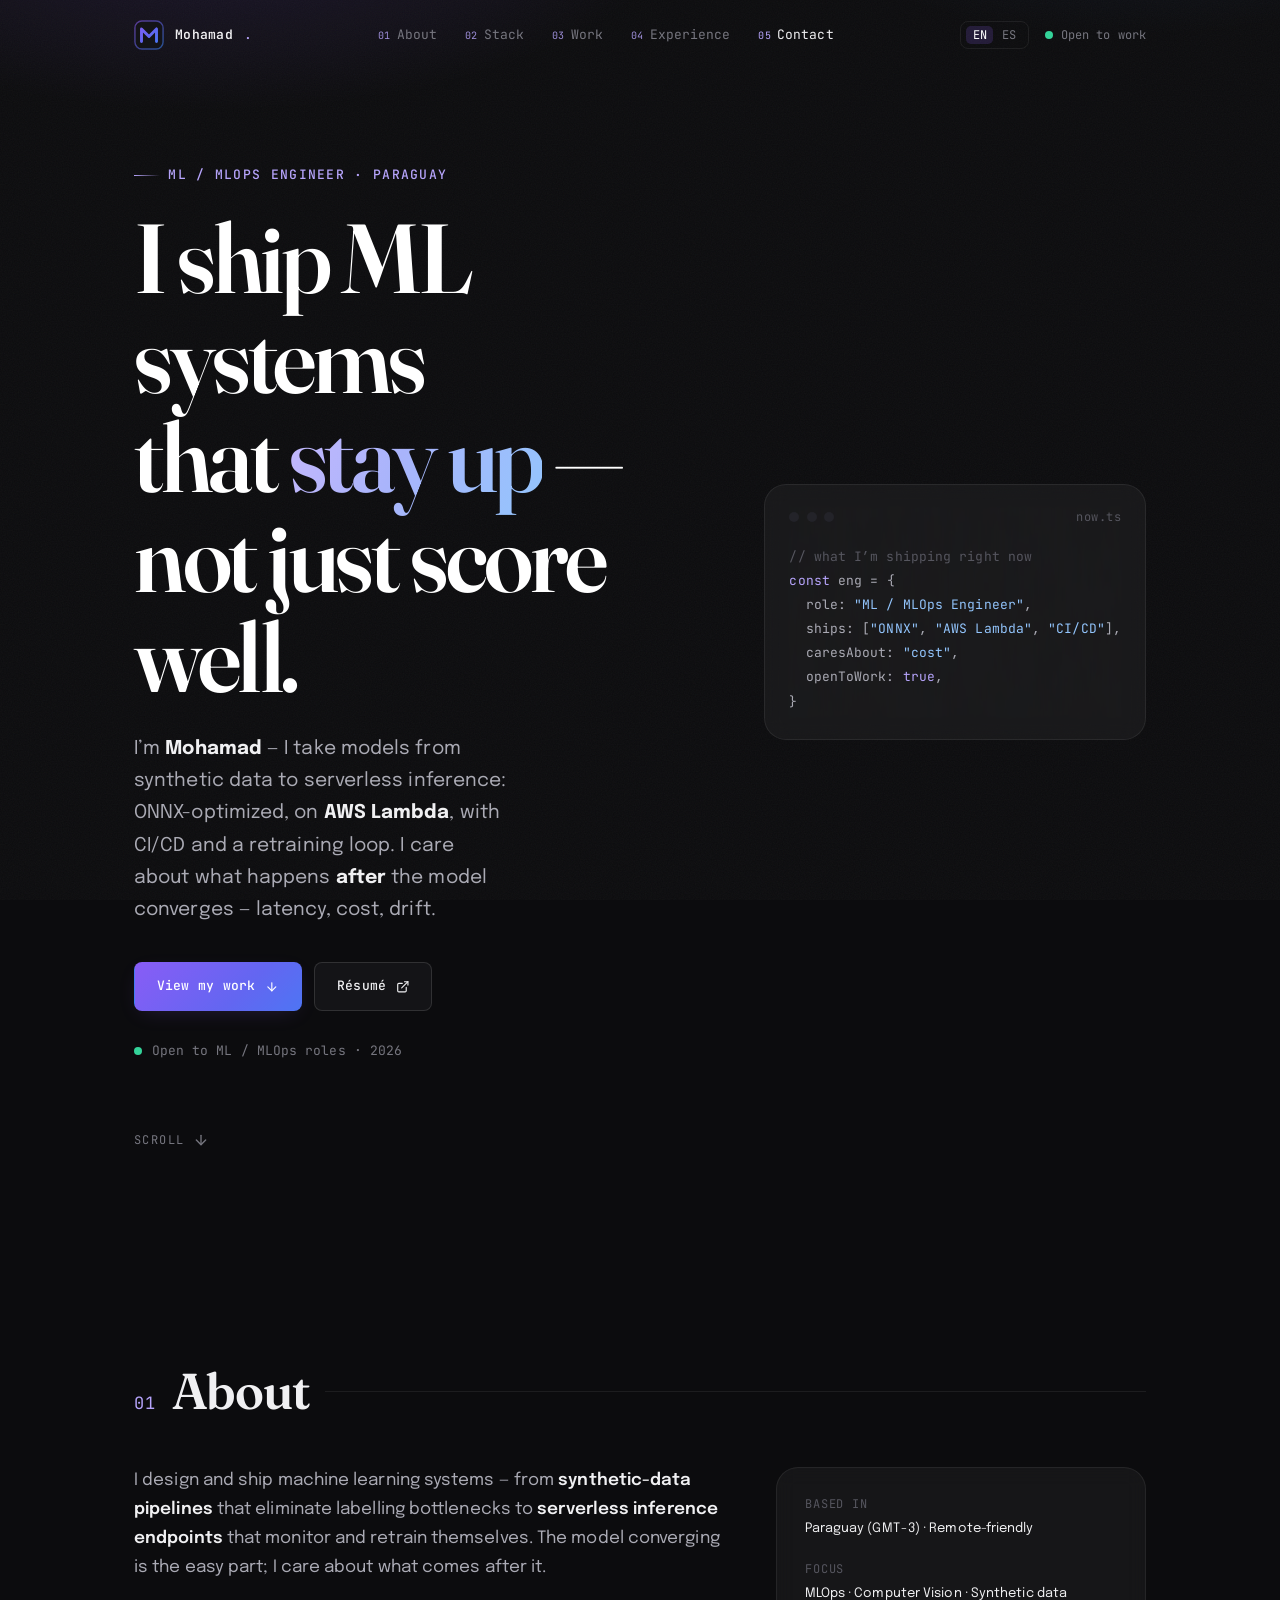
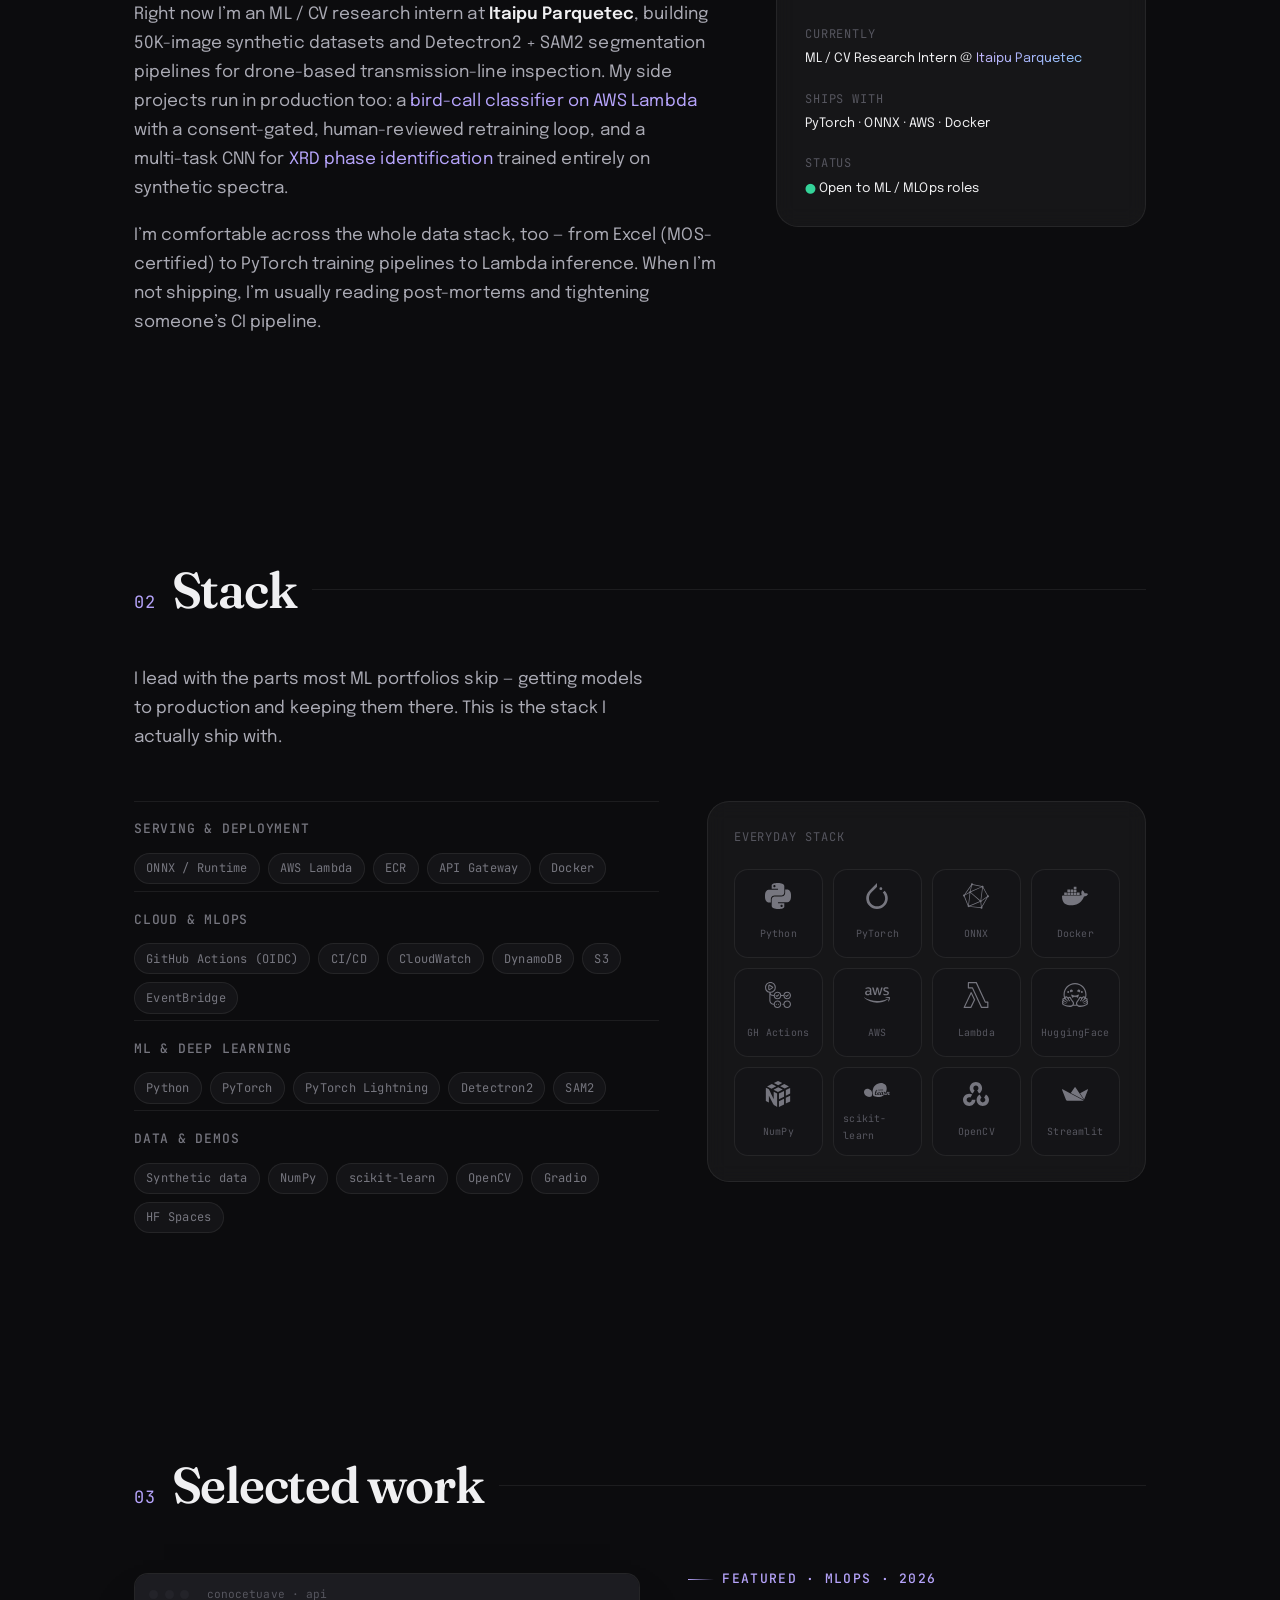
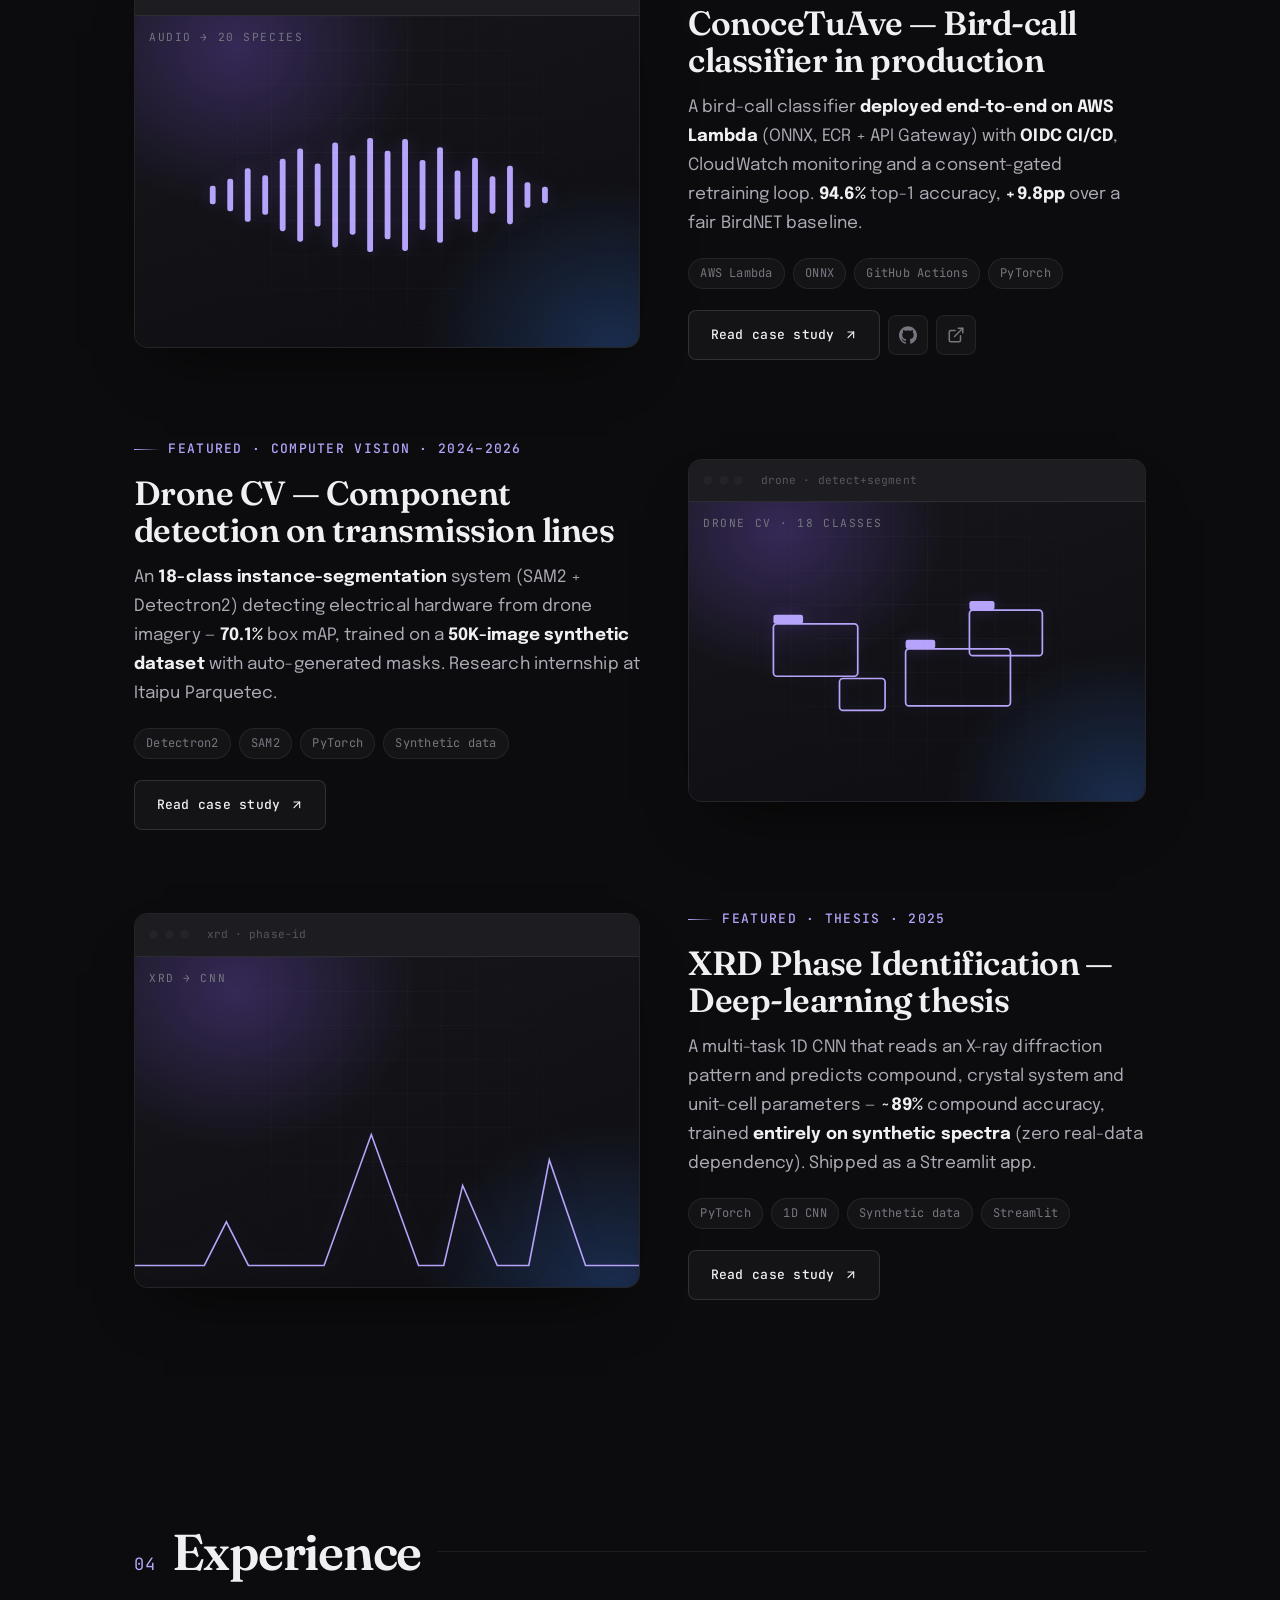
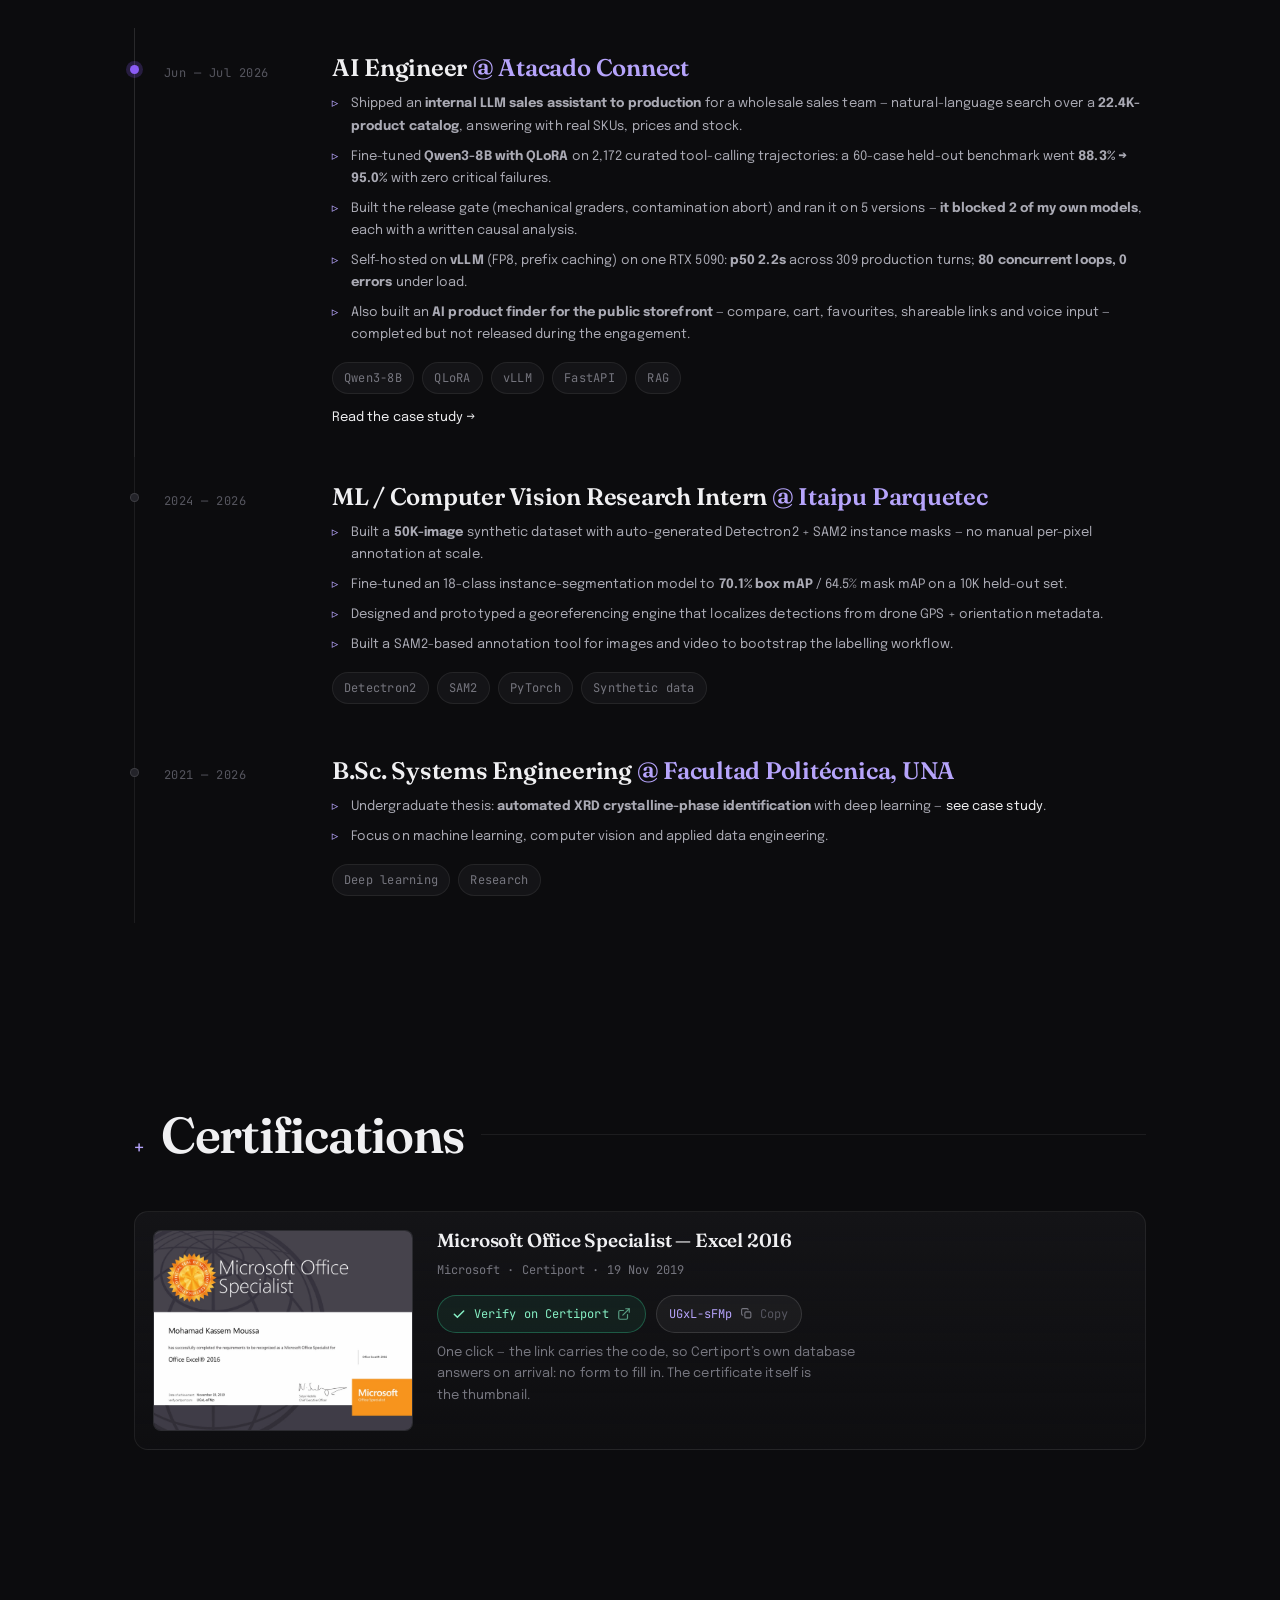
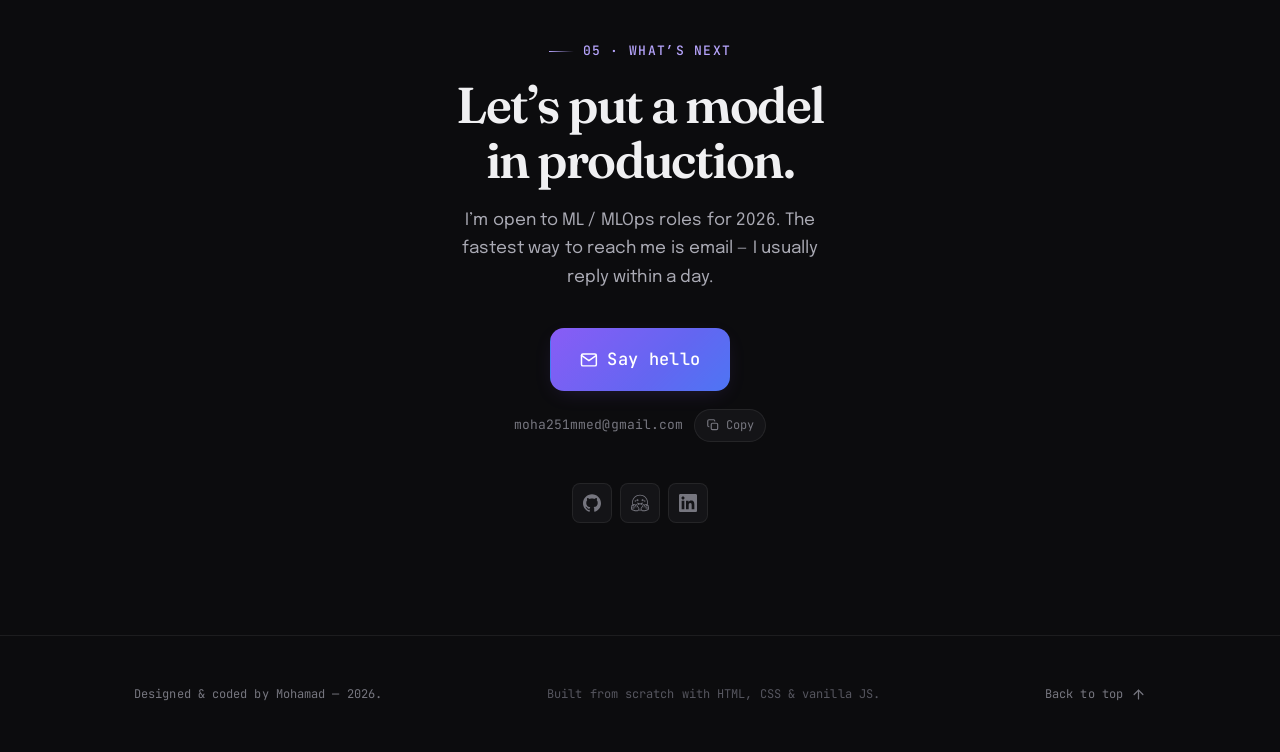
==== index.html @ 181db61b "Portfolio site + bilingual LaTeX CV, with Pages deploy - main.tex rewritten in Spanish and retargete" ====
<!DOCTYPE html>
<html lang="en" class="no-js">
<head>
  <meta charset="utf-8" />
  <meta name="viewport" content="width=device-width, initial-scale=1" />

  <title data-i18n="ix.title">Mohamad Kassem Moussa — ML / MLOps Engineer</title>
  <meta name="description" content="ML / MLOps engineer. I take models from synthetic data to serverless inference — ONNX, AWS Lambda, CI/CD and retraining loops in production." />
  <meta name="author" content="Mohamad Kassem Moussa" />
  <meta name="color-scheme" content="dark" />
  <meta name="theme-color" content="#0c0c0e" />

  <link rel="canonical" href="https://placaflaca00.github.io/CV/" />
  <link rel="icon" href="favicon.svg" type="image/svg+xml" />
  <link rel="apple-touch-icon" href="favicon.svg" />
  <link rel="manifest" href="site.webmanifest" />

  <!-- EDIT the URL; export assets/og-image.svg to a 1200x630 .png for universal previews. -->
  <meta property="og:type" content="website" />
  <meta property="og:title" content="Mohamad Kassem Moussa — ML / MLOps Engineer" />
  <meta property="og:description" content="I take models from synthetic data to serverless inference — ONNX, AWS Lambda, CI/CD and retraining loops in production." />
  <meta property="og:image" content="assets/og-image.svg" />
  <meta property="og:url" content="https://placaflaca00.github.io/CV/" />
  <meta name="twitter:card" content="summary_large_image" />
  <meta name="twitter:title" content="Mohamad Kassem Moussa — ML / MLOps Engineer" />
  <meta name="twitter:description" content="Models from synthetic data to serverless inference — in production." />
  <meta name="twitter:image" content="assets/og-image.svg" />

  <script>document.documentElement.className = document.documentElement.className.replace("no-js", "js");</script>

  <link rel="preconnect" href="https://fonts.googleapis.com" />
  <link rel="preconnect" href="https://fonts.gstatic.com" crossorigin />
  <link rel="stylesheet" href="https://fonts.googleapis.com/css2?family=Fraunces:opsz,wght@9..144,400;9..144,500;9..144,600;9..144,700&family=Epilogue:wght@400;500;600;700&family=JetBrains+Mono:wght@400;500&display=swap" />

  <link rel="stylesheet" href="assets/css/styles.css" />
</head>

<body>
  <a class="skip-link" href="#main" data-i18n="skip">Skip to content</a>

  <!-- Brand-logo sprite (auto-generated from /assets/icons). -->
  <svg xmlns="http://www.w3.org/2000/svg" class="svg-sprite" aria-hidden="true" focusable="false">
  <symbol id="ti-amazonwebservices" viewBox="0 0 24 24"><path d="M6.763 10.036c0 .296.032.535.088.71.064.176.144.368.256.576.04.063.056.127.056.183 0 .08-.048.16-.152.24l-.503.335a.383.383 0 0 1-.208.072c-.08 0-.16-.04-.239-.112a2.47 2.47 0 0 1-.287-.375 6.18 6.18 0 0 1-.248-.471c-.622.734-1.405 1.101-2.347 1.101-.67 0-1.205-.191-1.596-.574-.391-.384-.59-.894-.59-1.533 0-.678.239-1.23.726-1.644.487-.415 1.133-.623 1.955-.623.272 0 .551.024.846.064.296.04.6.104.918.176v-.583c0-.607-.127-1.03-.375-1.277-.255-.248-.686-.367-1.3-.367-.28 0-.568.031-.863.103-.295.072-.583.16-.862.272a2.287 2.287 0 0 1-.28.104.488.488 0 0 1-.127.023c-.112 0-.168-.08-.168-.247v-.391c0-.128.016-.224.056-.28a.597.597 0 0 1 .224-.167c.279-.144.614-.264 1.005-.36a4.84 4.84 0 0 1 1.246-.151c.95 0 1.644.216 2.091.647.439.43.662 1.085.662 1.963v2.586zm-3.24 1.214c.263 0 .534-.048.822-.144.287-.096.543-.271.758-.51.128-.152.224-.32.272-.512.047-.191.08-.423.08-.694v-.335a6.66 6.66 0 0 0-.735-.136 6.02 6.02 0 0 0-.75-.048c-.535 0-.926.104-1.19.32-.263.215-.39.518-.39.917 0 .375.095.655.295.846.191.2.47.296.838.296zm6.41.862c-.144 0-.24-.024-.304-.08-.064-.048-.12-.16-.168-.311L7.586 5.55a1.398 1.398 0 0 1-.072-.32c0-.128.064-.2.191-.2h.783c.151 0 .255.025.31.08.065.048.113.16.16.312l1.342 5.284 1.245-5.284c.04-.16.088-.264.151-.312a.549.549 0 0 1 .32-.08h.638c.152 0 .256.025.32.08.063.048.12.16.151.312l1.261 5.348 1.381-5.348c.048-.16.104-.264.16-.312a.52.52 0 0 1 .311-.08h.743c.127 0 .2.065.2.2 0 .04-.009.08-.017.128a1.137 1.137 0 0 1-.056.2l-1.923 6.17c-.048.16-.104.263-.168.311a.51.51 0 0 1-.303.08h-.687c-.151 0-.255-.024-.32-.08-.063-.056-.119-.16-.15-.32l-1.238-5.148-1.23 5.14c-.04.16-.087.264-.15.32-.065.056-.177.08-.32.08zm10.256.215c-.415 0-.83-.048-1.229-.143-.399-.096-.71-.2-.918-.32-.128-.071-.215-.151-.247-.223a.563.563 0 0 1-.048-.224v-.407c0-.167.064-.247.183-.247.048 0 .096.008.144.024.048.016.12.048.2.08.271.12.566.215.878.279.319.064.63.096.95.096.502 0 .894-.088 1.165-.264a.86.86 0 0 0 .415-.758.777.777 0 0 0-.215-.559c-.144-.151-.416-.287-.807-.415l-1.157-.36c-.583-.183-1.014-.454-1.277-.813a1.902 1.902 0 0 1-.4-1.158c0-.335.073-.63.216-.886.144-.255.335-.479.575-.654.24-.184.51-.32.83-.415.32-.096.655-.136 1.006-.136.175 0 .359.008.535.032.183.024.35.056.518.088.16.04.312.08.455.127.144.048.256.096.336.144a.69.69 0 0 1 .24.2.43.43 0 0 1 .071.263v.375c0 .168-.064.256-.184.256a.83.83 0 0 1-.303-.096 3.652 3.652 0 0 0-1.532-.311c-.455 0-.815.071-1.062.223-.248.152-.375.383-.375.71 0 .224.08.416.24.567.159.152.454.304.877.44l1.134.358c.574.184.99.44 1.237.767.247.327.367.702.367 1.117 0 .343-.072.655-.207.926-.144.272-.336.511-.583.703-.248.2-.543.343-.886.447-.36.111-.734.167-1.142.167zM21.698 16.207c-2.626 1.94-6.442 2.969-9.722 2.969-4.598 0-8.74-1.7-11.87-4.526-.247-.223-.024-.527.272-.351 3.384 1.963 7.559 3.153 11.877 3.153 2.914 0 6.114-.607 9.06-1.852.439-.2.814.287.383.607zM22.792 14.961c-.336-.43-2.22-.207-3.074-.103-.255.032-.295-.192-.063-.36 1.5-1.053 3.967-.75 4.254-.399.287.36-.08 2.826-1.485 4.007-.215.184-.423.088-.327-.151.32-.79 1.03-2.57.695-2.994z"/></symbol>
  <symbol id="ti-apacheairflow" viewBox="0 0 24 24"><path d="M17.195 16.822l4.002-4.102C23.55 10.308 23.934 5.154 24 .43a.396.396 0 0 0-.246-.373.392.392 0 0 0-.437.09l-6.495 6.658-4.102-4.003C10.309.45 5.154.066.43 0H.423a.397.397 0 0 0-.277.683l6.658 6.494-4.003 4.103C.45 13.692.065 18.846 0 23.57a.398.398 0 0 0 .683.282l6.494-6.657 3.934 3.837.17.165c2.41 2.353 7.565 2.737 12.288 2.803h.006a.397.397 0 0 0 .277-.683l-6.657-6.495zm-.409-9.476c.04.115.05.24.031.344-.17.96-1.593 2.538-4.304 3.87a.597.597 0 0 0-.08-.079c1.432-3.155 1.828-5.61 1.175-7.322l3.058 2.984.12.203zm-.131 9.44a.73.73 0 0 1-.347.031c-.96-.171-2.537-1.594-3.87-4.307a.656.656 0 0 0 .08-.078l-.001.001c3.155 1.432 5.61 1.83 7.324 1.174l-2.969 3.043M23.568.392a.05.05 0 0 1 .052-.011c.018.006.03.024.029.043-.065 4.655-.437 9.726-2.703 12.05-1.53 1.565-4.326 1.419-8.283-.377.006-.037.021-.07.02-.108 0-.044-.017-.082-.026-.123 2.83-1.39 4.315-3.037 4.506-4.115.057-.322-.009-.542-.102-.688l6.507-6.67V.392zM.393.43A.045.045 0 0 1 .382.38C.39.36.403.343.425.35c4.655.065 9.727.438 12.05 2.703l.002.002c1.56 1.527 1.415 4.323-.379 8.28-.033-.005-.062-.02-.097-.02h-.008c-.045.001-.084.019-.126.027-1.39-2.83-3.037-4.314-4.115-4.506-.323-.057-.542.01-.688.103L.393.43zm11.94 11.563a.331.331 0 0 1-.327.335H12a.332.332 0 0 1-.004-.661c.172.016.333.144.335.326h.002zm-5.12 4.661a.722.722 0 0 1-.03-.345c.17-.96 1.595-2.54 4.309-3.873.013.016.019.035.033.05.013.012.03.017.044.028-1.434 3.158-1.83 5.613-1.177 7.326l-3.041-2.967m-.006-9.659a.735.735 0 0 1 .345-.031c.961.17 2.54 1.594 3.871 4.306a.597.597 0 0 0-.079.08c-2.167-.983-4.007-1.484-5.498-1.484-.68 0-1.289.103-1.825.308L7.128 7.35M.43 23.607c-.018.018-.038.015-.052.01-.019-.007-.028-.021-.028-.043.065-4.654.437-9.725 2.703-12.049 1.527-1.565 4.325-1.419 8.286.378-.006.035-.02.067-.02.104 0 .043.018.083.026.124-2.831 1.391-4.317 3.04-4.51 4.117-.057.322.01.542.103.688L.43 23.607zm23.144.042c-4.655-.065-9.726-.437-12.05-2.703l-.005-.006c-1.56-1.526-1.412-4.322.383-8.279.033.005.064.02.098.02h.009c.043 0 .08-.018.122-.027 1.39 2.832 3.036 4.317 4.115 4.51.083.014.16.021.23.021a.776.776 0 0 0 .45-.133l6.68 6.516c.02.02.016.04.01.052a.042.042 0 0 1-.042.029z"/></symbol>
  <symbol id="ti-awslambda" viewBox="0 0 24 24"><path d="M4.9855 0c-.2941.0031-.5335.2466-.534.5482L4.446 5.456c0 .1451.06.2835.159.3891a.5322.5322 0 0 0 .3806.1562h3.4282l8.197 17.6805a.5365.5365 0 0 0 .4885.3181h5.811c.2969 0 .5426-.2448.5426-.5482V18.544c0-.3035-.2392-.5482-.5425-.5482h-2.0138L12.7394.3153C12.647.124 12.4564 0 12.2452 0h-7.254Zm.5397 1.0907h6.3678l8.16 17.6804a.5365.5365 0 0 0 .4885.3181h1.8178v3.8173H17.437L9.2402 5.226a.536.536 0 0 0-.4885-.318H5.5223Zm2.0137 8.2366c-.2098.0011-.3937.1193-.4857.3096L.6002 23.2133a.5506.5506 0 0 0 .0313.5282.5334.5334 0 0 0 .4544.25h6.169a.5468.5468 0 0 0 .497-.3096l3.38-7.166a.5405.5405 0 0 0-.0029-.4686L8.036 9.637a.5468.5468 0 0 0-.4942-.3096Zm.0057 1.8036 2.488 5.1522-3.1214 6.6206H1.9465Z"/></symbol>
  <symbol id="ti-codepen" viewBox="0 0 24 24"><path d="M18.144 13.067v-2.134L16.55 12zm1.276 1.194a.628.628 0 01-.006.083l-.005.028-.011.053-.01.031c-.005.016-.01.031-.017.047l-.014.03a.78.78 0 01-.021.043l-.019.03a.57.57 0 01-.08.1l-.026.025a.602.602 0 01-.036.03l-.029.022-.01.008-6.782 4.522a.637.637 0 01-.708 0L4.864 14.79l-.01-.008a.599.599 0 01-.065-.052l-.026-.025-.032-.034-.021-.028a.588.588 0 01-.067-.11l-.014-.031a.644.644 0 01-.017-.047l-.01-.03c-.004-.018-.008-.036-.01-.054l-.006-.028a.628.628 0 01-.006-.083V9.739c0-.028.002-.055.006-.083l.005-.027.011-.054.01-.03a.574.574 0 01.12-.217l.031-.034.026-.025a.62.62 0 01.065-.052l.01-.008 6.782-4.521a.638.638 0 01.708 0l6.782 4.521.01.008.03.022.035.03c.01.008.017.016.026.025a.545.545 0 01.08.1l.019.03a.633.633 0 01.021.043l.014.03c.007.016.012.032.017.047l.01.031c.004.018.008.036.01.054l.006.027a.619.619 0 01.006.083zM12 0C5.373 0 0 5.372 0 12 0 18.627 5.373 24 12 24c6.628 0 12-5.372 12-12 0-6.627-5.372-12-12-12m0 10.492L9.745 12 12 13.51 14.255 12zm.638 4.124v2.975l4.996-3.33-2.232-1.493zm-6.272-.356l4.996 3.33v-2.974l-2.764-1.849zm11.268-4.52l-4.996-3.33v2.974l2.764 1.85zm-6.272-.356V6.41L6.366 9.74l2.232 1.493zm-5.506 1.549v2.134L7.45 12Z"/></symbol>
  <symbol id="ti-css3" viewBox="0 0 24 24"><path d="M1.5 0h21l-1.91 21.563L11.977 24l-8.565-2.438L1.5 0zm17.09 4.413L5.41 4.41l.213 2.622 10.125.002-.255 2.716h-6.64l.24 2.573h6.182l-.366 3.523-2.91.804-2.956-.81-.188-2.11h-2.61l.29 3.855L12 19.288l5.373-1.53L18.59 4.414z"/></symbol>
  <symbol id="ti-docker" viewBox="0 0 24 24"><path d="M13.983 11.078h2.119a.186.186 0 00.186-.185V9.006a.186.186 0 00-.186-.186h-2.119a.185.185 0 00-.185.185v1.888c0 .102.083.185.185.185m-2.954-5.43h2.118a.186.186 0 00.186-.186V3.574a.186.186 0 00-.186-.185h-2.118a.185.185 0 00-.185.185v1.888c0 .102.082.185.185.185m0 2.716h2.118a.187.187 0 00.186-.186V6.29a.186.186 0 00-.186-.185h-2.118a.185.185 0 00-.185.185v1.887c0 .102.082.185.185.186m-2.93 0h2.12a.186.186 0 00.184-.186V6.29a.185.185 0 00-.185-.185H8.1a.185.185 0 00-.185.185v1.887c0 .102.083.185.185.186m-2.964 0h2.119a.186.186 0 00.185-.186V6.29a.185.185 0 00-.185-.185H5.136a.186.186 0 00-.186.185v1.887c0 .102.084.185.186.186m5.893 2.715h2.118a.186.186 0 00.186-.185V9.006a.186.186 0 00-.186-.186h-2.118a.185.185 0 00-.185.185v1.888c0 .102.082.185.185.185m-2.93 0h2.12a.185.185 0 00.184-.185V9.006a.185.185 0 00-.184-.186h-2.12a.185.185 0 00-.184.185v1.888c0 .102.083.185.185.185m-2.964 0h2.119a.185.185 0 00.185-.185V9.006a.185.185 0 00-.184-.186h-2.12a.186.186 0 00-.186.186v1.887c0 .102.084.185.186.185m-2.92 0h2.12a.185.185 0 00.184-.185V9.006a.185.185 0 00-.184-.186h-2.12a.185.185 0 00-.184.185v1.888c0 .102.082.185.185.185M23.763 9.89c-.065-.051-.672-.51-1.954-.51-.338.001-.676.03-1.01.087-.248-1.7-1.653-2.53-1.716-2.566l-.344-.199-.226.327c-.284.438-.49.922-.612 1.43-.23.97-.09 1.882.403 2.661-.595.332-1.55.413-1.744.42H.751a.751.751 0 00-.75.748 11.376 11.376 0 00.692 4.062c.545 1.428 1.355 2.48 2.41 3.124 1.18.723 3.1 1.137 5.275 1.137.983.003 1.963-.086 2.93-.266a12.248 12.248 0 003.823-1.389c.98-.567 1.86-1.288 2.61-2.136 1.252-1.418 1.998-2.997 2.553-4.4h.221c1.372 0 2.215-.549 2.68-1.009.309-.293.55-.65.707-1.046l.098-.288Z"/></symbol>
  <symbol id="ti-fastapi" viewBox="0 0 24 24"><path d="M12 .0387C5.3729.0384.0003 5.3931 0 11.9988c-.001 6.6066 5.372 11.9628 12 11.9625 6.628.0003 12.001-5.3559 12-11.9625-.0003-6.6057-5.3729-11.9604-12-11.96m-.829 5.4153h7.55l-7.5805 5.3284h5.1828L5.279 18.5436q2.9466-6.5444 5.892-13.0896"/></symbol>
  <symbol id="ti-figma" viewBox="0 0 24 24"><path d="M15.852 8.981h-4.588V0h4.588c2.476 0 4.49 2.014 4.49 4.49s-2.014 4.491-4.49 4.491zM12.735 7.51h3.117c1.665 0 3.019-1.355 3.019-3.019s-1.355-3.019-3.019-3.019h-3.117V7.51zm0 1.471H8.148c-2.476 0-4.49-2.014-4.49-4.49S5.672 0 8.148 0h4.588v8.981zm-4.587-7.51c-1.665 0-3.019 1.355-3.019 3.019s1.354 3.02 3.019 3.02h3.117V1.471H8.148zm4.587 15.019H8.148c-2.476 0-4.49-2.014-4.49-4.49s2.014-4.49 4.49-4.49h4.588v8.98zM8.148 8.981c-1.665 0-3.019 1.355-3.019 3.019s1.355 3.019 3.019 3.019h3.117V8.981H8.148zM8.172 24c-2.489 0-4.515-2.014-4.515-4.49s2.014-4.49 4.49-4.49h4.588v4.441c0 2.503-2.047 4.539-4.563 4.539zm-.024-7.51a3.023 3.023 0 0 0-3.019 3.019c0 1.665 1.365 3.019 3.044 3.019 1.705 0 3.093-1.376 3.093-3.068v-2.97H8.148zm7.704 0h-.098c-2.476 0-4.49-2.014-4.49-4.49s2.014-4.49 4.49-4.49h.098c2.476 0 4.49 2.014 4.49 4.49s-2.014 4.49-4.49 4.49zm-.097-7.509c-1.665 0-3.019 1.355-3.019 3.019s1.355 3.019 3.019 3.019h.098c1.665 0 3.019-1.355 3.019-3.019s-1.355-3.019-3.019-3.019h-.098z"/></symbol>
  <symbol id="ti-framer" viewBox="0 0 24 24"><path d="M4 0h16v8h-8zM4 8h8l8 8H4zM4 16h8v8z"/></symbol>
  <symbol id="ti-git" viewBox="0 0 24 24"><path d="M23.546 10.93L13.067.452c-.604-.603-1.582-.603-2.188 0L8.708 2.627l2.76 2.76c.645-.215 1.379-.07 1.889.441.516.515.658 1.258.438 1.9l2.658 2.66c.645-.223 1.387-.078 1.9.435.721.72.721 1.884 0 2.604-.719.719-1.881.719-2.6 0-.539-.541-.674-1.337-.404-1.996L12.86 8.955v6.525c.176.086.342.203.488.348.713.721.713 1.883 0 2.6-.719.721-1.889.721-2.609 0-.719-.719-.719-1.879 0-2.598.182-.18.387-.316.605-.406V8.835c-.217-.091-.424-.222-.6-.401-.545-.545-.676-1.342-.396-2.009L7.636 3.7.45 10.881c-.6.605-.6 1.584 0 2.189l10.48 10.477c.604.604 1.582.604 2.186 0l10.43-10.43c.605-.603.605-1.582 0-2.187"/></symbol>
  <symbol id="ti-github" viewBox="0 0 24 24"><path d="M12 .297c-6.63 0-12 5.373-12 12 0 5.303 3.438 9.8 8.205 11.385.6.113.82-.258.82-.577 0-.285-.01-1.04-.015-2.04-3.338.724-4.042-1.61-4.042-1.61C4.422 18.07 3.633 17.7 3.633 17.7c-1.087-.744.084-.729.084-.729 1.205.084 1.838 1.236 1.838 1.236 1.07 1.835 2.809 1.305 3.495.998.108-.776.417-1.305.76-1.605-2.665-.3-5.466-1.332-5.466-5.93 0-1.31.465-2.38 1.235-3.22-.135-.303-.54-1.523.105-3.176 0 0 1.005-.322 3.3 1.23.96-.267 1.98-.399 3-.405 1.02.006 2.04.138 3 .405 2.28-1.552 3.285-1.23 3.285-1.23.645 1.653.24 2.873.12 3.176.765.84 1.23 1.91 1.23 3.22 0 4.61-2.805 5.625-5.475 5.92.42.36.81 1.096.81 2.22 0 1.606-.015 2.896-.015 3.286 0 .315.21.69.825.57C20.565 22.092 24 17.592 24 12.297c0-6.627-5.373-12-12-12"/></symbol>
  <symbol id="ti-githubactions" viewBox="0 0 24 24"><path d="M10.984 13.836a.5.5 0 0 1-.353-.146l-.745-.743a.5.5 0 1 1 .706-.708l.392.391 1.181-1.18a.5.5 0 0 1 .708.707l-1.535 1.533a.504.504 0 0 1-.354.146zm9.353-.147l1.534-1.532a.5.5 0 0 0-.707-.707l-1.181 1.18-.392-.391a.5.5 0 1 0-.706.708l.746.743a.497.497 0 0 0 .706-.001zM4.527 7.452l2.557-1.585A1 1 0 0 0 7.09 4.17L4.533 2.56A1 1 0 0 0 3 3.406v3.196a1.001 1.001 0 0 0 1.527.85zm2.03-2.436L4 6.602V3.406l2.557 1.61zM24 12.5c0 1.93-1.57 3.5-3.5 3.5a3.503 3.503 0 0 1-3.46-3h-2.08a3.503 3.503 0 0 1-3.46 3 3.502 3.502 0 0 1-3.46-3h-.558c-.972 0-1.85-.399-2.482-1.042V17c0 1.654 1.346 3 3 3h.04c.244-1.693 1.7-3 3.46-3 1.93 0 3.5 1.57 3.5 3.5S13.43 24 11.5 24a3.502 3.502 0 0 1-3.46-3H8c-2.206 0-4-1.794-4-4V9.899A5.008 5.008 0 0 1 0 5c0-2.757 2.243-5 5-5s5 2.243 5 5a5.005 5.005 0 0 1-4.952 4.998A2.482 2.482 0 0 0 7.482 12h.558c.244-1.693 1.7-3 3.46-3a3.502 3.502 0 0 1 3.46 3h2.08a3.503 3.503 0 0 1 3.46-3c1.93 0 3.5 1.57 3.5 3.5zm-15 8c0 1.378 1.122 2.5 2.5 2.5s2.5-1.122 2.5-2.5-1.122-2.5-2.5-2.5S9 19.122 9 20.5zM5 9c2.206 0 4-1.794 4-4S7.206 1 5 1 1 2.794 1 5s1.794 4 4 4zm9 3.5c0-1.378-1.122-2.5-2.5-2.5S9 11.122 9 12.5s1.122 2.5 2.5 2.5 2.5-1.122 2.5-2.5zm9 0c0-1.378-1.122-2.5-2.5-2.5S18 11.122 18 12.5s1.122 2.5 2.5 2.5 2.5-1.122 2.5-2.5zm-13 8a.5.5 0 1 0 1 0 .5.5 0 0 0-1 0zm2 0a.5.5 0 1 0 1 0 .5.5 0 0 0-1 0zm12 0c0 1.93-1.57 3.5-3.5 3.5a3.503 3.503 0 0 1-3.46-3.002c-.007.001-.013.005-.021.005l-.506.017h-.017a.5.5 0 0 1-.016-.999l.506-.017c.018-.002.035.006.052.007A3.503 3.503 0 0 1 20.5 17c1.93 0 3.5 1.57 3.5 3.5zm-1 0c0-1.378-1.122-2.5-2.5-2.5S18 19.122 18 20.5s1.122 2.5 2.5 2.5 2.5-1.122 2.5-2.5z"/></symbol>
  <symbol id="ti-graphql" viewBox="0 0 24 24"><path d="M12.002 0a2.138 2.138 0 1 0 0 4.277 2.138 2.138 0 1 0 0-4.277zm8.54 4.931a2.138 2.138 0 1 0 0 4.277 2.138 2.138 0 1 0 0-4.277zm0 9.862a2.138 2.138 0 1 0 0 4.277 2.138 2.138 0 1 0 0-4.277zm-8.54 4.931a2.138 2.138 0 1 0 0 4.276 2.138 2.138 0 1 0 0-4.276zm-8.542-4.93a2.138 2.138 0 1 0 0 4.276 2.138 2.138 0 1 0 0-4.277zm0-9.863a2.138 2.138 0 1 0 0 4.277 2.138 2.138 0 1 0 0-4.277zm8.542-3.378L2.953 6.777v10.448l9.049 5.224 9.047-5.224V6.777zm0 1.601 7.66 13.27H4.34zm-1.387.371L3.97 15.037V7.363zm2.774 0 6.646 3.838v7.674zM5.355 17.44h13.293l-6.646 3.836z"/></symbol>
  <symbol id="ti-html5" viewBox="0 0 24 24"><path d="M1.5 0h21l-1.91 21.563L11.977 24l-8.564-2.438L1.5 0zm7.031 9.75l-.232-2.718 10.059.003.23-2.622L5.412 4.41l.698 8.01h9.126l-.326 3.426-2.91.804-2.955-.81-.188-2.11H6.248l.33 4.171L12 19.351l5.379-1.443.744-8.157H8.531z"/></symbol>
  <symbol id="ti-huggingface" viewBox="0 0 24 24"><path d="M1.4446 11.5059c0 1.1021.1673 2.1585.4847 3.1563-.0378-.0028-.0691-.0058-.1058-.0058-.4209 0-.8015.16-1.0704.4512-.3454.3737-.4984.8335-.4316 1.293a1.576 1.576 0 0 0 .2148.5978c-.2319.1864-.4018.4456-.4844.7578-.0646.2448-.131.7543.2149 1.2794a1.4552 1.4552 0 0 0-.0625.1055c-.208.3923-.2207.8372-.0371 1.25.2783.6258.9696 1.1175 2.3126 1.6467.8356.3292 1.5988.5411 1.6056.543 1.1046.2847 2.104.4277 2.969.4277 1.4173 0 2.4754-.3849 3.1525-1.1446 1.538.2651 2.791.1403 3.592.006.6773.7555 1.7332 1.1387 3.1467 1.1387.8649 0 1.8643-.143 2.969-.4278.0068-.0019.77-.2138 1.6056-.543 1.343-.5292 2.0343-1.0208 2.3126-1.6466.1836-.4129.171-.8577-.037-1.25a1.4685 1.4685 0 0 0-.0626-.1056c.346-.525.2795-1.0346.2149-1.2793-.0826-.3122-.2525-.5714-.4844-.7579.11-.1816.1831-.3788.2148-.5977.0669-.4595-.0862-.9193-.4316-1.293-.2688-.2913-.6495-.4513-1.0704-.4513-.0209 0-.0376.0008-.0588.0018.3162-.9966.4846-2.0518.4846-3.1523 0-5.807-4.7362-10.5144-10.5789-10.5144-5.8426 0-10.5788 4.7073-10.5788 10.5144Zm10.5788-9.4831c5.2727 0 9.5476 4.246 9.5476 9.483a9.4201 9.4201 0 0 1-.2696 2.2365c-.0039-.0047-.0079-.011-.0117-.0156-.274-.3255-.6679-.5059-1.1075-.5059-.352 0-.714.1155-1.0763.3438-.2403.1517-.5058.422-.7793.7598-.2534-.3492-.608-.5832-1.0137-.6465a1.5174 1.5174 0 0 0-.2344-.0176c-.9263 0-1.4828.7993-1.6935 1.5177-.1046.2426-.6065 1.3482-1.3614 2.0978-1.1681 1.1601-1.4458 2.3534-.8396 3.6382-.843.1029-1.5836.0927-2.365-.006.5906-1.212.3626-2.4388-.8426-3.6322-.755-.7496-1.2568-1.8552-1.3614-2.0978-.2107-.7184-.7673-1.5177-1.6935-1.5177-.078 0-.1568.0054-.2344.0176-.4057.0633-.7604.2973-1.0137.6465-.2735-.3379-.539-.6081-.7794-.7598-.3622-.2283-.7243-.3438-1.0762-.3438-.4266 0-.8094.171-1.0821.4786a9.4208 9.4208 0 0 1-.2598-2.1936c0-5.237 4.2749-9.483 9.5475-9.483zM8.6443 7.0036c-.4838.0043-.9503.2667-1.1934.7227-.3536.6633-.1006 1.4873.5645 1.84.351.1862.4883-.5261.836-.6485.3107-.1095.841.399 1.0078.086.3536-.6634.1025-1.4874-.5625-1.84a1.3659 1.3659 0 0 0-.6524-.1602Zm6.8403 0c-.2199-.002-.4426.05-.6504.1602-.665.3526-.9181 1.1766-.5645 1.84.1669.313.6971-.1955 1.0079-.086.3476.1224.4867.8347.838.6485.6649-.3527.916-1.1767.5624-1.84-.243-.456-.7096-.7184-1.1934-.7227Zm-9.7565 1.418a.8768.8768 0 0 0-.877.877c0 .4846.3925.877.877.877a.8768.8768 0 0 0 .877-.877.8768.8768 0 0 0-.877-.877zm12.6434 0c-.4845 0-.879.3925-.879.877 0 .4846.3945.877.879.877a.8768.8768 0 0 0 .877-.877.8768.8768 0 0 0-.877-.877zM8.7927 11.459c-.179-.003-.2793.1107-.2793.416 0 .8097.3874 2.125 1.4279 2.924.207-.7123 1.3453-1.2832 1.5079-1.2012.2315.1167.2191.4417.6074.7266.3884-.285.374-.6098.6056-.7266.1627-.082 1.3009.4889 1.5079 1.2012 1.0404-.799 1.4278-2.1144 1.4278-2.924 0-1.2212-1.583.6402-3.5413.6485-1.4686-.0061-2.7266-1.0558-3.2639-1.0645zM4.312 14.4768c.5792.365 1.6964 2.2751 2.1056 3.0177.1371.2488.371.3536.582.3536.4188 0 .7465-.4138.0391-.9395-1.0636-.791-.6914-2.0846-.1836-2.1642a.4302.4302 0 0 1 .0664-.004c.4616 0 .666.7892.666.7892s.5959 1.4898 1.6213 2.508c.942.9356 1.062 1.703.4961 2.6661-.0164-.004-.0159.0236-.1484.2149-.1853.2673-.4322.4688-.7188.6152-.5062.2269-1.1397.2696-1.7833.2696-1.037 0-2.1017-.1824-2.6975-.336-.0293-.0075-3.6505-.9567-3.1916-1.8224.0771-.1454.2033-.2031.3633-.2031.6463 0 1.823.9551 2.3283.9551.113 0 .196-.0865.2285-.2031.2249-.8045-3.2787-1.0522-2.9846-2.1642.0519-.1967.193-.2757.3907-.2754.854 0 2.7704 1.4923 3.172 1.4923.0307 0 .0525-.0085.0645-.0274.2012-.3227.1096-.5865-1.3087-1.4395-1.4182-.8533-2.4315-1.329-1.8653-1.9416.0651-.0707.1574-.1015.2695-.1015.8611.0002 2.8948 1.84 2.8948 1.84s.5487.5683.8809.5683c.0762 0 .1416-.0315.1855-.1054.2355-.3946-2.1858-2.2183-2.3224-2.971-.0926-.51.0641-.7676.3555-.7676-.0006.008.1701-.0285.4942.1759zm16.2257.5918c-.1366.7526-2.5579 2.5764-2.3224 2.9709.044.074.1092.1055.1855.1055.3321 0 .881-.5684.881-.5684s2.0336-1.8397 2.8947-1.84c.1121 0 .2044.0308.2695.1016.5662.6125-.447 1.0882-1.8653 1.9415-1.4183.853-1.51 1.1168-1.3087 1.4396.012.0188.0337.0273.0644.0273.4016 0 2.3181-1.4923 3.1721-1.4923.1977-.0002.3388.0787.3907.2754.294 1.112-3.2095 1.3597-2.9846 2.1642.0325.1166.1156.2032.2285.2032.5054 0 1.682-.9552 2.3283-.9552.16 0 .2862.0577.3633.2032.459.8656-3.1623 1.8149-3.1916 1.8224-.5958.1535-1.6605.336-2.6975.336-.6351 0-1.261-.0409-1.7638-.2599-.2949-.1472-.5488-.3516-.7383-.625-.0411-.0682-.1026-.1476-.1426-.205-.5726-.9679-.455-1.7371.4903-2.676 1.0254-1.0182 1.6212-2.508 1.6212-2.508s.2044-.7891.666-.7891a.4318.4318 0 0 1 .0665.0039c.5078.0796.88 1.3732-.1836 2.1642-.7074.5257-.3797.9395.039.9395.211 0 .445-.1047.5821-.3535.4092-.7426 1.5264-2.6527 2.1056-3.0178.5588-.3524.99-.1816.8497.5918z"/></symbol>
  <symbol id="ti-instagram" viewBox="0 0 24 24"><path d="M7.0301.084c-1.2768.0602-2.1487.264-2.911.5634-.7888.3075-1.4575.72-2.1228 1.3877-.6652.6677-1.075 1.3368-1.3802 2.127-.2954.7638-.4956 1.6365-.552 2.914-.0564 1.2775-.0689 1.6882-.0626 4.947.0062 3.2586.0206 3.6671.0825 4.9473.061 1.2765.264 2.1482.5635 2.9107.308.7889.72 1.4573 1.388 2.1228.6679.6655 1.3365 1.0743 2.1285 1.38.7632.295 1.6361.4961 2.9134.552 1.2773.056 1.6884.069 4.9462.0627 3.2578-.0062 3.668-.0207 4.9478-.0814 1.28-.0607 2.147-.2652 2.9098-.5633.7889-.3086 1.4578-.72 2.1228-1.3881.665-.6682 1.0745-1.3378 1.3795-2.1284.2957-.7632.4966-1.636.552-2.9124.056-1.2809.0692-1.6898.063-4.948-.0063-3.2583-.021-3.6668-.0817-4.9465-.0607-1.2797-.264-2.1487-.5633-2.9117-.3084-.7889-.72-1.4568-1.3876-2.1228C21.2982 1.33 20.628.9208 19.8378.6165 19.074.321 18.2017.1197 16.9244.0645 15.6471.0093 15.236-.005 11.977.0014 8.718.0076 8.31.0215 7.0301.0839m.1402 21.6932c-1.17-.0509-1.8053-.2453-2.2287-.408-.5606-.216-.96-.4771-1.3819-.895-.422-.4178-.6811-.8186-.9-1.378-.1644-.4234-.3624-1.058-.4171-2.228-.0595-1.2645-.072-1.6442-.079-4.848-.007-3.2037.0053-3.583.0607-4.848.05-1.169.2456-1.805.408-2.2282.216-.5613.4762-.96.895-1.3816.4188-.4217.8184-.6814 1.3783-.9003.423-.1651 1.0575-.3614 2.227-.4171 1.2655-.06 1.6447-.072 4.848-.079 3.2033-.007 3.5835.005 4.8495.0608 1.169.0508 1.8053.2445 2.228.408.5608.216.96.4754 1.3816.895.4217.4194.6816.8176.9005 1.3787.1653.4217.3617 1.056.4169 2.2263.0602 1.2655.0739 1.645.0796 4.848.0058 3.203-.0055 3.5834-.061 4.848-.051 1.17-.245 1.8055-.408 2.2294-.216.5604-.4763.96-.8954 1.3814-.419.4215-.8181.6811-1.3783.9-.4224.1649-1.0577.3617-2.2262.4174-1.2656.0595-1.6448.072-4.8493.079-3.2045.007-3.5825-.006-4.848-.0608M16.953 5.5864A1.44 1.44 0 1 0 18.39 4.144a1.44 1.44 0 0 0-1.437 1.4424M5.8385 12.012c.0067 3.4032 2.7706 6.1557 6.173 6.1493 3.4026-.0065 6.157-2.7701 6.1506-6.1733-.0065-3.4032-2.771-6.1565-6.174-6.1498-3.403.0067-6.156 2.771-6.1496 6.1738M8 12.0077a4 4 0 1 1 4.008 3.9921A3.9996 3.9996 0 0 1 8 12.0077"/></symbol>
  <symbol id="ti-javascript" viewBox="0 0 24 24"><path d="M0 0h24v24H0V0zm22.034 18.276c-.175-1.095-.888-2.015-3.003-2.873-.736-.345-1.554-.585-1.797-1.14-.091-.33-.105-.51-.046-.705.15-.646.915-.84 1.515-.66.39.12.75.42.976.9 1.034-.676 1.034-.676 1.755-1.125-.27-.42-.404-.601-.586-.78-.63-.705-1.469-1.065-2.834-1.034l-.705.089c-.676.165-1.32.525-1.71 1.005-1.14 1.291-.811 3.541.569 4.471 1.365 1.02 3.361 1.244 3.616 2.205.24 1.17-.87 1.545-1.966 1.41-.811-.18-1.26-.586-1.755-1.336l-1.83 1.051c.21.48.45.689.81 1.109 1.74 1.756 6.09 1.666 6.871-1.004.029-.09.24-.705.074-1.65l.046.067zm-8.983-7.245h-2.248c0 1.938-.009 3.864-.009 5.805 0 1.232.063 2.363-.138 2.711-.33.689-1.18.601-1.566.48-.396-.196-.597-.466-.83-.855-.063-.105-.11-.196-.127-.196l-1.825 1.125c.305.63.75 1.172 1.324 1.517.855.51 2.004.675 3.207.405.783-.226 1.458-.691 1.811-1.411.51-.93.402-2.07.397-3.346.012-2.054 0-4.109 0-6.179l.004-.056z"/></symbol>
  <symbol id="ti-jest" viewBox="0 0 24 24"><path d="M22.251 11.82a3.117 3.117 0 0 0-2.328-3.01L22.911 0H8.104L11.1 8.838a3.116 3.116 0 0 0-2.244 2.988c0 1.043.52 1.967 1.313 2.536a8.279 8.279 0 0 1-1.084 1.244 8.14 8.14 0 0 1-2.55 1.647c-.834-.563-1.195-1.556-.869-2.446a3.11 3.11 0 0 0-.91-6.08 3.117 3.117 0 0 0-3.113 3.113c0 .848.347 1.626.903 2.182-.048.097-.097.195-.146.299-.465.959-.993 2.043-1.195 3.259-.403 2.432.257 4.384 1.849 5.489A5.093 5.093 0 0 0 5.999 24c1.827 0 3.682-.917 5.475-1.807 1.279-.632 2.599-1.292 3.898-1.612.48-.118.98-.187 1.508-.264 1.07-.153 2.175-.312 3.168-.89a4.482 4.482 0 0 0 2.182-3.091c.174-.994 0-1.994-.444-2.87.298-.48.465-1.042.465-1.647zm-1.355 0c0 .965-.785 1.75-1.75 1.75a1.753 1.753 0 0 1-1.085-3.126l.007-.007c.056-.042.118-.084.18-.125 0 0 .008 0 .008-.007.028-.014.055-.035.083-.05.007 0 .014-.006.021-.006.028-.014.063-.028.097-.042.035-.014.07-.027.098-.041.007 0 .013-.007.02-.007.028-.007.056-.021.084-.028.007 0 .02-.007.028-.007.034-.007.062-.014.097-.02h.007l.104-.022c.007 0 .02 0 .028-.007.028 0 .055-.007.083-.007h.035c.035 0 .07-.007.111-.007h.09c.028 0 .05 0 .077.007h.014c.055.007.111.014.167.028a1.766 1.766 0 0 1 1.396 1.723zM10.043 1.39h10.93l-2.509 7.4c-.104.02-.208.055-.312.09l-2.64-5.385-2.648 5.35c-.104-.034-.216-.055-.327-.076l-2.494-7.38zm4.968 9.825a3.083 3.083 0 0 0-.938-1.668l1.438-2.904 1.452 2.967c-.43.43-.743.98-.868 1.605H15.01zm-3.481-1.098c.034-.007.062-.014.097-.02h.02c.029-.008.056-.008.084-.015h.028c.028 0 .049-.007.076-.007h.271c.028 0 .049.007.07.007.014 0 .02 0 .035.007.027.007.048.007.076.014.007 0 .014 0 .028.007l.097.02h.007c.028.008.056.015.083.029.007 0 .014.007.028.007.021.007.049.014.07.027.007 0 .014.007.02.007.028.014.056.021.084.035h.007a.374.374 0 0 1 .09.049h.007c.028.014.056.034.084.048.007 0 .007.007.013.007.028.014.05.035.077.049l.007.007c.083.062.16.132.236.201l.007.007a1.747 1.747 0 0 1 .48 1.209 1.752 1.752 0 0 1-3.502 0 1.742 1.742 0 0 1 1.32-1.695zm-6.838-.049c.966 0 1.751.786 1.751 1.751s-.785 1.751-1.75 1.751-1.752-.785-1.752-1.75.786-1.752 1.751-1.752zm16.163 6.025a3.07 3.07 0 0 1-1.508 2.133c-.758.438-1.689.577-2.669.716a17.29 17.29 0 0 0-1.64.291c-1.445.355-2.834 1.05-4.182 1.717-1.724.854-3.35 1.66-4.857 1.66a3.645 3.645 0 0 1-2.154-.688c-1.529-1.056-1.453-3.036-1.272-4.12.167-1.015.632-1.966 1.077-2.877.028-.055.049-.104.077-.16.152.056.312.098.479.126-.264 1.473.486 2.994 1.946 3.745l.264.139.284-.104c1.216-.431 2.342-1.133 3.336-2.071a9.334 9.334 0 0 0 1.445-1.716c.16.027.32.034.48.034a3.117 3.117 0 0 0 3.008-2.327h1.167a3.109 3.109 0 0 0 3.01 2.327c.576 0 1.11-.16 1.57-.43.18.52.236 1.063.139 1.605z"/></symbol>
  <symbol id="ti-jupyter" viewBox="0 0 24 24"><path d="M7.157 22.201A1.784 1.799 0 0 1 5.374 24a1.784 1.799 0 0 1-1.784-1.799 1.784 1.799 0 0 1 1.784-1.799 1.784 1.799 0 0 1 1.783 1.799zM20.582 1.427a1.415 1.427 0 0 1-1.415 1.428 1.415 1.427 0 0 1-1.416-1.428A1.415 1.427 0 0 1 19.167 0a1.415 1.427 0 0 1 1.415 1.427zM4.992 3.336A1.047 1.056 0 0 1 3.946 4.39a1.047 1.056 0 0 1-1.047-1.055A1.047 1.056 0 0 1 3.946 2.28a1.047 1.056 0 0 1 1.046 1.056zm7.336 1.517c3.769 0 7.06 1.38 8.768 3.424a9.363 9.363 0 0 0-3.393-4.547 9.238 9.238 0 0 0-5.377-1.728A9.238 9.238 0 0 0 6.95 3.73a9.363 9.363 0 0 0-3.394 4.547c1.713-2.04 5.004-3.424 8.772-3.424zm.001 13.295c-3.768 0-7.06-1.381-8.768-3.425a9.363 9.363 0 0 0 3.394 4.547A9.238 9.238 0 0 0 12.33 21a9.238 9.238 0 0 0 5.377-1.729 9.363 9.363 0 0 0 3.393-4.547c-1.712 2.044-5.003 3.425-8.772 3.425Z"/></symbol>
  <symbol id="ti-linkedin" viewBox="0 0 24 24"><path d="M20.447 20.452h-3.554v-5.569c0-1.328-.027-3.037-1.852-3.037-1.853 0-2.136 1.445-2.136 2.939v5.667H9.351V9h3.414v1.561h.046c.477-.9 1.637-1.85 3.37-1.85 3.601 0 4.267 2.37 4.267 5.455v6.286zM5.337 7.433c-1.144 0-2.063-.926-2.063-2.065 0-1.138.92-2.063 2.063-2.063 1.14 0 2.064.925 2.064 2.063 0 1.139-.925 2.065-2.064 2.065zm1.782 13.019H3.555V9h3.564v11.452zM22.225 0H1.771C.792 0 0 .774 0 1.729v20.542C0 23.227.792 24 1.771 24h20.451C23.2 24 24 23.227 24 22.271V1.729C24 .774 23.2 0 22.222 0h.003z"/></symbol>
  <symbol id="ti-mlflow" viewBox="0 0 24 24"><path d="M11.883.002a12.044 12.044 0 0 0-9.326 19.463l3.668-2.694A7.573 7.573 0 0 1 12.043 4.45v2.867l6.908-5.14A12.012 12.012 0 0 0 11.883.002zm9.562 4.533L17.777 7.23a7.573 7.573 0 0 1-5.818 12.322v-2.867l-6.908 5.14a12.046 12.046 0 0 0 16.394-17.29z"/></symbol>
  <symbol id="ti-nextdotjs" viewBox="0 0 24 24"><path d="M18.665 21.978C16.758 23.255 14.465 24 12 24 5.377 24 0 18.623 0 12S5.377 0 12 0s12 5.377 12 12c0 3.583-1.574 6.801-4.067 9.001L9.219 7.2H7.2v9.596h1.615V9.251l9.85 12.727Zm-3.332-8.533 1.6 2.061V7.2h-1.6v6.245Z"/></symbol>
  <symbol id="ti-nodedotjs" viewBox="0 0 24 24"><path d="M11.998,24c-0.321,0-0.641-0.084-0.922-0.247l-2.936-1.737c-0.438-0.245-0.224-0.332-0.08-0.383 c0.585-0.203,0.703-0.25,1.328-0.604c0.065-0.037,0.151-0.023,0.218,0.017l2.256,1.339c0.082,0.045,0.197,0.045,0.272,0l8.795-5.076 c0.082-0.047,0.134-0.141,0.134-0.238V6.921c0-0.099-0.053-0.192-0.137-0.242l-8.791-5.072c-0.081-0.047-0.189-0.047-0.271,0 L3.075,6.68C2.99,6.729,2.936,6.825,2.936,6.921v10.15c0,0.097,0.054,0.189,0.139,0.235l2.409,1.392 c1.307,0.654,2.108-0.116,2.108-0.89V7.787c0-0.142,0.114-0.253,0.256-0.253h1.115c0.139,0,0.255,0.112,0.255,0.253v10.021 c0,1.745-0.95,2.745-2.604,2.745c-0.508,0-0.909,0-2.026-0.551L2.28,18.675c-0.57-0.329-0.922-0.945-0.922-1.604V6.921 c0-0.659,0.353-1.275,0.922-1.603l8.795-5.082c0.557-0.315,1.296-0.315,1.848,0l8.794,5.082c0.57,0.329,0.924,0.944,0.924,1.603 v10.15c0,0.659-0.354,1.273-0.924,1.604l-8.794,5.078C12.643,23.916,12.324,24,11.998,24z M19.099,13.993 c0-1.9-1.284-2.406-3.987-2.763c-2.731-0.361-3.009-0.548-3.009-1.187c0-0.528,0.235-1.233,2.258-1.233 c1.807,0,2.473,0.389,2.747,1.607c0.024,0.115,0.129,0.199,0.247,0.199h1.141c0.071,0,0.138-0.031,0.186-0.081 c0.048-0.054,0.074-0.123,0.067-0.196c-0.177-2.098-1.571-3.076-4.388-3.076c-2.508,0-4.004,1.058-4.004,2.833 c0,1.925,1.488,2.457,3.895,2.695c2.88,0.282,3.103,0.703,3.103,1.269c0,0.983-0.789,1.402-2.642,1.402 c-2.327,0-2.839-0.584-3.011-1.742c-0.02-0.124-0.126-0.215-0.253-0.215h-1.137c-0.141,0-0.254,0.112-0.254,0.253 c0,1.482,0.806,3.248,4.655,3.248C17.501,17.007,19.099,15.91,19.099,13.993z"/></symbol>
  <symbol id="ti-numpy" viewBox="0 0 24 24"><path d="M10.315 4.876L6.3048 2.8517l-4.401 2.1965 4.1186 2.0683zm1.8381.9277l4.2045 2.1223-4.3622 2.1906-4.125-2.0718zm5.6153-2.9213l4.3193 2.1658-3.863 1.9402-4.2131-2.1252zm-1.859-.9329L12.021 0 8.1742 1.9193l4.0068 2.0208zm-3.0401 16.7443V24l4.7107-2.3507-.0053-5.3085zm4.7037-4.2057l-.0052-5.2528-4.6985 2.3356v5.2546zm5.6553-.9845v5.327l-4.0178 2.0052-.0029-5.3028zm0-1.8626V6.4214l-4.0253 2.001.0034 5.2633zM11.2062 11.571L8.0333 9.9756v6.895s-3.8804-8.2564-4.2399-8.998c-.0463-.0957-.2371-.2007-.2858-.2262C2.8118 7.2812.773 6.2485.773 6.2485V18.43l2.8204 1.5076v-6.3674s3.8392 7.3775 3.878 7.458c.0389.0807.4245.8582.8362 1.1314.5485.363 2.8992 1.7766 2.8992 1.7766z"/></symbol>
  <symbol id="ti-nvidia" viewBox="0 0 24 24"><path d="M8.948 8.798v-1.43a6.7 6.7 0 0 1 .424-.018c3.922-.124 6.493 3.374 6.493 3.374s-2.774 3.851-5.75 3.851c-.398 0-.787-.062-1.158-.185v-4.346c1.528.185 1.837.857 2.747 2.385l2.04-1.714s-1.492-1.952-4-1.952a6.016 6.016 0 0 0-.796.035m0-4.735v2.138l.424-.027c5.45-.185 9.01 4.47 9.01 4.47s-4.08 4.964-8.33 4.964c-.37 0-.733-.035-1.095-.097v1.325c.3.035.61.062.91.062 3.957 0 6.82-2.023 9.593-4.408.459.371 2.34 1.263 2.73 1.652-2.633 2.208-8.772 3.984-12.253 3.984-.335 0-.653-.018-.971-.053v1.864H24V4.063zm0 10.326v1.131c-3.657-.654-4.673-4.46-4.673-4.46s1.758-1.944 4.673-2.262v1.237H8.94c-1.528-.186-2.73 1.245-2.73 1.245s.68 2.412 2.739 3.11M2.456 10.9s2.164-3.197 6.5-3.533V6.201C4.153 6.59 0 10.653 0 10.653s2.35 6.802 8.948 7.42v-1.237c-4.84-.6-6.492-5.936-6.492-5.936z"/></symbol>
  <symbol id="ti-onnx" viewBox="0 0 24 24"><path d="M23.0325 11.2963c-.0503 0-.1006 0-.1508.0126l-4.021-7.4387c.0754-.1383.1131-.289.1131-.4524 0-.5403-.4398-.9675-.9675-.9675-.2765 0-.5278.113-.7037.3015L9.286 1.156C9.2357.6785 8.821.3016 8.3184.3016c-.5277 0-.9675.4398-.9675.9675 0 .1634.0377.3141.113.4524l-6.245 8.9591c-.0753-.0251-.1633-.0377-.2513-.0377-.5403 0-.9675.4398-.9675.9676 0 .5403.4398.9675.9675.9675h.0377l3.3676 8.3309c-.0503.1257-.088.2639-.088.402 0 .5404.4398.9676.9676.9676.2764 0 .5277-.113.7036-.3015l10.1152.9926c.1005.4273.49.7288.9424.7288.5403 0 .9676-.4398.9676-.9675 0-.2388-.088-.465-.2262-.6283l5.1141-8.8712c.0503.0126.1005.0126.1634.0126.5403 0 .9675-.4398.9675-.9676 0-.5403-.4272-.98-.9675-.98zM17.2272 4.021c.1131.1508.2765.264.4524.3267l-1.533 11.5728c-.1005.0252-.1885.0503-.2764.1005L7.4513 8.708c.0251-.0754.0377-.1634.0377-.2514 0-.0628-.0126-.1256-.0126-.1884zm4.8754 8.5068l-5.177 3.556a1.105 1.105 0 0 0-.1256-.0753L18.3455 4.335h.0126l3.9456 7.288c-.1508.1759-.2388.3895-.2388.6408 0 .1005.0126.1885.0377.2638zM6.3832 7.5016c-.4649.0754-.8293.4775-.8293.955v.0628l-3.4555 2.0481 5.378-7.7026zm.3519 1.91c.1256-.0252.2513-.088.3518-.1634l8.356 7.2628c-.0377.113-.0628.2262-.0628.3518v.0503l-9.311 3.845c-.1382-.201-.3518-.3518-.6031-.402zm8.8963 8.1172c.1257.1382.3016.2513.5026.289l.465 4.046c-.201.1006-.3519.264-.4524.4524l-9.8136-.955zm1.1435.2136c.3267-.1633.5403-.49.5403-.867 0-.088-.0126-.1634-.0377-.2513l4.7372-3.2545-4.8 8.331zm.2513-14.3497l-9.889 4.31-.1131-.0755 1.2565-5.3906h.0377c.3393 0 .6409-.1759.8168-.4397l7.891 1.5706zM1.935 11.6105c0-.0629-.0126-.1257-.0126-.1885l3.9079-2.2995c.0754.0754.1633.1508.2638.201L4.8252 20.243l-3.2043-7.9036c.1885-.176.3142-.4398.3142-.7288Z"/></symbol>
  <symbol id="ti-opencv" viewBox="0 0 24 24"><path d="M11.8992.8525C8.735.8525 6.17 3.4175 6.17 6.5817c0 2.102 1.1321 3.9398 2.8198 4.9366l1.6412-2.7849c.0411-.0699.0176-.1593-.0495-.2048-.6233-.4227-1.0328-1.137-1.0328-1.947 0-1.298 1.0524-2.3504 2.3505-2.3504 1.2981 0 2.3505 1.0524 2.3505 2.3505 0 .8098-.4095 1.5242-1.0328 1.947-.0671.0454-.0907.1348-.0495.2047l1.6414 2.785c1.6878-.9969 2.8199-2.8346 2.8199-4.9367 0-3.1642-2.5653-5.7292-5.7295-5.7292zm-6.17 10.8366C2.565 11.6891 0 14.2541 0 17.4183c0 3.1642 2.565 5.7292 5.7292 5.7292 3.1798 0 5.8074-2.6995 5.7275-5.8762H8.2313c-.0847 0-.1513.0717-.1519.1564-.0082 1.266-1.0644 2.3411-2.3502 2.3411-1.2981 0-2.3505-1.0524-2.3505-2.3505 0-1.2982 1.0524-2.3505 2.3505-2.3505.34 0 .663.0724.9547.2022.0713.0318.1566.0077.1962-.0595l1.6464-2.7935c-.8273-.4636-1.7815-.7279-2.7973-.7279zm15.4424.7614l-1.6366 2.7878c-.041.07-.0172.1594.05.2048.624.4217 1.0348 1.1354 1.0363 1.9452.0022 1.298-1.0483 2.352-2.3465 2.3542-1.298.0023-2.3523-1.0482-2.3545-2.3462-.0015-.8098.4068-1.5248 1.0294-1.9486.067-.0457.0905-.1353.0492-.2051l-1.6464-2.7818c-1.6859.9998-2.8146 2.8394-2.811 4.9415.0056 3.1641 2.575 5.7248 5.7393 5.7192 3.1641-.0054 5.7246-2.575 5.7192-5.7392-.0037-2.1022-1.139-3.938-2.8284-4.9318z"/></symbol>
  <symbol id="ti-pandas" viewBox="0 0 24 24"><path d="M16.922 0h2.623v18.104h-2.623zm-4.126 12.94h2.623v2.57h-2.623zm0-7.037h2.623v5.446h-2.623zm0 11.197h2.623v5.446h-2.623zM4.456 5.896h2.622V24H4.455zm4.213 2.559h2.623v2.57H8.67zm0 4.151h2.623v5.447H8.67zm0-11.187h2.623v5.446H8.67Z"/></symbol>
  <symbol id="ti-postgresql" viewBox="0 0 24 24"><path d="M23.5594 14.7228a.5269.5269 0 0 0-.0563-.1191c-.139-.2632-.4768-.3418-1.0074-.2321-1.6533.3411-2.2935.1312-2.5256-.0191 1.342-2.0482 2.445-4.522 3.0411-6.8297.2714-1.0507.7982-3.5237.1222-4.7316a1.5641 1.5641 0 0 0-.1509-.235C21.6931.9086 19.8007.0248 17.5099.0005c-1.4947-.0158-2.7705.3461-3.1161.4794a9.449 9.449 0 0 0-.5159-.0816 8.044 8.044 0 0 0-1.3114-.1278c-1.1822-.0184-2.2038.2642-3.0498.8406-.8573-.3211-4.7888-1.645-7.2219.0788C.9359 2.1526.3086 3.8733.4302 6.3043c.0409.818.5069 3.334 1.2423 5.7436.4598 1.5065.9387 2.7019 1.4334 3.582.553.9942 1.1259 1.5933 1.7143 1.7895.4474.1491 1.1327.1441 1.8581-.7279.8012-.9635 1.5903-1.8258 1.9446-2.2069.4351.2355.9064.3625 1.39.3772a.0569.0569 0 0 0 .0004.0041 11.0312 11.0312 0 0 0-.2472.3054c-.3389.4302-.4094.5197-1.5002.7443-.3102.064-1.1344.2339-1.1464.8115-.0025.1224.0329.2309.0919.3268.2269.4231.9216.6097 1.015.6331 1.3345.3335 2.5044.092 3.3714-.6787-.017 2.231.0775 4.4174.3454 5.0874.2212.5529.7618 1.9045 2.4692 1.9043.2505 0 .5263-.0291.8296-.0941 1.7819-.3821 2.5557-1.1696 2.855-2.9059.1503-.8707.4016-2.8753.5388-4.1012.0169-.0703.0357-.1207.057-.1362.0007-.0005.0697-.0471.4272.0307a.3673.3673 0 0 0 .0443.0068l.2539.0223.0149.001c.8468.0384 1.9114-.1426 2.5312-.4308.6438-.2988 1.8057-1.0323 1.5951-1.6698zM2.371 11.8765c-.7435-2.4358-1.1779-4.8851-1.2123-5.5719-.1086-2.1714.4171-3.6829 1.5623-4.4927 1.8367-1.2986 4.8398-.5408 6.108-.13-.0032.0032-.0066.0061-.0098.0094-2.0238 2.044-1.9758 5.536-1.9708 5.7495-.0002.0823.0066.1989.0162.3593.0348.5873.0996 1.6804-.0735 2.9184-.1609 1.1504.1937 2.2764.9728 3.0892.0806.0841.1648.1631.2518.2374-.3468.3714-1.1004 1.1926-1.9025 2.1576-.5677.6825-.9597.5517-1.0886.5087-.3919-.1307-.813-.5871-1.2381-1.3223-.4796-.839-.9635-2.0317-1.4155-3.5126zm6.0072 5.0871c-.1711-.0428-.3271-.1132-.4322-.1772.0889-.0394.2374-.0902.4833-.1409 1.2833-.2641 1.4815-.4506 1.9143-1.0002.0992-.126.2116-.2687.3673-.4426a.3549.3549 0 0 0 .0737-.1298c.1708-.1513.2724-.1099.4369-.0417.156.0646.3078.26.3695.4752.0291.1016.0619.2945-.0452.4444-.9043 1.2658-2.2216 1.2494-3.1676 1.0128zm2.094-3.988-.0525.141c-.133.3566-.2567.6881-.3334 1.003-.6674-.0021-1.3168-.2872-1.8105-.8024-.6279-.6551-.9131-1.5664-.7825-2.5004.1828-1.3079.1153-2.4468.079-3.0586-.005-.0857-.0095-.1607-.0122-.2199.2957-.2621 1.6659-.9962 2.6429-.7724.4459.1022.7176.4057.8305.928.5846 2.7038.0774 3.8307-.3302 4.7363-.084.1866-.1633.3629-.2311.5454zm7.3637 4.5725c-.0169.1768-.0358.376-.0618.5959l-.146.4383a.3547.3547 0 0 0-.0182.1077c-.0059.4747-.054.6489-.115.8693-.0634.2292-.1353.4891-.1794 1.0575-.11 1.4143-.8782 2.2267-2.4172 2.5565-1.5155.3251-1.7843-.4968-2.0212-1.2217a6.5824 6.5824 0 0 0-.0769-.2266c-.2154-.5858-.1911-1.4119-.1574-2.5551.0165-.5612-.0249-1.9013-.3302-2.6462.0044-.2932.0106-.5909.019-.8918a.3529.3529 0 0 0-.0153-.1126 1.4927 1.4927 0 0 0-.0439-.208c-.1226-.4283-.4213-.7866-.7797-.9351-.1424-.059-.4038-.1672-.7178-.0869.067-.276.1831-.5875.309-.9249l.0529-.142c.0595-.16.134-.3257.213-.5012.4265-.9476 1.0106-2.2453.3766-5.1772-.2374-1.0981-1.0304-1.6343-2.2324-1.5098-.7207.0746-1.3799.3654-1.7088.5321a5.6716 5.6716 0 0 0-.1958.1041c.0918-1.1064.4386-3.1741 1.7357-4.4823a4.0306 4.0306 0 0 1 .3033-.276.3532.3532 0 0 0 .1447-.0644c.7524-.5706 1.6945-.8506 2.802-.8325.4091.0067.8017.0339 1.1742.081 1.939.3544 3.2439 1.4468 4.0359 2.3827.8143.9623 1.2552 1.9315 1.4312 2.4543-1.3232-.1346-2.2234.1268-2.6797.779-.9926 1.4189.543 4.1729 1.2811 5.4964.1353.2426.2522.4522.2889.5413.2403.5825.5515.9713.7787 1.2552.0696.087.1372.1714.1885.245-.4008.1155-1.1208.3825-1.0552 1.717-.0123.1563-.0423.4469-.0834.8148-.0461.2077-.0702.4603-.0994.7662zm.8905-1.6211c-.0405-.8316.2691-.9185.5967-1.0105a2.8566 2.8566 0 0 0 .135-.0406 1.202 1.202 0 0 0 .1342.103c.5703.3765 1.5823.4213 3.0068.1344-.2016.1769-.5189.3994-.9533.6011-.4098.1903-1.0957.333-1.7473.3636-.7197.0336-1.0859-.0807-1.1721-.151zm.5695-9.2712c-.0059.3508-.0542.6692-.1054 1.0017-.055.3576-.112.7274-.1264 1.1762-.0142.4368.0404.8909.0932 1.3301.1066.887.216 1.8003-.2075 2.7014a3.5272 3.5272 0 0 1-.1876-.3856c-.0527-.1276-.1669-.3326-.3251-.6162-.6156-1.1041-2.0574-3.6896-1.3193-4.7446.3795-.5427 1.3408-.5661 2.1781-.463zm.2284 7.0137a12.3762 12.3762 0 0 0-.0853-.1074l-.0355-.0444c.7262-1.1995.5842-2.3862.4578-3.4385-.0519-.4318-.1009-.8396-.0885-1.2226.0129-.4061.0666-.7543.1185-1.0911.0639-.415.1288-.8443.1109-1.3505.0134-.0531.0188-.1158.0118-.1902-.0457-.4855-.5999-1.938-1.7294-3.253-.6076-.7073-1.4896-1.4972-2.6889-2.0395.5251-.1066 1.2328-.2035 2.0244-.1859 2.0515.0456 3.6746.8135 4.8242 2.2824a.908.908 0 0 1 .0667.1002c.7231 1.3556-.2762 6.2751-2.9867 10.5405zm-8.8166-6.1162c-.025.1794-.3089.4225-.6211.4225a.5821.5821 0 0 1-.0809-.0056c-.1873-.026-.3765-.144-.5059-.3156-.0458-.0605-.1203-.178-.1055-.2844.0055-.0401.0261-.0985.0925-.1488.1182-.0894.3518-.1226.6096-.0867.3163.0441.6426.1938.6113.4186zm7.9305-.4114c.0111.0792-.049.201-.1531.3102-.0683.0717-.212.1961-.4079.2232a.5456.5456 0 0 1-.075.0052c-.2935 0-.5414-.2344-.5607-.3717-.024-.1765.2641-.3106.5611-.352.297-.0414.6111.0088.6356.1851z"/></symbol>
  <symbol id="ti-python" viewBox="0 0 24 24"><path d="M14.25.18l.9.2.73.26.59.3.45.32.34.34.25.34.16.33.1.3.04.26.02.2-.01.13V8.5l-.05.63-.13.55-.21.46-.26.38-.3.31-.33.25-.35.19-.35.14-.33.1-.3.07-.26.04-.21.02H8.77l-.69.05-.59.14-.5.22-.41.27-.33.32-.27.35-.2.36-.15.37-.1.35-.07.32-.04.27-.02.21v3.06H3.17l-.21-.03-.28-.07-.32-.12-.35-.18-.36-.26-.36-.36-.35-.46-.32-.59-.28-.73-.21-.88-.14-1.05-.05-1.23.06-1.22.16-1.04.24-.87.32-.71.36-.57.4-.44.42-.33.42-.24.4-.16.36-.1.32-.05.24-.01h.16l.06.01h8.16v-.83H6.18l-.01-2.75-.02-.37.05-.34.11-.31.17-.28.25-.26.31-.23.38-.2.44-.18.51-.15.58-.12.64-.1.71-.06.77-.04.84-.02 1.27.05zm-6.3 1.98l-.23.33-.08.41.08.41.23.34.33.22.41.09.41-.09.33-.22.23-.34.08-.41-.08-.41-.23-.33-.33-.22-.41-.09-.41.09zm13.09 3.95l.28.06.32.12.35.18.36.27.36.35.35.47.32.59.28.73.21.88.14 1.04.05 1.23-.06 1.23-.16 1.04-.24.86-.32.71-.36.57-.4.45-.42.33-.42.24-.4.16-.36.09-.32.05-.24.02-.16-.01h-8.22v.82h5.84l.01 2.76.02.36-.05.34-.11.31-.17.29-.25.25-.31.24-.38.2-.44.17-.51.15-.58.13-.64.09-.71.07-.77.04-.84.01-1.27-.04-1.07-.14-.9-.2-.73-.25-.59-.3-.45-.33-.34-.34-.25-.34-.16-.33-.1-.3-.04-.25-.02-.2.01-.13v-5.34l.05-.64.13-.54.21-.46.26-.38.3-.32.33-.24.35-.2.35-.14.33-.1.3-.06.26-.04.21-.02.13-.01h5.84l.69-.05.59-.14.5-.21.41-.28.33-.32.27-.35.2-.36.15-.36.1-.35.07-.32.04-.28.02-.21V6.07h2.09l.14.01zm-6.47 14.25l-.23.33-.08.41.08.41.23.33.33.23.41.08.41-.08.33-.23.23-.33.08-.41-.08-.41-.23-.33-.33-.23-.41-.08-.41.08z"/></symbol>
  <symbol id="ti-pytorch" viewBox="0 0 24 24"><path d="M12.005 0L4.952 7.053a9.865 9.865 0 000 14.022 9.866 9.866 0 0014.022 0c3.984-3.9 3.986-10.205.085-14.023l-1.744 1.743c2.904 2.905 2.904 7.634 0 10.538s-7.634 2.904-10.538 0-2.904-7.634 0-10.538l4.647-4.646.582-.665zm3.568 3.899a1.327 1.327 0 00-1.327 1.327 1.327 1.327 0 001.327 1.328A1.327 1.327 0 0016.9 5.226 1.327 1.327 0 0015.573 3.9z"/></symbol>
  <symbol id="ti-ray" viewBox="0 0 24 24"><path d="M16.153 12.826c-.63-.183-1.03.15-1.378.846-.58 1.13-1.643 1.644-2.888 1.594-1.245-.05-2.257-.63-2.788-1.776-.233-.498-.498-.664-1.046-.68-.93-.017-1.643.016-2.174 1.062-.631 1.261-2.258 1.693-3.619 1.261a3.234 3.234 0 0 1-2.257-3.22 3.198 3.198 0 0 1 2.29-3.02 3.276 3.276 0 0 1 3.702 1.327c.216.315.216.863.597.93.648.1 1.328.033 1.992.033.299 0 .316-.266.399-.465.58-1.295 1.61-1.959 2.987-1.975 1.361-.017 2.39.647 2.955 1.892.215.465.48.598.946.548.166-.017.332.016.498 0 .464-.083 1.062.282 1.344-.448.282-.73-.382-.913-.68-1.245-.847-.946-1.81-1.793-2.673-2.706-.415-.465-.763-.614-1.41-.415-1.876.614-3.619-.431-4.15-2.357-.448-1.676.714-3.535 2.44-3.917a3.293 3.293 0 0 1 3.95 2.457c.017.05.017.083.033.133.117.564.117 1.145-.132 1.626-.283.531-.133.83.249 1.195a152.61 152.61 0 0 1 3.286 3.27c.299.299.498.349.913.2 1.51-.565 2.97-.1 3.884 1.161a3.266 3.266 0 0 1-.067 3.801c-.896 1.195-2.357 1.643-3.834 1.079-.381-.15-.58-.1-.846.182a163.619 163.619 0 0 1-3.403 3.386c-.299.3-.415.532-.232.98a3.198 3.198 0 0 1-1.278 3.917A3.298 3.298 0 0 1 9.646 23c-1.062-1.062-1.228-2.688-.415-4.033a3.196 3.196 0 0 1 3.835-1.294c.498.182.78.083 1.145-.283 1.012-1.045 2.058-2.058 3.087-3.103.266-.266.68-.449.432-1.03-.233-.547-.631-.414-1.03-.431zM11.97 4.942c.913.016 1.643-.714 1.66-1.627v-.05a1.646 1.646 0 0 0-1.76-1.56 1.63 1.63 0 0 0-1.543 1.527 1.638 1.638 0 0 0 1.577 1.71zm.033 5.41a1.658 1.658 0 0 0-1.676 1.61v.084a1.73 1.73 0 0 0 1.643 1.66c.847.016 1.643-.78 1.677-1.627a1.648 1.648 0 0 0-1.577-1.71c-.017-.016-.05-.016-.067-.016zm7.088 1.694c.016.896.747 1.61 1.626 1.643a1.723 1.723 0 0 0 1.66-1.726 1.666 1.666 0 0 0-1.66-1.61 1.623 1.623 0 0 0-1.643 1.577c.017.05.017.083.017.116zM3.24 10.353a1.692 1.692 0 0 0-1.66 1.626c-.017.847.863 1.727 1.693 1.71a1.687 1.687 0 0 0 1.626-1.743 1.615 1.615 0 0 0-1.643-1.593Zm8.68 12c.98.033 1.71-.647 1.727-1.593a1.646 1.646 0 0 0-1.51-1.793 1.646 1.646 0 0 0-1.793 1.51v.233a1.609 1.609 0 0 0 1.543 1.66c0-.017.017-.017.033-.017z"/></symbol>
  <symbol id="ti-react" viewBox="0 0 24 24"><path d="M14.23 12.004a2.236 2.236 0 0 1-2.235 2.236 2.236 2.236 0 0 1-2.236-2.236 2.236 2.236 0 0 1 2.235-2.236 2.236 2.236 0 0 1 2.236 2.236zm2.648-10.69c-1.346 0-3.107.96-4.888 2.622-1.78-1.653-3.542-2.602-4.887-2.602-.41 0-.783.093-1.106.278-1.375.793-1.683 3.264-.973 6.365C1.98 8.917 0 10.42 0 12.004c0 1.59 1.99 3.097 5.043 4.03-.704 3.113-.39 5.588.988 6.38.32.187.69.275 1.102.275 1.345 0 3.107-.96 4.888-2.624 1.78 1.654 3.542 2.603 4.887 2.603.41 0 .783-.09 1.106-.275 1.374-.792 1.683-3.263.973-6.365C22.02 15.096 24 13.59 24 12.004c0-1.59-1.99-3.097-5.043-4.032.704-3.11.39-5.587-.988-6.38-.318-.184-.688-.277-1.092-.278zm-.005 1.09v.006c.225 0 .406.044.558.127.666.382.955 1.835.73 3.704-.054.46-.142.945-.25 1.44-.96-.236-2.006-.417-3.107-.534-.66-.905-1.345-1.727-2.035-2.447 1.592-1.48 3.087-2.292 4.105-2.295zm-9.77.02c1.012 0 2.514.808 4.11 2.28-.686.72-1.37 1.537-2.02 2.442-1.107.117-2.154.298-3.113.538-.112-.49-.195-.964-.254-1.42-.23-1.868.054-3.32.714-3.707.19-.09.4-.127.563-.132zm4.882 3.05c.455.468.91.992 1.36 1.564-.44-.02-.89-.034-1.345-.034-.46 0-.915.01-1.36.034.44-.572.895-1.096 1.345-1.565zM12 8.1c.74 0 1.477.034 2.202.093.406.582.802 1.203 1.183 1.86.372.64.71 1.29 1.018 1.946-.308.655-.646 1.31-1.013 1.95-.38.66-.773 1.288-1.18 1.87-.728.063-1.466.098-2.21.098-.74 0-1.477-.035-2.202-.093-.406-.582-.802-1.204-1.183-1.86-.372-.64-.71-1.29-1.018-1.946.303-.657.646-1.313 1.013-1.954.38-.66.773-1.286 1.18-1.868.728-.064 1.466-.098 2.21-.098zm-3.635.254c-.24.377-.48.763-.704 1.16-.225.39-.435.782-.635 1.174-.265-.656-.49-1.31-.676-1.947.64-.15 1.315-.283 2.015-.386zm7.26 0c.695.103 1.365.23 2.006.387-.18.632-.405 1.282-.66 1.933-.2-.39-.41-.783-.64-1.174-.225-.392-.465-.774-.705-1.146zm3.063.675c.484.15.944.317 1.375.498 1.732.74 2.852 1.708 2.852 2.476-.005.768-1.125 1.74-2.857 2.475-.42.18-.88.342-1.355.493-.28-.958-.646-1.956-1.1-2.98.45-1.017.81-2.01 1.085-2.964zm-13.395.004c.278.96.645 1.957 1.1 2.98-.45 1.017-.812 2.01-1.086 2.964-.484-.15-.944-.318-1.37-.5-1.732-.737-2.852-1.706-2.852-2.474 0-.768 1.12-1.742 2.852-2.476.42-.18.88-.342 1.356-.494zm11.678 4.28c.265.657.49 1.312.676 1.948-.64.157-1.316.29-2.016.39.24-.375.48-.762.705-1.158.225-.39.435-.788.636-1.18zm-9.945.02c.2.392.41.783.64 1.175.23.39.465.772.705 1.143-.695-.102-1.365-.23-2.006-.386.18-.63.406-1.282.66-1.933zM17.92 16.32c.112.493.2.968.254 1.423.23 1.868-.054 3.32-.714 3.708-.147.09-.338.128-.563.128-1.012 0-2.514-.807-4.11-2.28.686-.72 1.37-1.536 2.02-2.44 1.107-.118 2.154-.3 3.113-.54zm-11.83.01c.96.234 2.006.415 3.107.532.66.905 1.345 1.727 2.035 2.446-1.595 1.483-3.092 2.295-4.11 2.295-.22-.005-.406-.05-.553-.132-.666-.38-.955-1.834-.73-3.703.054-.46.142-.944.25-1.438zm4.56.64c.44.02.89.034 1.345.034.46 0 .915-.01 1.36-.034-.44.572-.895 1.095-1.345 1.565-.455-.47-.91-.993-1.36-1.565z"/></symbol>
  <symbol id="ti-redux" viewBox="0 0 24 24"><path d="M16.634 16.504c.87-.075 1.543-.84 1.5-1.754-.047-.914-.796-1.648-1.709-1.648h-.061a1.71 1.71 0 00-1.648 1.769c.03.479.226.869.494 1.153-1.048 2.038-2.621 3.536-5.005 4.795-1.603.838-3.296 1.154-4.944.93-1.378-.195-2.456-.81-3.116-1.799-.988-1.499-1.078-3.116-.255-4.734.6-1.17 1.499-2.023 2.099-2.443a9.96 9.96 0 01-.42-1.543C-.868 14.408-.416 18.752.932 20.805c1.004 1.498 3.057 2.456 5.304 2.456.6 0 1.23-.044 1.843-.194 3.897-.749 6.848-3.086 8.541-6.532zm5.348-3.746c-2.32-2.728-5.738-4.226-9.634-4.226h-.51c-.253-.554-.837-.899-1.498-.899h-.045c-.943 0-1.678.81-1.647 1.753.03.898.794 1.648 1.708 1.648h.074a1.69 1.69 0 001.499-1.049h.555c2.309 0 4.495.674 6.488 1.992 1.527 1.005 2.622 2.323 3.237 3.897.538 1.288.509 2.547-.045 3.597-.855 1.647-2.294 2.517-4.196 2.517-1.199 0-2.367-.375-2.967-.644-.36.298-.96.793-1.394 1.093 1.318.598 2.652.943 3.94.943 2.922 0 5.094-1.647 5.919-3.236.898-1.798.824-4.824-1.47-7.416zM6.49 17.042c.03.899.793 1.648 1.708 1.648h.06a1.688 1.688 0 001.648-1.768c0-.9-.779-1.647-1.693-1.647h-.06c-.06 0-.15 0-.226.029-1.243-2.098-1.768-4.347-1.572-6.772.12-1.828.72-3.417 1.797-4.735.9-1.124 2.593-1.68 3.747-1.708 3.236-.061 4.585 3.971 4.689 5.574l1.498.45C17.741 3.197 14.686.62 11.764.62 9.02.62 6.49 2.613 5.47 5.535 4.077 9.43 4.991 13.177 6.7 16.174c-.15.195-.24.539-.21.868z"/></symbol>
  <symbol id="ti-sass" viewBox="0 0 24 24"><path d="M12 0c6.627 0 12 5.373 12 12s-5.373 12-12 12S0 18.627 0 12 5.373 0 12 0zM9.615 15.998c.175.645.156 1.248-.024 1.792l-.065.18c-.024.061-.052.12-.078.176-.14.29-.326.56-.555.81-.698.759-1.672 1.047-2.09.805-.45-.262-.226-1.335.584-2.19.871-.918 2.12-1.509 2.12-1.509v-.003l.108-.061zm9.911-10.861c-.542-2.133-4.077-2.834-7.422-1.645-1.989.707-4.144 1.818-5.693 3.267C4.568 8.48 4.275 9.98 4.396 10.607c.427 2.211 3.457 3.657 4.703 4.73v.006c-.367.18-3.056 1.529-3.686 2.925-.675 1.47.105 2.521.615 2.655 1.575.436 3.195-.36 4.065-1.649.84-1.261.766-2.881.404-3.676.496-.135 1.08-.195 1.83-.104 2.101.24 2.521 1.56 2.43 2.1-.09.539-.523.854-.674.944-.15.091-.195.12-.181.181.015.09.091.09.21.075.165-.03 1.096-.45 1.141-1.471.045-1.29-1.186-2.729-3.375-2.7-.9.016-1.471.091-1.875.256-.03-.045-.061-.075-.105-.105-1.35-1.455-3.855-2.475-3.75-4.41.03-.705.285-2.564 4.8-4.814 3.705-1.846 6.661-1.335 7.171-.21.733 1.604-1.576 4.59-5.431 5.024-1.47.165-2.235-.404-2.431-.615-.209-.225-.239-.24-.314-.194-.12.06-.045.255 0 .375.12.3.585.825 1.396 1.095.704.225 2.43.359 4.5-.45 2.324-.899 4.139-3.405 3.614-5.505l.073.067z"/></symbol>
  <symbol id="ti-scikitlearn" viewBox="0 0 24 24"><path d="M15.601 5.53c-1.91.035-3.981.91-5.63 2.56-2.93 2.93-2.083 8.53-1.088 9.525.805.804 6.595 1.843 9.526-1.088a9.74 9.74 0 0 0 .584-.643c.043-.292.205-.66.489-1.106a1.848 1.848 0 0 1-.537.176c-.144.265-.37.55-.676.855-.354.335-.607.554-.76.656a.795.795 0 0 1-.437.152c-.35 0-.514-.308-.494-.924-.22.316-.425.549-.612.7a.914.914 0 0 1-.578.224c-.194 0-.36-.09-.496-.273a1.03 1.03 0 0 1-.193-.507 4.016 4.016 0 0 1-.726.583c-.224.132-.47.197-.74.197-.3 0-.543-.096-.727-.288a.978.978 0 0 1-.257-.524v.004c-.3.276-.564.48-.79.611a1.295 1.295 0 0 1-.649.197.693.693 0 0 1-.571-.275c-.145-.183-.218-.43-.218-.739 0-.464.101-1.02.302-1.67.201-.65.445-1.25.733-1.797l.842-.312a.21.21 0 0 1 .06-.013c.063 0 .116.047.157.14.04.095.061.221.061.38 0 .451-.104.888-.312 1.31-.207.422-.532.873-.974 1.352-.018.23-.027.388-.027.474 0 .193.036.345.106.458.071.113.165.169.282.169a.71.71 0 0 0 .382-.13c.132-.084.333-.26.602-.523.028-.418.187-.798.482-1.142.324-.38.685-.569 1.08-.569.206 0 .37.054.494.16a.524.524 0 0 1 .186.417c0 .458-.486.829-1.459 1.114.088.43.32.646.693.646a.807.807 0 0 0 .417-.117c.129-.076.321-.243.575-.497.032-.252.118-.495.259-.728.182-.3.416-.544.701-.73.285-.185.537-.278.756-.278.276 0 .47.127.58.381l.677-.374h.186l-.292.971c-.15.488-.226.823-.226 1.004 0 .19.067.285.202.285.086 0 .181-.045.285-.137.104-.092.25-.232.437-.42v.001c.143-.155.274-.32.392-.494-.19-.084-.285-.21-.285-.375 0-.17.058-.352.174-.545.116-.194.275-.29.479-.29.172 0 .258.088.258.265 0 .139-.05.338-.149.596.367-.04.687-.32.961-.842l.228-.01c1.059-2.438.828-5.075-.83-6.732-1.019-1.02-2.408-1.5-3.895-1.471zm4.725 8.203a8.938 8.938 0 0 1-1.333 2.151 1.09 1.09 0 0 0-.012.147c0 .168.047.309.14.423.092.113.206.17.34.17.296 0 .714-.264 1.254-.787-.001.04-.003.08-.003.121 0 .146.012.368.036.666l.733-.172c0-.2.003-.357.01-.474.01-.157.033-.33.066-.517.02-.11.07-.216.152-.315l.186-.216a5.276 5.276 0 0 1 .378-.397c.062-.055.116-.099.162-.13a.26.26 0 0 1 .123-.046c.055 0 .083.035.083.106 0 .07-.052.236-.156.497-.194.486-.292.848-.292 1.084 0 .175.046.314.136.418a.45.45 0 0 0 .358.155c.365 0 .803-.269 1.313-.808v-.381c-.361.426-.623.64-.784.64-.109 0-.163-.067-.163-.2 0-.1.065-.316.195-.65.19-.486.285-.836.285-1.048a.464.464 0 0 0-.112-.319.36.36 0 0 0-.282-.127c-.165 0-.354.077-.567.233-.213.156-.5.436-.863.84.053-.262.165-.622.335-1.08l-.809.156a6.54 6.54 0 0 0-.399 1.074c-.04.156-.07.316-.092.48a7.447 7.447 0 0 1-.49.45.38.38 0 0 1-.229.08.208.208 0 0 1-.174-.082.352.352 0 0 1-.064-.222c0-.1.019-.214.056-.343.038-.13.12-.373.249-.731l.308-.849zm-17.21-2.927c-.863-.016-1.67.263-2.261.854-1.352 1.352-1.07 3.827.631 5.527 1.7 1.701 4.95 1.21 5.527.632.467-.466 1.07-3.827-.631-5.527-.957-.957-2.158-1.465-3.267-1.486zm12.285.358h.166v.21H15.4zm.427 0h.166v.865l.46-.455h.195l-.364.362.428.684h-.198l-.357-.575-.164.166v.41h-.166zm1.016 0h.166v.21h-.166zm.481.122h.166v.288h.172v.135h-.172v.717c0 .037.006.062.02.075.012.013.037.02.074.02a.23.23 0 0 0 .078-.01v.141a.802.802 0 0 1-.136.014.23.23 0 0 1-.15-.043.15.15 0 0 1-.052-.123v-.79h-.141v-.136h.141zm-3.562.258c.081 0 .15.012.207.038.057.024.1.061.13.11s.045.106.045.173h-.176c-.006-.111-.075-.167-.208-.167a.285.285 0 0 0-.164.041.134.134 0 0 0-.06.117c0 .035.015.065.045.088.03.024.08.044.15.06l.16.039a.47.47 0 0 1 .224.105c.047.046.07.108.07.186a.3.3 0 0 1-.052.175.327.327 0 0 1-.152.116.585.585 0 0 1-.226.041c-.136 0-.24-.03-.309-.088-.069-.059-.105-.149-.109-.269h.176c.004.037.01.065.017.084a.166.166 0 0 0 .034.054c.044.043.112.065.204.065a.31.31 0 0 0 .177-.045.139.139 0 0 0 .067-.119.116.116 0 0 0-.038-.09.287.287 0 0 0-.124-.055l-.156-.038a1.248 1.248 0 0 1-.159-.05.359.359 0 0 1-.098-.061.22.22 0 0 1-.058-.083.32.32 0 0 1-.016-.108c0-.096.036-.174.109-.232a.45.45 0 0 1 .29-.087zm1.035 0a.46.46 0 0 1 .202.043.351.351 0 0 1 .187.212.577.577 0 0 1 .023.126h-.168a.256.256 0 0 0-.078-.168.242.242 0 0 0-.17-.06.248.248 0 0 0-.155.05.306.306 0 0 0-.1.144.662.662 0 0 0-.034.224.58.58 0 0 0 .035.214.299.299 0 0 0 .101.135.261.261 0 0 0 .157.048c.142 0 .227-.084.256-.252h.167a.519.519 0 0 1-.065.22.35.35 0 0 1-.146.138.464.464 0 0 1-.216.048.448.448 0 0 1-.246-.066.441.441 0 0 1-.161-.192.703.703 0 0 1-.057-.293c0-.085.01-.163.032-.233a.522.522 0 0 1 .095-.182.403.403 0 0 1 .15-.117.453.453 0 0 1 .191-.04zm.603.03h.166v1.046H15.4zm1.443 0h.166v1.046h-.166zm-5.05.618c-.08 0-.2.204-.356.611-.155.407-.308.977-.459 1.71.281-.312.509-.662.683-1.05.175-.387.262-.72.262-.999a.455.455 0 0 0-.036-.197c-.025-.05-.056-.075-.093-.075zm4.662 1.797c-.221 0-.431.188-.629.563-.197.376-.296.722-.296 1.038 0 .12.029.216.088.29a.273.273 0 0 0 .223.111c.221 0 .43-.188.625-.565.196-.377.294-.725.294-1.043a.457.457 0 0 0-.083-.29.269.269 0 0 0-.222-.104zm-2.848.007c-.146 0-.285.11-.417.333-.133.222-.2.51-.2.866.566-.159.849-.452.849-.881 0-.212-.077-.318-.232-.318Z"/></symbol>
  <symbol id="ti-storybook" viewBox="0 0 24 24"><path d="M16.71.243l-.12 2.71a.18.18 0 00.29.15l1.06-.8.9.7a.18.18 0 00.28-.14l-.1-2.76 1.33-.1a1.2 1.2 0 011.279 1.2v21.596a1.2 1.2 0 01-1.26 1.2l-16.096-.72a1.2 1.2 0 01-1.15-1.16l-.75-19.797a1.2 1.2 0 011.13-1.27L16.7.222zM13.64 9.3c0 .47 3.16.24 3.59-.08 0-3.2-1.72-4.89-4.859-4.89-3.15 0-4.899 1.72-4.899 4.29 0 4.45 5.999 4.53 5.999 6.959 0 .7-.32 1.1-1.05 1.1-.96 0-1.35-.49-1.3-2.16 0-.36-3.649-.48-3.769 0-.27 4.03 2.23 5.2 5.099 5.2 2.79 0 4.969-1.49 4.969-4.18 0-4.77-6.099-4.64-6.099-6.999 0-.97.72-1.1 1.13-1.1.45 0 1.25.07 1.19 1.87z"/></symbol>
  <symbol id="ti-streamlit" viewBox="0 0 24 24"><path d="M16.673 11.32l6.862-3.618c.233-.136.554.12.442.387L20.463 17.1zm-8.556-.229l3.473-5.187c.203-.328.578-.316.793-.028l7.886 11.75zm-3.375 7.25c-.28 0-.835-.284-.993-.716l-3.72-9.46c-.118-.331.139-.614.48-.464l19.474 10.306c-.149.147-.453.337-.72.334z"/></symbol>
  <symbol id="ti-tailwindcss" viewBox="0 0 24 24"><path d="M12.001,4.8c-3.2,0-5.2,1.6-6,4.8c1.2-1.6,2.6-2.2,4.2-1.8c0.913,0.228,1.565,0.89,2.288,1.624 C13.666,10.618,15.027,12,18.001,12c3.2,0,5.2-1.6,6-4.8c-1.2,1.6-2.6,2.2-4.2,1.8c-0.913-0.228-1.565-0.89-2.288-1.624 C16.337,6.182,14.976,4.8,12.001,4.8z M6.001,12c-3.2,0-5.2,1.6-6,4.8c1.2-1.6,2.6-2.2,4.2-1.8c0.913,0.228,1.565,0.89,2.288,1.624 c1.177,1.194,2.538,2.576,5.512,2.576c3.2,0,5.2-1.6,6-4.8c-1.2,1.6-2.6,2.2-4.2,1.8c-0.913-0.228-1.565-0.89-2.288-1.624 C10.337,13.382,8.976,12,6.001,12z"/></symbol>
  <symbol id="ti-typescript" viewBox="0 0 24 24"><path d="M1.125 0C.502 0 0 .502 0 1.125v21.75C0 23.498.502 24 1.125 24h21.75c.623 0 1.125-.502 1.125-1.125V1.125C24 .502 23.498 0 22.875 0zm17.363 9.75c.612 0 1.154.037 1.627.111a6.38 6.38 0 0 1 1.306.34v2.458a3.95 3.95 0 0 0-.643-.361 5.093 5.093 0 0 0-.717-.26 5.453 5.453 0 0 0-1.426-.2c-.3 0-.573.028-.819.086a2.1 2.1 0 0 0-.623.242c-.17.104-.3.229-.393.374a.888.888 0 0 0-.14.49c0 .196.053.373.156.529.104.156.252.304.443.444s.423.276.696.41c.273.135.582.274.926.416.47.197.892.407 1.266.628.374.222.695.473.963.753.268.279.472.598.614.957.142.359.214.776.214 1.253 0 .657-.125 1.21-.373 1.656a3.033 3.033 0 0 1-1.012 1.085 4.38 4.38 0 0 1-1.487.596c-.566.12-1.163.18-1.79.18a9.916 9.916 0 0 1-1.84-.164 5.544 5.544 0 0 1-1.512-.493v-2.63a5.033 5.033 0 0 0 3.237 1.2c.333 0 .624-.03.872-.09.249-.06.456-.144.623-.25.166-.108.29-.234.373-.38a1.023 1.023 0 0 0-.074-1.089 2.12 2.12 0 0 0-.537-.5 5.597 5.597 0 0 0-.807-.444 27.72 27.72 0 0 0-1.007-.436c-.918-.383-1.602-.852-2.053-1.405-.45-.553-.676-1.222-.676-2.005 0-.614.123-1.141.369-1.582.246-.441.58-.804 1.004-1.089a4.494 4.494 0 0 1 1.47-.629 7.536 7.536 0 0 1 1.77-.201zm-15.113.188h9.563v2.166H9.506v9.646H6.789v-9.646H3.375z"/></symbol>
  <symbol id="ti-vercel" viewBox="0 0 24 24"><path d="M24 22.525H0l12-21.05 12 21.05z"/></symbol>
  <symbol id="ti-vite" viewBox="0 0 24 24"><path d="m8.286 10.578.512-8.657a.306.306 0 0 1 .247-.282L17.377.006a.306.306 0 0 1 .353.385l-1.558 5.403a.306.306 0 0 0 .352.385l2.388-.46a.306.306 0 0 1 .332.438l-6.79 13.55-.123.19a.294.294 0 0 1-.252.14c-.177 0-.35-.152-.305-.369l1.095-5.301a.306.306 0 0 0-.388-.355l-1.433.435a.306.306 0 0 1-.389-.354l.69-3.375a.306.306 0 0 0-.37-.36l-2.32.536a.306.306 0 0 1-.374-.316zm14.976-7.926L17.284 3.74l-.544 1.887 2.077-.4a.8.8 0 0 1 .84.369.8.8 0 0 1 .034.783L12.9 19.93l-.013.025-.015.023-.122.19a.801.801 0 0 1-.672.37.826.826 0 0 1-.634-.302.8.8 0 0 1-.16-.67l1.029-4.981-1.12.34a.81.81 0 0 1-.86-.262.802.802 0 0 1-.165-.67l.63-3.08-2.027.468a.808.808 0 0 1-.768-.233.81.81 0 0 1-.217-.6l.389-6.57-7.44-1.33a.612.612 0 0 0-.64.906L11.58 23.691a.612.612 0 0 0 1.066-.004l11.26-20.135a.612.612 0 0 0-.644-.9z"/></symbol>
  <symbol id="ti-webpack" viewBox="0 0 24 24"><path d="M22.1987 18.498l-9.7699 5.5022v-4.2855l6.0872-3.3338 3.6826 2.117zm.6683-.6026V6.3884l-3.5752 2.0544v7.396zm-21.0657.6026l9.7699 5.5022v-4.2855L5.484 16.3809l-3.6826 2.117zm-.6683-.6026V6.3884l3.5751 2.0544v7.396zm.4183-12.2515l10.0199-5.644v4.1434L5.152 7.6586l-.0489.028zm20.8975 0l-10.02-5.644v4.1434l6.4192 3.5154.0489.028 3.5518-2.0427zm-10.8775 13.096l-6.0056-3.2873V8.9384l6.0054 3.4525v6.349zm.8575 0l6.0053-3.2873V8.9384l-6.0053 3.4525zM5.9724 8.1845l6.0287-3.3015L18.03 8.1845l-6.0288 3.4665z"/></symbol>
  <symbol id="ti-x" viewBox="0 0 24 24"><path d="M18.901 1.153h3.68l-8.04 9.19L24 22.846h-7.406l-5.8-7.584-6.638 7.584H.474l8.6-9.83L0 1.154h7.594l5.243 6.932ZM17.61 20.644h2.039L6.486 3.24H4.298Z"/></symbol>
</svg>

  <!-- UI glyph sprite (hand-drawn, stroked icons) -->
  <svg class="svg-sprite" aria-hidden="true" focusable="false" xmlns="http://www.w3.org/2000/svg">
    <symbol id="ui-arrow-down" viewBox="0 0 24 24"><path d="M12 5v14"/><path d="m19 12-7 7-7-7"/></symbol>
    <symbol id="ui-arrow-up" viewBox="0 0 24 24"><path d="M12 19V5"/><path d="m5 12 7-7 7 7"/></symbol>
    <symbol id="ui-arrow-up-right" viewBox="0 0 24 24"><path d="M7 17 17 7"/><path d="M7 7h10v10"/></symbol>
    <symbol id="ui-external" viewBox="0 0 24 24"><path d="M15 3h6v6"/><path d="M10 14 21 3"/><path d="M18 13v6a2 2 0 0 1-2 2H5a2 2 0 0 1-2-2V8a2 2 0 0 1 2-2h6"/></symbol>
    <symbol id="ui-mail" viewBox="0 0 24 24"><rect x="2" y="4" width="20" height="16" rx="2"/><path d="m22 6-10 7L2 6"/></symbol>
    <symbol id="ui-menu" viewBox="0 0 24 24"><path d="M3 9h18"/><path d="M3 15h18"/></symbol>
    <symbol id="ui-close" viewBox="0 0 24 24"><path d="M6 6 18 18"/><path d="M18 6 6 18"/></symbol>
    <symbol id="ui-copy" viewBox="0 0 24 24"><rect x="9" y="9" width="11" height="11" rx="2"/><path d="M5 15a2 2 0 0 1-2-2V5a2 2 0 0 1 2-2h8a2 2 0 0 1 2 2"/></symbol>
    <symbol id="ui-award" viewBox="0 0 24 24"><circle cx="12" cy="8" r="6"/><path d="M15.477 12.89 17 22l-5-3-5 3 1.523-9.11"/></symbol>
    <symbol id="ui-check" viewBox="0 0 24 24"><path d="m4 12.5 5.2 5.2L20 7"/></symbol>
    <symbol id="ui-shield-check" viewBox="0 0 24 24"><path d="M12 22s8-4 8-10V5l-8-3-8 3v7c0 6 8 10 8 10Z"/><path d="m9 12 2 2 4-4"/></symbol>
  </svg>

  <div class="fx" aria-hidden="true">
    <div class="fx__glow"></div>
    <div class="fx__grain"></div>
  </div>

  <!-- ===================== Header / Nav ===================== -->
  <header class="site-header">
    <div class="container">
      <nav class="nav" aria-label="Primary">
        <a class="nav__brand" href="#hero" aria-label="Mohamad Kassem Moussa — home">
          <svg class="nav__mark" viewBox="0 0 32 32" aria-hidden="true">
            <defs>
              <linearGradient id="navg" x1="2" y1="2" x2="30" y2="30" gradientUnits="userSpaceOnUse">
                <stop offset="0" stop-color="#8b5cf6"/><stop offset=".5" stop-color="#6366f1"/><stop offset="1" stop-color="#3b82f6"/>
              </linearGradient>
            </defs>
            <rect x="1" y="1" width="30" height="30" rx="7.5" fill="#141417" stroke="url(#navg)" stroke-width="1.5" stroke-opacity=".55"/>
            <path d="M8 23V9.5l8 8 8-8V23" fill="none" stroke="url(#navg)" stroke-width="3.1" stroke-linecap="round" stroke-linejoin="round"/>
          </svg>
          <b>Mohamad</b><span class="dot">.</span>
        </a>

        <ul class="nav__links" id="nav-links">
          <li><a class="nav__link" href="#about" data-i18n="nav.about"><i>01</i> About</a></li>
          <li><a class="nav__link" href="#skills" data-i18n="nav.stack"><i>02</i> Stack</a></li>
          <li><a class="nav__link" href="#work" data-i18n="nav.work"><i>03</i> Work</a></li>
          <li><a class="nav__link" href="#experience" data-i18n="nav.exp"><i>04</i> Experience</a></li>
          <li><a class="nav__link" href="#contact" data-i18n="nav.contact"><i>05</i> Contact</a></li>
        </ul>

        <div class="nav__right">
          <button class="lang-toggle" type="button" aria-label="Cambiar a español">
            <span class="lt-en">EN</span><span class="lt-es">ES</span>
          </button>
          <span class="status" data-i18n="status.open"><span class="status__dot" aria-hidden="true"></span> Open to work</span>
          <button class="nav__toggle" type="button" aria-label="Open menu" data-i18n-aria="aria.menu" aria-expanded="false" aria-controls="nav-links">
            <svg class="ico ico--menu" aria-hidden="true"><use href="#ui-menu"/></svg>
            <svg class="ico ico--close" aria-hidden="true" hidden><use href="#ui-close"/></svg>
          </button>
        </div>
      </nav>
    </div>
  </header>

  <main id="main">

    <!-- ===================== Hero ===================== -->
    <section id="hero" class="hero">
      <div class="container">
        <div class="hero__grid">
          <div class="hero__intro">
            <!-- EDIT: your location -->
            <p class="eyebrow reveal" data-i18n="ix.hero.eyebrow">ML / MLOps Engineer · Paraguay</p>

            <h1 class="hero__title reveal" style="--i:1" data-i18n="ix.hero.title">
              <span class="line">I ship ML systems</span>
              <span class="line">that <span class="grad-text">stay up</span> —</span>
              <span class="line">not just score well.</span>
            </h1>

            <p class="hero__lead reveal" style="--i:2" data-i18n="ix.hero.lead">
              I&rsquo;m <b>Mohamad</b> — I take models from synthetic data to serverless inference:
              ONNX-optimized, on <b>AWS Lambda</b>, with CI/CD and a retraining loop. I care about
              what happens <b>after</b> the model converges — latency, cost, drift.
            </p>

            <div class="hero__cta reveal" style="--i:3">
              <a class="btn btn--primary" href="#work" data-i18n="ix.hero.cta1">
                View my work <svg class="ico" aria-hidden="true"><use href="#ui-arrow-down"/></svg>
              </a>
              <!-- CV / résumé — the href swaps to the Spanish PDF via data-i18n-href (assets/js/i18n.js). -->
              <a class="btn btn--ghost" href="assets/cv/Mohamad-Kassem-Moussa-CV-EN.pdf" target="_blank" rel="noopener"
                 data-i18n-href="cv.pdf" aria-label="Open résumé (PDF)" data-i18n="ix.hero.cta2" data-i18n-aria="aria.resume">
                Résumé <svg class="ico" aria-hidden="true"><use href="#ui-external"/></svg>
              </a>
            </div>

            <p class="hero__avail reveal" style="--i:4" data-i18n="ix.hero.avail">
              <span class="status__dot" aria-hidden="true"></span> Open to ML / MLOps roles · 2026
            </p>
          </div>

          <!-- "now" card -->
          <aside class="hero__card glass reveal" style="--i:3" aria-label="Current status">
            <div class="term__bar">
              <span></span><span></span><span></span><b>now.ts</b>
            </div>
            <pre class="term__body"><span class="c-com" data-i18n="ix.term.comment">// what I&rsquo;m shipping right now</span>
<span class="c-key">const</span> eng = {
  role: <span class="c-str">&quot;ML / MLOps Engineer&quot;</span>,
  ships: [<span class="c-str">&quot;ONNX&quot;</span>, <span class="c-str">&quot;AWS Lambda&quot;</span>, <span class="c-str">&quot;CI/CD&quot;</span>],
  caresAbout: <span class="c-str">&quot;<span data-rotate='[&quot;latency&quot;,&quot;cost&quot;,&quot;drift&quot;,&quot;uptime&quot;,&quot;retraining&quot;]'>latency</span>&quot;</span>,
  openToWork: <span class="c-key">true</span>,
}</pre>
          </aside>
        </div>

        <a class="hero__scroll reveal" href="#about" style="--i:5" data-i18n="ix.hero.scroll">
          Scroll <svg class="ico" aria-hidden="true"><use href="#ui-arrow-down"/></svg>
        </a>
      </div>
    </section>

    <!-- ===================== About ===================== -->
    <section id="about" class="section">
      <div class="container">
        <div class="section__head reveal">
          <span class="section__num">01</span>
          <h2 data-i18n="ix.about.h2">About</h2>
          <span class="section__rule"></span>
        </div>

        <div class="about__grid">
          <div class="about__body reveal">
            <p data-i18n="ix.about.p1">
              I design and ship machine learning systems — from <strong>synthetic-data pipelines</strong>
              that eliminate labelling bottlenecks to <strong>serverless inference endpoints</strong>
              that monitor and retrain themselves. The model converging is the easy part; I care about
              what comes after it.
            </p>
            <p data-i18n="ix.about.p2">
              Right now I&rsquo;m an ML / CV research intern at <strong>Itaipu Parquetec</strong>, building
              50K-image synthetic datasets and Detectron2 + SAM2 segmentation pipelines for drone-based
              transmission-line inspection. My side projects run in production too: a
              <a class="ulink" href="conocetuave.html">bird-call classifier on AWS Lambda</a> with a
              consent-gated, human-reviewed retraining loop, and a multi-task CNN for
              <a class="ulink" href="xrd-thesis.html">XRD phase identification</a> trained entirely on
              synthetic spectra.
            </p>
            <p data-i18n="ix.about.p3">
              I&rsquo;m comfortable across the whole data stack, too — from Excel (MOS-certified) to
              PyTorch training pipelines to Lambda inference. When I&rsquo;m not shipping, I&rsquo;m usually
              reading post-mortems and tightening someone&rsquo;s CI pipeline.
            </p>
          </div>

          <aside class="facts glass reveal" style="--i:1" aria-label="Quick facts">
            <dl data-i18n="ix.facts">
              <div>
                <dt>Based in</dt>
                <dd>Paraguay (GMT&minus;3) · Remote-friendly</dd>
              </div>
              <div>
                <dt>Focus</dt>
                <dd>MLOps · Computer Vision · Synthetic data</dd>
              </div>
              <div>
                <dt>Currently</dt>
                <dd>ML / CV Research Intern @ <span class="grad-text">Itaipu Parquetec</span></dd>
              </div>
              <div>
                <dt>Ships with</dt>
                <dd>PyTorch · ONNX · AWS · Docker</dd>
              </div>
              <div>
                <dt>Status</dt>
                <dd><span class="ok">●</span> Open to ML / MLOps roles</dd>
              </div>
            </dl>
          </aside>
        </div>
      </div>
    </section>

    <!-- ===================== Stack / Skills ===================== -->
    <section id="skills" class="section">
      <div class="container">
        <div class="section__head reveal">
          <span class="section__num">02</span>
          <h2>Stack</h2>
          <span class="section__rule"></span>
        </div>

        <p class="skills__intro reveal" data-i18n="ix.skills.intro">
          I lead with the parts most ML portfolios skip — getting models to production and keeping
          them there. This is the stack I actually ship with.
        </p>

        <div class="skills__grid">
          <div class="reveal">
            <div class="skill-group">
              <h3 data-i18n="ix.sk1">Serving &amp; deployment</h3>
              <ul class="tags">
                <li class="tag">ONNX / Runtime</li><li class="tag">AWS Lambda</li><li class="tag">ECR</li>
                <li class="tag">API Gateway</li><li class="tag">Docker</li>
              </ul>
            </div>
            <div class="skill-group">
              <h3 data-i18n="ix.sk2">Cloud &amp; MLOps</h3>
              <ul class="tags">
                <li class="tag">GitHub Actions (OIDC)</li><li class="tag">CI/CD</li><li class="tag">CloudWatch</li>
                <li class="tag">DynamoDB</li><li class="tag">S3</li><li class="tag">EventBridge</li>
              </ul>
            </div>
            <div class="skill-group">
              <h3 data-i18n="ix.sk3">ML &amp; deep learning</h3>
              <ul class="tags">
                <li class="tag">Python</li><li class="tag">PyTorch</li><li class="tag">PyTorch Lightning</li>
                <li class="tag">Detectron2</li><li class="tag">SAM2</li>
              </ul>
            </div>
            <div class="skill-group">
              <h3 data-i18n="ix.sk4">Data &amp; demos</h3>
              <ul class="tags">
                <li class="tag" data-i18n="tag.synth">Synthetic data</li><li class="tag">NumPy</li><li class="tag">scikit-learn</li>
                <li class="tag">OpenCV</li><li class="tag">Gradio</li><li class="tag">HF Spaces</li>
              </ul>
            </div>
          </div>

          <div class="stack glass reveal" style="--i:1">
            <p class="stack__title" data-i18n="ix.stack.title">Everyday stack</p>
            <div class="stack__grid">
              <span class="chip"><svg class="brand-ico" aria-hidden="true"><use href="#ti-python"/></svg><span>Python</span></span>
              <span class="chip"><svg class="brand-ico" aria-hidden="true"><use href="#ti-pytorch"/></svg><span>PyTorch</span></span>
              <span class="chip"><svg class="brand-ico" aria-hidden="true"><use href="#ti-onnx"/></svg><span>ONNX</span></span>
              <span class="chip"><svg class="brand-ico" aria-hidden="true"><use href="#ti-docker"/></svg><span>Docker</span></span>
              <span class="chip"><svg class="brand-ico" aria-hidden="true"><use href="#ti-githubactions"/></svg><span>GH Actions</span></span>
              <span class="chip"><svg class="brand-ico" aria-hidden="true"><use href="#ti-amazonwebservices"/></svg><span>AWS</span></span>
              <span class="chip"><svg class="brand-ico" aria-hidden="true"><use href="#ti-awslambda"/></svg><span>Lambda</span></span>
              <span class="chip"><svg class="brand-ico" aria-hidden="true"><use href="#ti-huggingface"/></svg><span>HuggingFace</span></span>
              <span class="chip"><svg class="brand-ico" aria-hidden="true"><use href="#ti-numpy"/></svg><span>NumPy</span></span>
              <span class="chip"><svg class="brand-ico" aria-hidden="true"><use href="#ti-scikitlearn"/></svg><span>scikit-learn</span></span>
              <span class="chip"><svg class="brand-ico" aria-hidden="true"><use href="#ti-opencv"/></svg><span>OpenCV</span></span>
              <span class="chip"><svg class="brand-ico" aria-hidden="true"><use href="#ti-streamlit"/></svg><span>Streamlit</span></span>
            </div>
          </div>
        </div>
      </div>
    </section>

    <!-- ===================== Work ===================== -->
    <section id="work" class="section">
      <div class="container">
        <div class="section__head reveal">
          <span class="section__num">03</span>
          <h2 data-i18n="ix.work.h2">Selected work</h2>
          <span class="section__rule"></span>
        </div>

        <div class="work__featured">

          <article class="project reveal">
            <div class="project__media">
              <a class="mockup mockup--link" href="conocetuave.html" aria-label="Open the ConoceTuAve case study">
                <div class="mockup__bar"><span></span><span></span><span></span><b>conocetuave · api</b></div>
                <div class="mockup__screen mockup__screen--xrd">
                  <span class="mockup__tag" data-i18n="ix.p1.tag">Audio → 20 species</span>
                  <svg class="mockup__wave" viewBox="0 0 320 120" aria-hidden="true">
                    <rect x="8" y="52" width="5" height="16" rx="2"/><rect x="23" y="46" width="5" height="28" rx="2"/><rect x="38" y="37" width="5" height="46" rx="2"/><rect x="53" y="43" width="5" height="34" rx="2"/><rect x="68" y="29" width="5" height="62" rx="2"/><rect x="83" y="20" width="5" height="80" rx="2"/><rect x="98" y="33" width="5" height="54" rx="2"/><rect x="113" y="15" width="5" height="90" rx="2"/><rect x="128" y="26" width="5" height="68" rx="2"/><rect x="143" y="11" width="5" height="98" rx="2"/><rect x="158" y="22" width="5" height="76" rx="2"/><rect x="173" y="12" width="5" height="96" rx="2"/><rect x="188" y="30" width="5" height="60" rx="2"/><rect x="203" y="19" width="5" height="82" rx="2"/><rect x="218" y="39" width="5" height="42" rx="2"/><rect x="233" y="28" width="5" height="64" rx="2"/><rect x="248" y="44" width="5" height="32" rx="2"/><rect x="263" y="35" width="5" height="50" rx="2"/><rect x="278" y="49" width="5" height="22" rx="2"/><rect x="293" y="53" width="5" height="14" rx="2"/>
                  </svg>
                </div>
              </a>
            </div>
            <div class="project__body">
              <p class="eyebrow" data-i18n="ix.p1.eyebrow">Featured · MLOps · 2026</p>
              <h3 class="project__title"><a href="conocetuave.html" data-i18n="ix.p1.title">ConoceTuAve — Bird-call classifier in production</a></h3>
              <p class="project__desc" data-i18n="ix.p1.desc">
                A bird-call classifier <b>deployed end-to-end on AWS Lambda</b> (ONNX, ECR + API Gateway)
                with <b>OIDC CI/CD</b>, CloudWatch monitoring and a consent-gated retraining loop.
                <b>94.6%</b> top-1 accuracy, <b>+9.8pp</b> over a fair BirdNET baseline.
              </p>
              <ul class="tags">
                <li class="tag">AWS Lambda</li><li class="tag">ONNX</li><li class="tag">GitHub Actions</li><li class="tag">PyTorch</li>
              </ul>
              <div class="project__links">
                <a class="btn btn--ghost" href="conocetuave.html" data-i18n="work.read">Read case study <svg class="ico" aria-hidden="true"><use href="#ui-arrow-up-right"/></svg></a>
                <a class="icon-btn" href="https://github.com/Placaflaca00/bird_classifierPY" target="_blank" rel="noopener" aria-label="ConoceTuAve — source on GitHub"><svg class="brand-ico" aria-hidden="true"><use href="#ti-github"/></svg></a>
                <a class="icon-btn" href="https://huggingface.co/spaces/placaflaca/bird-classifier-py" target="_blank" rel="noopener" aria-label="ConoceTuAve — live app"><svg class="ico" aria-hidden="true"><use href="#ui-external"/></svg></a>
              </div>
            </div>
          </article>

          <article class="project project--reverse reveal">
            <div class="project__media">
              <a class="mockup mockup--link" href="transmission-cv.html" aria-label="Open the drone CV case study">
                <div class="mockup__bar"><span></span><span></span><span></span><b>drone · detect+segment</b></div>
                <div class="mockup__screen mockup__screen--xrd">
                  <span class="mockup__tag" data-i18n="ix.p2.tag">Drone CV · 18 classes</span>
                  <svg class="mockup__det" viewBox="0 0 320 120" aria-hidden="true">
                    <rect class="bx" x="34" y="30" width="74" height="46" rx="3"/><rect class="tab" x="34" y="22" width="26" height="8" rx="2"/>
                    <rect class="bx" x="150" y="52" width="92" height="50" rx="3"/><rect class="tab" x="150" y="44" width="26" height="8" rx="2"/>
                    <rect class="bx" x="206" y="18" width="64" height="40" rx="3"/><rect class="tab" x="206" y="10" width="22" height="8" rx="2"/>
                    <rect class="bx" x="92" y="78" width="40" height="28" rx="3"/>
                  </svg>
                </div>
              </a>
            </div>
            <div class="project__body">
              <p class="eyebrow" data-i18n="ix.p2.eyebrow">Featured · Computer Vision · 2024–2026</p>
              <h3 class="project__title"><a href="transmission-cv.html" data-i18n="ix.p2.title">Drone CV — Component detection on transmission lines</a></h3>
              <p class="project__desc" data-i18n="ix.p2.desc">
                An <b>18-class instance-segmentation</b> system (SAM2 + Detectron2) detecting electrical
                hardware from drone imagery — <b>70.1%</b> box mAP, trained on a <b>50K-image synthetic
                dataset</b> with auto-generated masks. Research internship at Itaipu Parquetec.
              </p>
              <ul class="tags">
                <li class="tag">Detectron2</li><li class="tag">SAM2</li><li class="tag">PyTorch</li><li class="tag" data-i18n="tag.synth">Synthetic data</li>
              </ul>
              <div class="project__links">
                <a class="btn btn--ghost" href="transmission-cv.html" data-i18n="work.read">Read case study <svg class="ico" aria-hidden="true"><use href="#ui-arrow-up-right"/></svg></a>
              </div>
            </div>
          </article>

          <article class="project reveal">
            <div class="project__media">
              <a class="mockup mockup--link" href="xrd-thesis.html" aria-label="Open the XRD thesis case study">
                <div class="mockup__bar"><span></span><span></span><span></span><b>xrd · phase-id</b></div>
                <div class="mockup__screen mockup__screen--xrd">
                  <span class="mockup__tag">XRD → CNN</span>
                  <svg class="xrd-motif" viewBox="0 0 320 120" preserveAspectRatio="none" aria-hidden="true"><path d="M0 108 L44 108 L58 84 L72 108 L120 108 L150 36 L180 108 L196 108 L208 64 L230 108 L250 108 L263 50 L286 108 L320 108"/></svg>
                </div>
              </a>
            </div>
            <div class="project__body">
              <p class="eyebrow" data-i18n="ix.p3.eyebrow">Featured · Thesis · 2025</p>
              <h3 class="project__title"><a href="xrd-thesis.html" data-i18n="ix.p3.title">XRD Phase Identification — Deep-learning thesis</a></h3>
              <p class="project__desc" data-i18n="ix.p3.desc">
                A multi-task 1D&nbsp;CNN that reads an X-ray diffraction pattern and predicts compound,
                crystal system and unit-cell parameters — <b>~89%</b> compound accuracy, trained
                <b>entirely on synthetic spectra</b> (zero real-data dependency). Shipped as a Streamlit app.
              </p>
              <ul class="tags">
                <li class="tag">PyTorch</li><li class="tag">1D CNN</li><li class="tag" data-i18n="tag.synth">Synthetic data</li><li class="tag">Streamlit</li>
              </ul>
              <div class="project__links">
                <a class="btn btn--ghost" href="xrd-thesis.html" data-i18n="work.read">Read case study <svg class="ico" aria-hidden="true"><use href="#ui-arrow-up-right"/></svg></a>
              </div>
            </div>
          </article>
        </div>
      </div>
    </section>

    <!-- ===================== Experience ===================== -->
    <section id="experience" class="section">
      <div class="container">
        <div class="section__head reveal">
          <span class="section__num">04</span>
          <h2 data-i18n="ix.exp.h2">Experience</h2>
          <span class="section__rule"></span>
        </div>

        <ol class="timeline">
          <li class="timeline__item timeline__item--accent reveal">
            <span class="timeline__date tnum">Jun — Jul 2026</span>
            <div>
              <h3 class="timeline__role" data-i18n="ix.e0.role">AI Engineer <span class="at">@ <a class="ulink" href="atacado-connect.html">Atacado Connect</a></span></h3>
              <ul class="timeline__list" data-i18n="ix.e0.list">
                <li>Shipped an <b>internal LLM sales assistant to production</b> for a wholesale sales team — natural-language search over a <b>22.4K-product catalog</b>, answering with real SKUs, prices and stock.</li>
                <li>Fine-tuned <b>Qwen3-8B with QLoRA</b> on 2,172 curated tool-calling trajectories: a 60-case held-out benchmark went <b>88.3% → 95.0%</b> with zero critical failures.</li>
                <li>Built the release gate (mechanical graders, contamination abort) and ran it on 5 versions — <b>it blocked 2 of my own models</b>, each with a written causal analysis.</li>
                <li>Self-hosted on <b>vLLM</b> (FP8, prefix caching) on one RTX 5090: <b>p50 2.2s</b> across 309 production turns; <b>80 concurrent loops, 0 errors</b> under load.</li>
                <li>Also built an <b>AI product finder for the public storefront</b> — compare, cart, favourites, shareable links and voice input — completed but not released during the engagement.</li>
              </ul>
              <ul class="tags"><li class="tag">Qwen3-8B</li><li class="tag">QLoRA</li><li class="tag">vLLM</li><li class="tag">FastAPI</li><li class="tag">RAG</li></ul>
              <p class="timeline__cta"><a class="ulink" href="atacado-connect.html" data-i18n="ix.e0.cta">Read the case study &rarr;</a></p>
            </div>
          </li>

          <li class="timeline__item reveal">
            <span class="timeline__date tnum">2024 — 2026</span>
            <div>
              <h3 class="timeline__role" data-i18n="ix.e1.role">ML / Computer Vision Research Intern <span class="at">@ Itaipu Parquetec</span></h3>
              <ul class="timeline__list" data-i18n="ix.e1.list">
                <li>Built a <b>50K-image</b> synthetic dataset with auto-generated Detectron2 + SAM2 instance masks — no manual per-pixel annotation at scale.</li>
                <li>Fine-tuned an 18-class instance-segmentation model to <b>70.1% box mAP</b> / 64.5% mask mAP on a 10K held-out set.</li>
                <li>Designed and prototyped a georeferencing engine that localizes detections from drone GPS + orientation metadata.</li>
                <li>Built a SAM2-based annotation tool for images and video to bootstrap the labelling workflow.</li>
              </ul>
              <ul class="tags"><li class="tag">Detectron2</li><li class="tag">SAM2</li><li class="tag">PyTorch</li><li class="tag" data-i18n="tag.synth">Synthetic data</li></ul>
            </div>
          </li>

          <li class="timeline__item reveal">
            <span class="timeline__date tnum">2021 — 2026</span>
            <div>
              <h3 class="timeline__role" data-i18n="ix.e2.role">B.Sc. Systems Engineering <span class="at">@ Facultad Politécnica, UNA</span></h3>
              <ul class="timeline__list" data-i18n="ix.e2.list">
                <li>Undergraduate thesis: <b>automated XRD crystalline-phase identification</b> with deep learning — <a class="ulink" href="xrd-thesis.html">see case study</a>.</li>
                <li>Focus on machine learning, computer vision and applied data engineering.</li>
              </ul>
              <ul class="tags"><li class="tag">Deep learning</li><li class="tag" data-i18n="tag.research">Research</li></ul>
            </div>
          </li>
        </ol>
      </div>
    </section>

    <!-- ===================== Certifications ===================== -->
    <section id="certifications" class="section section--tight">
      <div class="container">
        <div class="section__head reveal">
          <span class="section__num">+</span>
          <h2 data-i18n="ix.cert.h2">Certifications</h2>
          <span class="section__rule"></span>
        </div>

        <ul class="certs reveal">
          <li class="cert">
            <button class="cert__thumb" type="button" data-zoom data-caption="Microsoft Office Specialist &mdash; Office Excel&reg; 2016 · issued 19 Nov 2019 · code UGxL-sFMp" aria-label="Open the certificate full size" data-i18n-aria="aria.zoomCert">
              <img src="assets/img/cert-mos-excel.jpg" alt="Microsoft Office Specialist certificate for Office Excel 2016, awarded 19 November 2019, credential code UGxL-sFMp" loading="lazy" width="1400" height="1081" />
            </button>

            <div class="cert__body">
              <h3 class="cert__name">Microsoft Office Specialist — Excel 2016</h3>
              <p class="cert__meta">Microsoft · Certiport · <span class="tnum">19 Nov 2019</span></p>

              <div class="cert__actions">
                <a class="cert__verify" href="https://www.certiport.com/portal/pages/credentialverification.aspx?code=UGxL-sFMp" target="_blank" rel="noopener" aria-label="Verify this credential on Certiport" data-i18n-aria="aria.verify">
                  <svg class="ico cert__check" aria-hidden="true"><use href="#ui-check"/></svg>
                  <span data-i18n="ix.cert.verify">Verify on Certiport</span>
                  <svg class="ico cert__out" aria-hidden="true"><use href="#ui-external"/></svg>
                </a>
                <button class="cert__code" type="button" data-copy="UGxL-sFMp" aria-label="Copy the credential code" data-i18n-aria="aria.copyCode">
                  <span class="mono">UGxL-sFMp</span>
                  <svg class="ico" aria-hidden="true"><use href="#ui-copy"/></svg><span class="copy-label" data-i18n="contact.copy">Copy</span>
                </button>
              </div>

              <p class="cert__hint" data-i18n="ix.cert.hint">
                One click — the link carries the code, so Certiport&rsquo;s own database answers on arrival:
                no form to fill in. The certificate itself is the thumbnail.
              </p>
            </div>
          </li>
        </ul>
      </div>
    </section>

    <!-- ===================== Contact ===================== -->
    <section id="contact" class="section contact">
      <div class="container">
        <div class="contact__inner reveal">
          <p class="eyebrow" data-i18n="ix.c.eyebrow"><span class="tnum">05</span> &middot; What&rsquo;s next</p>
          <h2 class="contact__title" data-i18n="ix.c.title">Let&rsquo;s put a model in production.</h2>
          <p class="contact__lead" data-i18n="ix.c.lead">
            I&rsquo;m open to ML / MLOps roles for 2026. The fastest way to reach me is email — I usually
            reply within a day.
          </p>

          <a class="btn btn--primary btn--lg" href="mailto:moha251mmed@gmail.com" data-i18n="ix.c.btn">
            <svg class="ico" aria-hidden="true"><use href="#ui-mail"/></svg> Say hello
          </a>

          <p class="contact__email">
            <span class="mono">moha251mmed@gmail.com</span>
            <button class="copy-btn" type="button" data-copy="moha251mmed@gmail.com" aria-label="Copy email address" data-i18n-aria="aria.copy">
              <svg class="ico" aria-hidden="true"><use href="#ui-copy"/></svg><span class="copy-label" data-i18n="contact.copy">Copy</span>
            </button>
          </p>

          <ul class="socials">
            <li><a class="icon-btn" href="https://github.com/Placaflaca00" target="_blank" rel="noopener" aria-label="GitHub"><svg class="brand-ico" aria-hidden="true"><use href="#ti-github"/></svg></a></li>
            <li><a class="icon-btn" href="https://huggingface.co/placaflaca" target="_blank" rel="noopener" aria-label="HuggingFace"><svg class="brand-ico" aria-hidden="true"><use href="#ti-huggingface"/></svg></a></li>
            <li><a class="icon-btn" href="https://www.linkedin.com/in/mohamad-kassem-moussa-57b3261b8/" target="_blank" rel="noopener" aria-label="LinkedIn"><svg class="brand-ico" aria-hidden="true"><use href="#ti-linkedin"/></svg></a></li>
          </ul>
        </div>
      </div>
    </section>
  </main>

  <!-- ===================== Footer ===================== -->
  <footer class="site-footer">
    <div class="container">
      <p class="footer__note" data-i18n="foot.note">Designed &amp; coded by Mohamad — <span data-year>2026</span>.</p>
      <p class="footer__built" data-i18n="ix.foot.built">Built from scratch with HTML, CSS &amp; vanilla JS.</p>
      <a class="footer__top" href="#hero" data-i18n="foot.top">Back to top <svg class="ico" aria-hidden="true"><use href="#ui-arrow-up"/></svg></a>
    </div>
  </footer>

  <script src="assets/js/i18n.js" defer></script>
  <script src="assets/js/app.js" defer></script>
</body>
</html>
---- assets/css/styles.css ----
/* =============================================================================
   Mohammed — Frontend Developer · Portfolio
   Hand-written design system. Dark, premium-minimal, one violet→blue accent
   used with restraint. No framework. Mobile-first.
   ----------------------------------------------------------------------------
   Sections:  0. Tokens   1. Reset/base   2. Background FX   3. Typography
              4. Layout    5. Buttons      6. Header/Nav      7. Hero
              8. About     9. Skills       10. Work           11. Experience
              12. Contact  13. Footer      14. Reveal/motion  15. Responsive
   ========================================================================== */

/* ----- 0. Tokens ---------------------------------------------------------- */
:root {
  /* surfaces — near-black canvas (not #000: avoids halation), 3 stepped layers */
  --canvas: #0c0c0e;
  --surface-1: #141417;
  --surface-2: #1c1c21;
  --surface-3: #232329;
  --glass: rgba(255, 255, 255, 0.045);
  --glass-strong: rgba(255, 255, 255, 0.07);

  /* text tiers */
  --text: #f0f0f2;       /* primary */
  --text-2: #aaaab4;     /* body */
  --text-3: #76767f;     /* muted / meta */
  --text-4: #56565f;     /* faint, decorative only */
  --white: #ffffff;      /* hero name only */

  /* hairlines */
  --line: rgba(255, 255, 255, 0.07);
  --line-2: rgba(255, 255, 255, 0.12);

  /* accent: violet → indigo → blue. Used sparingly (CTA, 1 highlight, hovers) */
  --v1: #8b5cf6;
  --v2: #6366f1;
  --v3: #3b82f6;
  --accent: #8b5cf6;
  --accent-soft: #b6a4fb;                 /* readable accent text on dark */
  --grad: linear-gradient(135deg, #8b5cf6 0%, #6366f1 48%, #3b82f6 100%);
  --grad-text: linear-gradient(115deg, #c7b8fd 0%, #a9b4fb 45%, #93c5fd 100%);
  --glow: rgba(139, 92, 246, 0.22);
  --ok: #34d399;                          /* availability dot */

  /* type families */
  --f-display: "Fraunces", Georgia, "Times New Roman", serif;
  --f-body: "Epilogue", ui-sans-serif, system-ui, -apple-system, "Segoe UI", sans-serif;
  --f-mono: "JetBrains Mono", ui-monospace, "SFMono-Regular", "Cascadia Code", monospace;

  /* fluid type scale (~perfect fourth) */
  --t-xs: 0.75rem;
  --t-sm: 0.8125rem;
  --t-base: 1.0625rem;
  --t-lg: 1.1875rem;
  --t-xl: clamp(1.25rem, 1.1rem + 0.6vw, 1.5rem);
  --t-2xl: clamp(1.55rem, 1.25rem + 1.3vw, 2.1rem);
  --t-3xl: clamp(2rem, 1.5rem + 2.2vw, 3.15rem);
  --t-display: clamp(2.85rem, 1.4rem + 5.9vw, 6.25rem);

  /* spacing (8pt) */
  --s-1: 0.25rem; --s-2: 0.5rem; --s-3: 0.75rem; --s-4: 1rem;
  --s-5: 1.5rem; --s-6: 2rem; --s-7: 3rem; --s-8: 4rem; --s-9: 6rem; --s-10: 8rem;

  /* radii — deliberate, not uniform */
  --r-sm: 8px; --r-md: 14px; --r-lg: 22px; --r-pill: 999px;

  /* motion */
  --ease-out: cubic-bezier(0.22, 1, 0.36, 1);
  --ease-spring: cubic-bezier(0.34, 1.56, 0.64, 1);
  --ease-soft: cubic-bezier(0.25, 0.46, 0.45, 0.94);
  --dur: 200ms;

  /* layout */
  --maxw: 1140px;
  --gutter: clamp(1.25rem, 5vw, 4rem);
  --nav-h: 70px;
}

/* ----- 1. Reset / base ---------------------------------------------------- */
*, *::before, *::after { box-sizing: border-box; }
* { margin: 0; }

html {
  -webkit-text-size-adjust: 100%;
  scroll-behavior: smooth;
  scroll-padding-top: calc(var(--nav-h) + 1.25rem);
}

body {
  min-height: 100svh;
  background: var(--canvas);
  color: var(--text-2);
  font-family: var(--f-body);
  font-size: var(--t-base);
  font-weight: 400;
  line-height: 1.7;
  letter-spacing: 0.005em;
  -webkit-font-smoothing: antialiased;
  text-rendering: optimizeLegibility;
  overflow-x: hidden;
}

img, svg, video { display: block; max-width: 100%; }
a { color: inherit; text-decoration: none; }
ul, ol { list-style: none; padding: 0; }
button { font: inherit; color: inherit; background: none; border: none; cursor: pointer; }
:where(input, textarea, select) { font: inherit; color: inherit; }

::selection { background: rgba(139, 92, 246, 0.32); color: #fff; }

/* custom scrollbar (subtle) */
* { scrollbar-width: thin; scrollbar-color: var(--surface-3) transparent; }
*::-webkit-scrollbar { width: 10px; height: 10px; }
*::-webkit-scrollbar-thumb { background: var(--surface-3); border-radius: 999px; border: 3px solid var(--canvas); }

/* keyboard focus only — never on mouse click */
:focus { outline: none; }
:focus-visible {
  outline: 2px solid var(--accent-soft);
  outline-offset: 3px;
  border-radius: 3px;
}

/* skip link (a11y) — visible on focus */
.skip-link {
  position: fixed;
  top: 0; left: 50%;
  transform: translate(-50%, -120%);
  z-index: 200;
  padding: 0.7rem 1.2rem;
  background: var(--surface-2);
  border: 1px solid var(--line-2);
  border-radius: 0 0 var(--r-sm) var(--r-sm);
  color: var(--text);
  font-family: var(--f-mono);
  font-size: var(--t-sm);
  transition: transform 220ms var(--ease-out);
}
.skip-link:focus-visible { transform: translate(-50%, 0); }

.svg-sprite { position: absolute; width: 0; height: 0; overflow: hidden; }
[hidden] { display: none !important; }

/* ----- 2. Background FX (glow + grain) ------------------------------------ */
.fx { position: fixed; inset: 0; z-index: -1; pointer-events: none; overflow: hidden; }
.fx__glow {
  position: absolute; inset: -20% -10% auto -10%;
  height: 90vh;
  background:
    radial-gradient(46% 40% at 22% 8%, rgba(139, 92, 246, 0.16) 0%, transparent 70%),
    radial-gradient(40% 38% at 82% 0%, rgba(59, 130, 246, 0.12) 0%, transparent 70%);
}
.fx__grain {
  position: absolute; inset: 0;
  opacity: 0.045;
  mix-blend-mode: overlay;
  background-image: url("data:image/svg+xml,%3Csvg xmlns='http://www.w3.org/2000/svg' width='220' height='220'%3E%3Cfilter id='n'%3E%3CfeTurbulence type='fractalNoise' baseFrequency='0.82' numOctaves='2' stitchTiles='stitch'/%3E%3C/filter%3E%3Crect width='100%25' height='100%25' filter='url(%23n)'/%3E%3C/svg%3E");
}

/* ----- 3. Typography ------------------------------------------------------ */
h1, h2, h3, h4 {
  font-family: var(--f-display);
  color: var(--text);
  font-weight: 600;
  line-height: 1.12;
  letter-spacing: -0.02em;
  font-optical-sizing: auto;
}
h2 { font-size: var(--t-3xl); letter-spacing: -0.025em; }
h3 { font-size: var(--t-xl); letter-spacing: -0.015em; }
p { text-wrap: pretty; }
strong { color: var(--text); font-weight: 600; }

/* mono eyebrow / kicker label */
.eyebrow {
  display: inline-flex; align-items: center; gap: 0.55rem;
  font-family: var(--f-mono);
  font-size: var(--t-sm);
  font-weight: 500;
  letter-spacing: 0.1em;
  text-transform: uppercase;
  color: var(--accent-soft);
}
.eyebrow::before {
  content: "";
  width: 1.6rem; height: 1px;
  background: linear-gradient(90deg, var(--accent-soft), transparent);
}

.grad-text {
  background: var(--grad-text);
  -webkit-background-clip: text; background-clip: text;
  -webkit-text-fill-color: transparent; color: transparent;
}

.tnum { font-variant-numeric: tabular-nums; }
.mono { font-family: var(--f-mono); }

/* section heading pattern: mono number + title, hairline rule */
.section__head {
  display: flex; align-items: baseline; gap: 1rem;
  margin-bottom: var(--s-7);
}
.section__num {
  font-family: var(--f-mono);
  font-size: var(--t-base);
  color: var(--accent-soft);
  letter-spacing: 0.05em;
}
.section__head h2 { white-space: nowrap; }
.section__rule { flex: 1; height: 1px; background: var(--line); align-self: center; }

/* ----- 4. Layout ---------------------------------------------------------- */
.container { width: 100%; max-width: var(--maxw); margin-inline: auto; padding-inline: var(--gutter); }
.section { padding-block: clamp(3.5rem, 9vw, 7rem); }
.section--tight { padding-block: clamp(2.5rem, 6vw, 4.5rem); }

/* glass surface utility */
.glass {
  background: var(--glass);
  border: 1px solid var(--line);
  border-radius: var(--r-lg);
  -webkit-backdrop-filter: blur(10px);
  backdrop-filter: blur(10px);
}

/* tech tag pills */
.tags { display: flex; flex-wrap: wrap; gap: 0.5rem; }
.tag {
  font-family: var(--f-mono);
  font-size: var(--t-xs);
  letter-spacing: 0.02em;
  color: var(--text-3);
  padding: 0.28rem 0.7rem;
  border: 1px solid var(--line);
  border-radius: var(--r-pill);
  background: var(--surface-1);
  transition: color var(--dur) var(--ease-soft), border-color var(--dur) var(--ease-soft);
}

/* ----- 5. Buttons --------------------------------------------------------- */
.btn {
  --_pad: 0.8rem 1.35rem;
  display: inline-flex; align-items: center; gap: 0.6rem;
  padding: var(--_pad);
  font-family: var(--f-mono);
  font-size: var(--t-sm);
  font-weight: 500;
  letter-spacing: 0.02em;
  border-radius: var(--r-sm);
  border: 1px solid var(--line-2);
  color: var(--text);
  position: relative;
  transition: transform var(--dur) var(--ease-spring),
              border-color var(--dur) var(--ease-soft),
              background-color var(--dur) var(--ease-soft),
              color var(--dur) var(--ease-soft);
}
.btn .ico { width: 1.05em; height: 1.05em; }
.btn:hover { transform: translateY(-2px); }
.btn:active { transform: translateY(0); }

.btn--primary {
  border-color: transparent;
  background: var(--grad);
  background-size: 140% 140%;
  background-position: 0% 50%;
  color: #fff;
  box-shadow: 0 6px 22px -8px var(--glow);
  transition: transform var(--dur) var(--ease-spring),
              background-position 380ms var(--ease-soft),
              box-shadow var(--dur) var(--ease-soft);
}
.btn--primary:hover { background-position: 100% 50%; box-shadow: 0 12px 34px -10px var(--glow); }

.btn--ghost { background: var(--surface-1); }
.btn--ghost:hover { border-color: var(--line-2); background: var(--surface-2); }

.btn--lg { --_pad: 1rem 1.8rem; font-size: var(--t-base); border-radius: var(--r-md); }

/* animated underline link (compositor-only scaleX) */
.ulink { position: relative; color: var(--text); transition: color var(--dur) var(--ease-soft); }
.ulink::after {
  content: ""; position: absolute; left: 0; right: 0; bottom: -2px; height: 1px;
  background: currentColor; transform: scaleX(0); transform-origin: right center;
  transition: transform 320ms var(--ease-out);
}
.ulink:hover { color: var(--accent-soft); }
.ulink:hover::after { transform: scaleX(1); transform-origin: left center; }

/* ----- 6. Header / Nav ---------------------------------------------------- */
.site-header {
  position: fixed; inset: 0 0 auto 0; z-index: 100;
  transition: background-color 300ms var(--ease-soft),
              backdrop-filter 300ms var(--ease-soft),
              border-color 300ms var(--ease-soft);
  border-bottom: 1px solid transparent;
}
.site-header.is-scrolled {
  background: rgba(12, 12, 14, 0.72);
  -webkit-backdrop-filter: blur(14px) saturate(160%);
  backdrop-filter: blur(14px) saturate(160%);
  border-bottom-color: var(--line);
}
.nav {
  height: var(--nav-h);
  display: flex; align-items: center; justify-content: space-between; gap: 1rem;
}
.nav__brand { display: inline-flex; align-items: center; gap: 0.7rem; font-family: var(--f-mono); font-size: var(--t-sm); color: var(--text); }
.nav__mark { width: 30px; height: 30px; }
.nav__brand b { font-weight: 600; letter-spacing: 0.02em; }
.nav__brand .dot { color: var(--accent-soft); }

.nav__links { display: flex; align-items: center; gap: 0.35rem; }
.nav__link {
  display: inline-flex; align-items: baseline; gap: 0.4rem;
  padding: 0.5rem 0.7rem;
  font-family: var(--f-mono); font-size: var(--t-sm);
  color: var(--text-3);
  border-radius: var(--r-sm);
  transition: color var(--dur) var(--ease-soft);
}
.nav__link i { color: var(--accent-soft); font-style: normal; font-size: 0.78em; opacity: 0.85; }
.nav__link:hover { color: var(--text); }
.nav__link.is-active { color: var(--text); }
.nav__link.is-active i { opacity: 1; }

.nav__right { display: flex; align-items: center; gap: 1rem; }
.status {
  display: inline-flex; align-items: center; gap: 0.5rem;
  font-family: var(--f-mono); font-size: var(--t-xs); color: var(--text-3);
  white-space: nowrap;
}
.status__dot {
  width: 8px; height: 8px; border-radius: 50%; background: var(--ok);
  box-shadow: 0 0 0 0 rgba(52, 211, 153, 0.55);
  animation: pulse 2.6s var(--ease-soft) infinite;
}
@keyframes pulse {
  0% { box-shadow: 0 0 0 0 rgba(52, 211, 153, 0.5); }
  70% { box-shadow: 0 0 0 7px rgba(52, 211, 153, 0); }
  100% { box-shadow: 0 0 0 0 rgba(52, 211, 153, 0); }
}

.nav__toggle { display: none; width: 42px; height: 42px; align-items: center; justify-content: center; border-radius: var(--r-sm); border: 1px solid var(--line); color: var(--text); }
.nav__toggle .ico { width: 22px; height: 22px; }
.nav__toggle .ico--close { display: none; }

.lang-toggle {
  display: inline-flex; align-items: center; gap: 0.1rem;
  padding: 0.28rem 0.34rem;
  border: 1px solid var(--line); border-radius: var(--r-sm);
  background: transparent; cursor: pointer;
  font-family: var(--f-mono); font-size: var(--t-xs); color: var(--text-3);
  transition: border-color var(--dur) var(--ease-soft);
}
.lang-toggle:hover { border-color: var(--accent-soft); }
.lang-toggle span {
  padding: 0.16rem 0.42rem; border-radius: 5px; line-height: 1;
  transition: color var(--dur) var(--ease-soft), background-color var(--dur) var(--ease-soft);
}
.lang-toggle .lt-en { color: var(--white); background: rgba(139, 92, 246, 0.18); }
.lang-toggle.is-es .lt-en { color: inherit; background: transparent; }
.lang-toggle.is-es .lt-es { color: var(--white); background: rgba(139, 92, 246, 0.18); }

/* ----- 7. Hero ------------------------------------------------------------ */
.hero { padding-top: calc(var(--nav-h) + clamp(2.5rem, 8vw, 5.5rem)); padding-bottom: clamp(3rem, 8vw, 6rem); }
.hero__grid { display: grid; gap: clamp(2.5rem, 5vw, 4rem); align-items: center; }
.hero__title {
  font-size: var(--t-display);
  line-height: 1.02;
  letter-spacing: -0.035em;
  color: var(--white);
  margin: 1.3rem 0 0;
  font-weight: 600;
}
.hero__title .line { display: block; }
.hero__lead {
  margin-top: 1.6rem;
  max-width: 34ch;
  font-size: var(--t-lg);
  color: var(--text-2);
}
.hero__lead b { color: var(--text); }
.hero__cta { display: flex; flex-wrap: wrap; gap: 0.8rem; margin-top: 2.2rem; }
.hero__avail { display: inline-flex; align-items: center; gap: 0.6rem; margin-top: 1.8rem; font-family: var(--f-mono); font-size: var(--t-sm); color: var(--text-3); }

/* hero side card — a small "now" terminal, creates asymmetry (not a blob) */
.hero__card { padding: 1.4rem 1.5rem 1.6rem; }
.hero__card .term__bar { display: flex; align-items: center; gap: 0.45rem; margin-bottom: 1.1rem; }
.hero__card .term__bar span { width: 10px; height: 10px; border-radius: 50%; background: var(--surface-3); }
.hero__card .term__bar b { margin-left: auto; font-family: var(--f-mono); font-size: var(--t-xs); color: var(--text-4); font-weight: 400; letter-spacing: 0.04em; }
.term__body { font-family: var(--f-mono); font-size: var(--t-sm); line-height: 1.85; color: var(--text-2); }
.term__body .c-key { color: var(--accent-soft); }
.term__body .c-str { color: #93c5fd; }
.term__body .c-com { color: var(--text-4); }
.term__body .row { white-space: nowrap; overflow: hidden; text-overflow: ellipsis; }

.hero__scroll {
  display: inline-flex; align-items: center; gap: 0.55rem;
  margin-top: clamp(2.5rem, 6vw, 4rem);
  font-family: var(--f-mono); font-size: var(--t-xs); letter-spacing: 0.12em;
  text-transform: uppercase; color: var(--text-3);
}
.hero__scroll .ico { width: 16px; height: 16px; animation: nudge 2.4s var(--ease-soft) infinite; }
@keyframes nudge { 0%,100% { transform: translateY(0); } 50% { transform: translateY(4px); } }

/* ----- 8. About ----------------------------------------------------------- */
.about__grid { display: grid; gap: clamp(2rem, 4vw, 3.5rem); }
.about__body p { margin-bottom: 1.15rem; max-width: 60ch; }
.about__body p:last-child { margin-bottom: 0; }
.about__body a { color: var(--accent-soft); }

.facts { padding: 1.6rem 1.7rem; align-self: start; }
.facts dl { display: grid; gap: 1.15rem; }
.facts dt { font-family: var(--f-mono); font-size: var(--t-xs); letter-spacing: 0.08em; text-transform: uppercase; color: var(--text-4); margin-bottom: 0.25rem; }
.facts dd { color: var(--text); font-size: var(--t-sm); }
.facts dd .ok { color: var(--ok); }

/* ----- 9. Skills ---------------------------------------------------------- */
.skills__intro { max-width: 52ch; color: var(--text-2); margin-bottom: var(--s-7); }
.skills__grid { display: grid; gap: clamp(2rem, 4vw, 3rem); }

.skill-group { padding-top: 1.3rem; border-top: 1px solid var(--line); }
.skill-group + .skill-group { margin-top: 0.4rem; }
.skill-group h3 {
  font-family: var(--f-mono); font-size: var(--t-sm); font-weight: 500;
  letter-spacing: 0.06em; text-transform: uppercase; color: var(--text-3);
  margin-bottom: 1rem;
}

/* icon panel — real downloaded logos, monochrome, tinted on hover */
.stack.glass { padding: 1.6rem; }   /* the icon panel only — case footers reuse `.stack` as a bare flex row */
.stack__title { display: flex; align-items: center; gap: 0.6rem; font-family: var(--f-mono); font-size: var(--t-xs); letter-spacing: 0.08em; text-transform: uppercase; color: var(--text-4); margin-bottom: 1.3rem; }
.stack__grid { display: grid; grid-template-columns: repeat(4, 1fr); gap: 0.6rem; }
/* Scoped to the icon panel on purpose: `aspect-ratio: 1` makes a square logo
   tile, which is right here and wrong everywhere else. Unscoped, it also caught
   the flat text chips in every case-study footer and stretched them into tall
   ovals. Case pages style their own `.chip` inside their scope. */
.stack__grid .chip {
  display: grid; place-items: center; gap: 0.5rem;
  aspect-ratio: 1; padding: 0.6rem;
  border: 1px solid var(--line); border-radius: var(--r-md);
  background: var(--surface-1);
  color: var(--text-3);
  transition: color var(--dur) var(--ease-soft), border-color var(--dur) var(--ease-soft), transform var(--dur) var(--ease-spring), background-color var(--dur) var(--ease-soft);
}
.stack__grid .chip .brand-ico { width: 26px; height: 26px; fill: currentColor; }
.stack__grid .chip span { font-family: var(--f-mono); font-size: 0.62rem; letter-spacing: 0.02em; color: var(--text-4); }
.stack__grid .chip:hover { color: var(--accent-soft); border-color: var(--line-2); transform: translateY(-3px); background: var(--surface-2); }
.stack__grid .chip:hover span { color: var(--text-3); }

/* ----- 10. Work ----------------------------------------------------------- */
.work__featured { display: grid; gap: clamp(2.5rem, 6vw, 4.5rem); }
.project { display: grid; gap: clamp(1.5rem, 4vw, 3rem); align-items: center; }
.project__media { position: relative; }
.project__body .eyebrow { margin-bottom: 0.9rem; }
.project__title { font-size: var(--t-2xl); margin-bottom: 0.9rem; }
.project__title a { background-image: linear-gradient(var(--accent-soft), var(--accent-soft)); background-size: 0% 1.5px; background-repeat: no-repeat; background-position: 0 100%; transition: background-size 320ms var(--ease-out), color var(--dur) var(--ease-soft); }
.project:hover .project__title a, .project__title a:hover { color: var(--accent-soft); background-size: 100% 1.5px; }
.project__desc { color: var(--text-2); margin-bottom: 1.2rem; max-width: 52ch; }
.project__desc b { color: var(--text); }
.project__links { display: flex; flex-wrap: wrap; align-items: center; gap: 0.5rem; margin-top: 1.3rem; }
.icon-btn {
  display: inline-grid; place-items: center; width: 40px; height: 40px;
  border-radius: var(--r-sm); border: 1px solid var(--line); color: var(--text-3);
  background: var(--surface-1);
  transition: color var(--dur) var(--ease-soft), border-color var(--dur) var(--ease-soft), transform var(--dur) var(--ease-spring);
}
.icon-btn .ico, .icon-btn .brand-ico { width: 18px; height: 18px; }
.icon-btn:hover { color: var(--text); border-color: var(--line-2); transform: translateY(-2px); }

/* CSS-only project preview ("app window", no stock imagery) */
.mockup { display: block; color: inherit; border-radius: var(--r-md); border: 1px solid var(--line); overflow: hidden; background: var(--surface-1); box-shadow: 0 30px 60px -30px rgba(0,0,0,0.7); }
.mockup--link { transition: transform var(--dur) var(--ease-spring), border-color var(--dur) var(--ease-soft); }
.mockup--link:hover { transform: translateY(-4px); border-color: var(--line-2); }
.mockup__bar { display: flex; align-items: center; gap: 0.4rem; padding: 0.7rem 0.9rem; border-bottom: 1px solid var(--line); background: var(--surface-2); }
.mockup__bar span { width: 9px; height: 9px; border-radius: 50%; background: var(--surface-3); }
.mockup__bar b { margin-left: 0.7rem; font-family: var(--f-mono); font-size: 0.7rem; color: var(--text-4); font-weight: 400; }
.mockup__screen { aspect-ratio: 16 / 10.5; position: relative; display: grid; place-items: center; overflow: hidden; }
.mockup__screen::before { /* mesh wash */ content: ""; position: absolute; inset: 0; background: radial-gradient(60% 80% at 20% 10%, rgba(139,92,246,0.28), transparent 60%), radial-gradient(70% 90% at 95% 100%, rgba(59,130,246,0.26), transparent 55%), linear-gradient(160deg, #16161b, #0e0e12); }
.mockup__screen::after { /* faint grid lines */ content: ""; position: absolute; inset: 0; background-image: linear-gradient(var(--line) 1px, transparent 1px), linear-gradient(90deg, var(--line) 1px, transparent 1px); background-size: 34px 34px; mask-image: radial-gradient(circle at 50% 40%, #000 30%, transparent 75%); opacity: 0.6; }
.mockup__glyph { position: relative; font-family: var(--f-display); font-size: clamp(3rem, 12vw, 6rem); font-weight: 600; letter-spacing: -0.04em; color: rgba(255,255,255,0.92); text-shadow: 0 10px 40px rgba(0,0,0,0.4); }
.mockup__glyph small { display: block; font-family: var(--f-mono); font-size: 0.7rem; letter-spacing: 0.18em; text-transform: uppercase; color: rgba(255,255,255,0.55); text-align: center; margin-top: 0.4rem; }
/* XRD diffraction teaser inside a project mockup */
.mockup__screen--xrd::after { opacity: 0.3; }
.mockup__tag { position: absolute; top: 12px; left: 14px; z-index: 1; font-family: var(--f-mono); font-size: 0.7rem; letter-spacing: 0.14em; text-transform: uppercase; color: var(--text-3); }
.xrd-motif { position: absolute; left: 0; right: 0; bottom: 0; width: 100%; height: 66%; }
.xrd-motif path { fill: none; stroke: var(--accent-soft); stroke-width: 1.6; vector-effect: non-scaling-stroke; filter: drop-shadow(0 0 7px var(--glow)); }
.mockup__wave { position: absolute; left: 50%; top: 54%; transform: translate(-50%, -50%); width: 74%; height: auto; filter: drop-shadow(0 0 8px var(--glow)); }
.mockup__wave rect { fill: var(--accent-soft); }
.mockup__det { position: absolute; left: 50%; top: 52%; transform: translate(-50%, -50%); width: 80%; height: auto; filter: drop-shadow(0 0 7px var(--glow)); }
.mockup__det .bx { fill: none; stroke: var(--accent-soft); stroke-width: 1.5; }
.mockup__det .tab { fill: var(--accent-soft); }

/* image gallery (real project screenshots / model output) */
.shots { display: grid; gap: 1.1rem; grid-template-columns: 1fr; }
@media (min-width: 720px) { .shots { grid-template-columns: repeat(3, 1fr); } }
.shot { margin: 0; }
.shot img { width: 100%; height: auto; aspect-ratio: 4 / 3; object-fit: cover; border-radius: var(--r-md); border: 1px solid var(--line); background: var(--surface-1); display: block; }
.shot figcaption { margin-top: 0.7rem; font-family: var(--f-mono); font-size: var(--t-xs); color: var(--text-3); line-height: 1.5; }
.shot figcaption b { color: var(--accent-soft); font-weight: 500; }

/* archive grid */
.work__more { margin-top: clamp(3rem, 7vw, 5rem); }
.work__more-head { display: flex; align-items: center; justify-content: space-between; gap: 1rem; margin-bottom: var(--s-6); }
.work__more-head h3 { font-family: var(--f-mono); font-size: var(--t-sm); font-weight: 500; letter-spacing: 0.06em; text-transform: uppercase; color: var(--text-3); }
.work__grid { display: grid; gap: 1rem; grid-template-columns: 1fr; }
.card-mini { padding: 1.5rem; display: flex; flex-direction: column; gap: 0.85rem; min-height: 180px; transition: transform var(--dur) var(--ease-spring), border-color var(--dur) var(--ease-soft); }
.card-mini__top { display: flex; align-items: center; justify-content: space-between; }
.card-mini__top .ico { width: 26px; height: 26px; color: var(--accent-soft); }
.card-mini__links { display: flex; gap: 0.1rem; }
.card-mini h4 { font-family: var(--f-display); font-size: var(--t-lg); color: var(--text); font-weight: 600; letter-spacing: -0.01em; }
.card-mini p { font-size: var(--t-sm); color: var(--text-2); flex: 1; }
.card-mini:hover { transform: translateY(-4px); border-color: var(--line-2); }
.card-mini.is-hidden { display: none; }
.show-more { display: inline-flex; margin: var(--s-6) auto 0; }

/* generic hover-glow for glass cards that are links/interactive */
.glass--hover { position: relative; transition: transform var(--dur) var(--ease-spring), border-color var(--dur) var(--ease-soft); }
.glass--hover::after { content: ""; position: absolute; inset: -1px; border-radius: inherit; box-shadow: 0 24px 60px -28px var(--glow); opacity: 0; transition: opacity 260ms var(--ease-soft); pointer-events: none; }
.glass--hover:hover::after { opacity: 1; }

/* ----- 11. Experience ----------------------------------------------------- */
.timeline { display: grid; gap: 0; }
.timeline__item {
  position: relative;
  display: grid; gap: 0.4rem 2rem;
  grid-template-columns: 1fr;
  padding: 1.7rem 0 1.7rem 1.8rem;
  border-left: 1px solid var(--line);
}
.timeline__item::before {
  content: ""; position: absolute; left: -5px; top: 2.3rem;
  width: 9px; height: 9px; border-radius: 50%;
  background: var(--surface-3); border: 1px solid var(--line-2);
  transition: background-color var(--dur) var(--ease-soft), box-shadow var(--dur) var(--ease-soft);
}
.timeline__item:hover::before { background: var(--accent); box-shadow: 0 0 0 4px var(--glow); }
.timeline__date { font-family: var(--f-mono); font-size: var(--t-xs); letter-spacing: 0.04em; color: var(--text-4); padding-top: 0.2rem; }
.timeline__role { font-family: var(--f-display); font-size: var(--t-xl); color: var(--text); font-weight: 600; letter-spacing: -0.01em; }
.timeline__role .at { color: var(--accent-soft); }
.timeline__list { margin: 0.7rem 0 1rem; display: grid; gap: 0.5rem; }
.timeline__list li { position: relative; padding-left: 1.2rem; font-size: var(--t-sm); color: var(--text-2); }
.timeline__list li::before { content: "▹"; position: absolute; left: 0; color: var(--accent-soft); }
/* the current/most-recent role: live dot + a lit rail, so the eye lands there first */
.timeline__item--accent { border-left-color: var(--line-2); }
.timeline__item--accent::before { background: var(--accent); border-color: transparent; box-shadow: 0 0 0 4px var(--glow); }
/* when the employer name is a link, keep the accent colour the other roles have —
   the underline sweep is the affordance, not a colour change */
.timeline__role .at .ulink { color: inherit; }
.timeline__role .at .ulink:hover { color: var(--white); }
.timeline__cta { margin-top: 0.85rem; font-size: var(--t-sm); }

/* ----- 12. Contact -------------------------------------------------------- */
.contact { text-align: center; }
.contact__inner { max-width: 40ch; margin-inline: auto; }
.contact .eyebrow { justify-content: center; }
.contact__title { font-size: var(--t-3xl); margin: 1rem 0 1.2rem; letter-spacing: -0.03em; line-height: 1.08; }
.contact__lead { color: var(--text-2); margin-bottom: 2.2rem; }
.contact .btn { margin-inline: auto; }
.contact__email { display: flex; align-items: center; justify-content: center; gap: 0.65rem; margin-top: 1.1rem; font-size: var(--t-sm); color: var(--text-3); }
.copy-btn {
  display: inline-flex; align-items: center; gap: 0.4rem;
  padding: 0.32rem 0.7rem;
  border: 1px solid var(--line); border-radius: var(--r-pill);
  background: var(--surface-1); color: var(--text-3);
  font-family: var(--f-mono); font-size: var(--t-xs);
  transition: color var(--dur) var(--ease-soft), border-color var(--dur) var(--ease-soft);
}
.copy-btn .ico { width: 14px; height: 14px; }
.copy-btn:hover { color: var(--text); border-color: var(--line-2); }
.socials { display: flex; justify-content: center; gap: 0.5rem; margin-top: 2.6rem; }

/* ----- 13. Footer --------------------------------------------------------- */
.site-footer { border-top: 1px solid var(--line); padding-block: var(--s-7); }
.site-footer .container { display: flex; flex-wrap: wrap; align-items: center; justify-content: space-between; gap: 1rem; }
.footer__note { font-family: var(--f-mono); font-size: var(--t-xs); color: var(--text-3); }
.footer__built { font-family: var(--f-mono); font-size: var(--t-xs); color: var(--text-4); }
.footer__top { display: inline-flex; align-items: center; gap: 0.5rem; font-family: var(--f-mono); font-size: var(--t-xs); color: var(--text-3); transition: color var(--dur) var(--ease-soft); }
.footer__top .ico { width: 15px; height: 15px; transition: transform var(--dur) var(--ease-out); }
.footer__top:hover { color: var(--text); }
.footer__top:hover .ico { transform: translateY(-2px); }

/* icon helpers */
.ico { width: 20px; height: 20px; fill: none; stroke: currentColor; stroke-width: 2; stroke-linecap: round; stroke-linejoin: round; flex: none; }
.brand-ico { width: 20px; height: 20px; fill: currentColor; flex: none; }

/* ----- 14. Reveal / motion ------------------------------------------------ */
.reveal { opacity: 0; transform: translateY(22px); transition: opacity 0.7s var(--ease-out), transform 0.7s var(--ease-out); transition-delay: calc(var(--i, 0) * 70ms); }
.reveal.is-visible { opacity: 1; transform: none; }
.no-js .reveal { opacity: 1; transform: none; }

@media (prefers-reduced-motion: reduce) {
  html { scroll-behavior: auto; }
  .reveal { opacity: 1 !important; transform: none !important; transition: none !important; }
  .status__dot, .hero__scroll .ico, .btn--primary { animation: none !important; }
  *, *::before, *::after { animation-duration: 0.001ms !important; animation-iteration-count: 1 !important; transition-duration: 0.06s !important; }
}

/* ----- 15. Responsive ----------------------------------------------------- */
@media (min-width: 720px) {
  .about__grid { grid-template-columns: 1.6fr 1fr; }
  .skills__grid { grid-template-columns: 1.1fr 0.9fr; align-items: start; }
  .work__grid { grid-template-columns: repeat(2, 1fr); }
  .timeline__item { grid-template-columns: 8.5rem 1fr; }
  .timeline__date { padding-top: 0.45rem; }
  .stack__grid { grid-template-columns: repeat(5, 1fr); }
}

@media (min-width: 940px) {
  .hero__grid { grid-template-columns: 1.35fr 0.9fr; }
  .hero { min-height: 100svh; display: flex; flex-direction: column; justify-content: center; }
  .project { grid-template-columns: 1.05fr 0.95fr; }
  .project--reverse .project__media { order: 2; }
  .work__grid { grid-template-columns: repeat(3, 1fr); }
  .stack__grid { grid-template-columns: repeat(4, 1fr); }
}

/* mobile nav */
@media (max-width: 860px) {
  .nav__toggle { display: inline-flex; }
  .nav__right .status { display: none; }
  .nav__links {
    position: fixed; inset: 0 0 0 auto; width: min(78vw, 320px);
    flex-direction: column; align-items: flex-start; justify-content: center; gap: 0.4rem;
    padding: var(--gutter);
    background: rgba(16, 16, 19, 0.92);
    -webkit-backdrop-filter: blur(18px); backdrop-filter: blur(18px);
    border-left: 1px solid var(--line);
    transform: translateX(100%);
    transition: transform 360ms var(--ease-out);
    z-index: 90;
  }
  .nav__links.is-open { transform: translateX(0); }
  .nav__link { font-size: var(--t-lg); padding: 0.6rem 0; }
  body.nav-open { overflow: hidden; }
  .nav-scrim { position: fixed; inset: 0; z-index: 80; background: rgba(0,0,0,0.5); opacity: 0; visibility: hidden; transition: opacity 300ms var(--ease-soft), visibility 300ms; }
  .nav-scrim.is-open { opacity: 1; visibility: visible; }
}

@media (min-width: 861px) { .nav-scrim { display: none; } }

/* print: clean light fallback for "save as PDF" résumé feel */
@media print {
  .fx, .site-header, .hero__scroll, .nav__toggle, .show-more, .footer__top { display: none !important; }
  body { background: #fff; color: #111; }
  * { color: #111 !important; box-shadow: none !important; }
}

/* ----- 16. Case-study pages — shared chrome (used by every case page) ----- */
.backbar { position: relative; z-index: 1; padding-top: calc(var(--nav-h) + 2.4rem); }
.back-link { display: inline-flex; align-items: center; gap: 0.5rem; font-family: var(--f-mono); font-size: var(--t-sm); color: var(--text-3); transition: color var(--dur) var(--ease-soft); }
.back-link .ico { width: 15px; height: 15px; transition: transform var(--dur) var(--ease-out); }
.back-link:hover { color: var(--text); }
.back-link:hover .ico { transform: translateX(-3px); }

.case-hero { padding-top: 1.6rem; padding-bottom: clamp(1.5rem, 4vw, 2.5rem); }
.case-title { font-size: clamp(2.1rem, 1.3rem + 3.2vw, 3.6rem); color: var(--white); letter-spacing: -0.03em; line-height: 1.06; margin: 1rem 0 0; max-width: 20ch; }
.case-lead { margin-top: 1.4rem; max-width: 60ch; font-size: var(--t-lg); color: var(--text-2); }
.case-lead b { color: var(--text); }
.case-meta { display: flex; flex-wrap: wrap; gap: 1.6rem 2.4rem; margin-top: 2rem; padding-top: 1.6rem; border-top: 1px solid var(--line); }
.case-meta dt { font-family: var(--f-mono); font-size: var(--t-xs); letter-spacing: 0.08em; text-transform: uppercase; color: var(--text-4); margin-bottom: 0.4rem; }
.case-meta dd { font-size: var(--t-sm); color: var(--text); }
.case-actions { display: flex; flex-wrap: wrap; gap: 0.7rem; margin-top: 2rem; }

.thesis-points { display: grid; gap: 1.4rem; max-width: 74ch; }
.thesis-points li { position: relative; padding-left: 1.9rem; color: var(--text-2); font-size: var(--t-base); line-height: 1.7; }
.thesis-points li::before { content: ""; position: absolute; left: 0; top: 0.62em; width: 0.6rem; height: 0.6rem; border-radius: 50%; background: var(--grad); box-shadow: 0 0 0 4px var(--glow); }
.thesis-points b { color: var(--text); font-weight: 600; }

/* ----- 17. Lightbox — Apple-style zoom from thumbnail --------------------- */
/* Thumbnails: the <img> lives inside a bare button so it is keyboard-reachable. */
.shot__zoom {
  display: block; width: 100%; padding: 0; border: 0; background: none;
  border-radius: var(--r-md); cursor: zoom-in; -webkit-appearance: none; appearance: none;
  transition: transform 420ms var(--ease-out);
}
.shot__zoom img { transition: filter 420ms var(--ease-soft), border-color 420ms var(--ease-soft); }
@media (hover: hover) {
  .shot__zoom:hover { transform: scale(1.012); }
  .shot__zoom:hover img { filter: brightness(1.06); border-color: var(--line-2); }
}
.shot__zoom:focus-visible { outline: 2px solid var(--accent-soft); outline-offset: 4px; }
.shot__zoom.is-zoomed img { opacity: 0; }   /* hidden while its copy is flying */

/* Overlay */
.lb {
  position: fixed; inset: 0; z-index: 200;
  display: block; border: 0; padding: 0; margin: 0;
  background: transparent;
}
.lb[hidden] { display: none; }
.lb__scrim {
  position: absolute; inset: 0;
  background: rgba(8, 8, 10, 0.78);
  -webkit-backdrop-filter: blur(26px) saturate(140%);
  backdrop-filter: blur(26px) saturate(140%);
  opacity: 0; transition: opacity 420ms var(--ease-soft);
  cursor: zoom-out;
}
.lb.is-open .lb__scrim { opacity: 1; }

/* The flying image: JS sets top/left/width/height in px, CSS animates between them. */
.lb__img {
  position: absolute; margin: 0; display: block;
  object-fit: cover; border-radius: var(--r-md);
  box-shadow: 0 40px 120px -30px rgba(0, 0, 0, 0.85);
  cursor: zoom-out; will-change: top, left, width, height;
  transition:
    top 520ms var(--ease-out), left 520ms var(--ease-out),
    width 520ms var(--ease-out), height 520ms var(--ease-out),
    border-radius 520ms var(--ease-out), opacity 260ms var(--ease-soft);
}

/* Minimal close X */
.lb__close {
  position: absolute; top: clamp(0.9rem, 2.2vw, 1.6rem); right: clamp(0.9rem, 2.2vw, 1.6rem);
  width: 40px; height: 40px; display: grid; place-items: center;
  border-radius: var(--r-pill); border: 1px solid var(--line-2);
  background: var(--glass); color: var(--text-2);
  -webkit-backdrop-filter: blur(12px); backdrop-filter: blur(12px);
  cursor: pointer; opacity: 0; transform: scale(0.9);
  transition: opacity 300ms var(--ease-soft) 160ms, transform 300ms var(--ease-out) 160ms,
              color var(--dur) var(--ease-soft), background var(--dur) var(--ease-soft), border-color var(--dur) var(--ease-soft);
}
.lb.is-open .lb__close { opacity: 1; transform: none; }
.lb__close:hover { color: var(--text); background: var(--glass-strong); border-color: rgba(255, 255, 255, 0.22); }
.lb__close:focus-visible { outline: 2px solid var(--accent-soft); outline-offset: 3px; }
.lb__close .ico { width: 16px; height: 16px; }

/* Caption lifted from the figure, faded in under the image */
.lb__cap {
  position: absolute; left: 50%; top: 0; transform: translateX(-50%) translateY(6px);
  max-width: min(62ch, 88vw); text-align: center;
  font-family: var(--f-mono); font-size: var(--t-xs); line-height: 1.5; color: var(--text-3);
  opacity: 0; pointer-events: none;
  transition: opacity 320ms var(--ease-soft) 180ms, transform 320ms var(--ease-out) 180ms;
}
.lb.is-open .lb__cap { opacity: 1; transform: translateX(-50%); }
.lb__cap b { color: var(--accent-soft); font-weight: 500; }

body.lb-open { overflow: hidden; }

@media (prefers-reduced-motion: reduce) {
  .lb__img { transition: opacity 160ms linear; }
  .lb__scrim, .lb__close, .lb__cap { transition-duration: 160ms; transition-delay: 0ms; }
  .shot__zoom, .shot__zoom img { transition: none; }
}

/* ----- 18. Certifications ------------------------------------------------- */
.certs { list-style: none; padding: 0; display: grid; gap: 1rem; }
.cert {
  display: grid; gap: 1.1rem; align-items: start;
  grid-template-columns: 1fr;
  padding: 1.1rem; border: 1px solid var(--line); border-radius: var(--r-md);
  background: linear-gradient(180deg, var(--surface-1), rgba(20, 20, 23, 0.35));
  transition: border-color var(--dur) var(--ease-soft);
}
.cert:hover { border-color: var(--line-2); }
@media (min-width: 720px) { .cert { grid-template-columns: 260px 1fr; gap: 1.5rem; } }

.cert__thumb {
  display: block; width: 100%; padding: 0; border: 0; background: none;
  border-radius: var(--r-sm); cursor: zoom-in; -webkit-appearance: none; appearance: none;
  transition: transform 420ms var(--ease-out);
}
.cert__thumb img {
  width: 100%; height: auto; display: block;
  border-radius: var(--r-sm); border: 1px solid var(--line); background: var(--surface-2);
  transition: filter 420ms var(--ease-soft), border-color 420ms var(--ease-soft);
}
@media (hover: hover) {
  .cert__thumb:hover { transform: scale(1.012); }
  .cert__thumb:hover img { filter: brightness(1.06); border-color: var(--line-2); }
}
.cert__thumb:focus-visible { outline: 2px solid var(--accent-soft); outline-offset: 4px; }
.cert__thumb.is-zoomed img { opacity: 0; }

.cert__body { display: grid; gap: 0.55rem; align-content: start; }
.cert__name { font-family: var(--f-display); font-size: var(--t-lg); font-weight: 600; color: var(--text); letter-spacing: -0.01em; }
.cert__meta { font-family: var(--f-mono); font-size: var(--t-xs); color: var(--text-3); }

.cert__actions { display: flex; flex-wrap: wrap; align-items: center; gap: 0.6rem; margin-top: 0.35rem; }

/* the verify link is the point of the section: one tap, answered by the issuer */
.cert__verify {
  display: inline-flex; align-items: center; gap: 0.5rem;
  padding: 0.5rem 0.9rem; border-radius: var(--r-pill);
  border: 1px solid rgba(52, 211, 153, 0.32); background: rgba(52, 211, 153, 0.08);
  font-family: var(--f-mono); font-size: var(--t-xs); color: #86efc4;
  transition: background var(--dur) var(--ease-soft), border-color var(--dur) var(--ease-soft), color var(--dur) var(--ease-soft);
}
.cert__verify:hover { background: rgba(52, 211, 153, 0.14); border-color: rgba(52, 211, 153, 0.5); color: #a7f3d0; }
.cert__verify:focus-visible { outline: 2px solid #86efc4; outline-offset: 3px; }
.cert__verify .ico { width: 14px; height: 14px; }
.cert__out { opacity: 0.6; }

/* the tick draws itself in, once on reveal and again on hover */
.cert__check { stroke-width: 2.6; stroke-dasharray: 26; stroke-dashoffset: 26; animation: cert-tick 620ms var(--ease-out) 420ms forwards; }
.cert__verify:hover .cert__check { animation: cert-tick 520ms var(--ease-out) forwards; }
@keyframes cert-tick { to { stroke-dashoffset: 0; } }

.cert__code {
  display: inline-flex; align-items: center; gap: 0.45rem;
  padding: 0.5rem 0.8rem; border-radius: var(--r-pill);
  border: 1px solid var(--line-2); background: var(--glass);
  font-family: var(--f-mono); font-size: var(--t-xs); color: var(--text-3); cursor: pointer;
  transition: color var(--dur) var(--ease-soft), background var(--dur) var(--ease-soft), border-color var(--dur) var(--ease-soft);
}
.cert__code:hover { color: var(--text); background: var(--glass-strong); border-color: rgba(255, 255, 255, 0.22); }
.cert__code:focus-visible { outline: 2px solid var(--accent-soft); outline-offset: 3px; }
.cert__code .ico { width: 13px; height: 13px; }
.cert__code .mono { color: var(--accent-soft); }
.cert__code .copy-label { color: var(--text-4); }

.cert__hint { max-width: 60ch; font-size: var(--t-sm); color: var(--text-3); line-height: 1.65; }

@media (prefers-reduced-motion: reduce) {
  .cert__check { animation: none; stroke-dashoffset: 0; }
  .cert__thumb, .cert__thumb img { transition: none; }
}
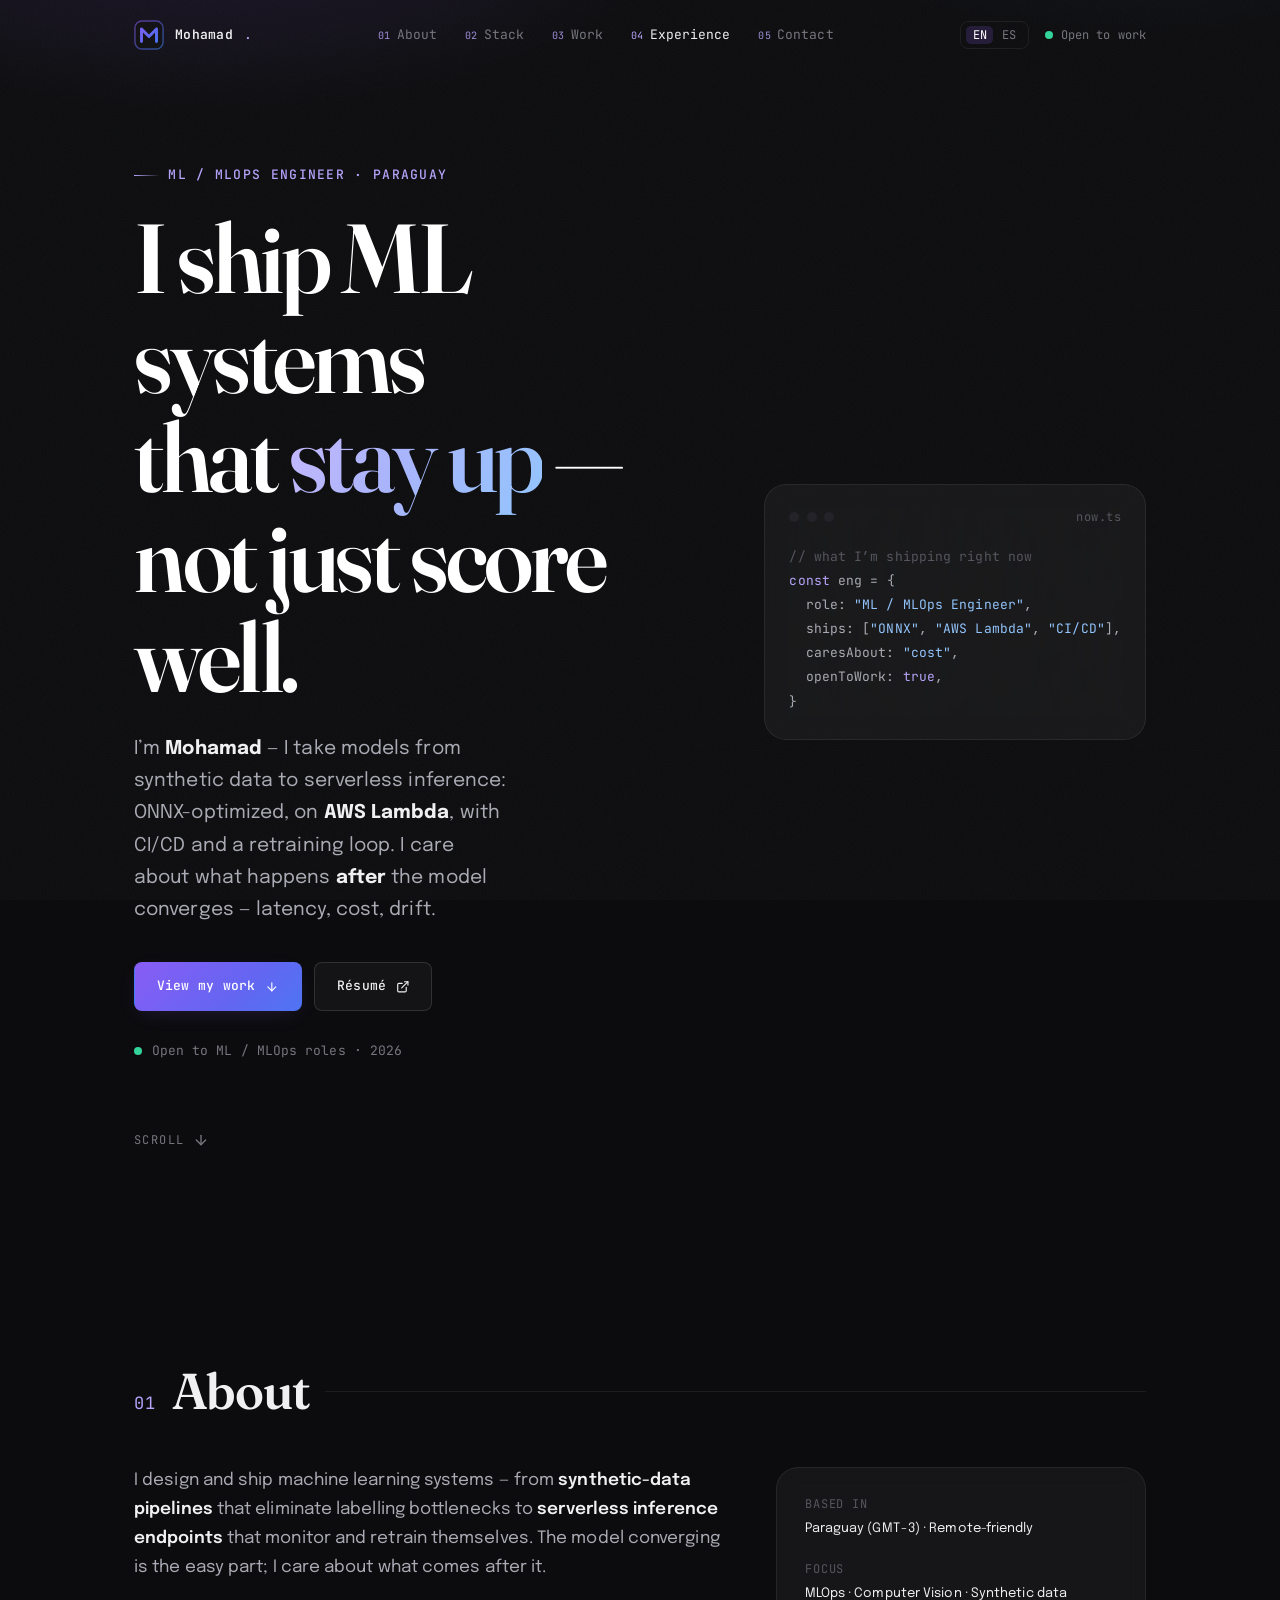
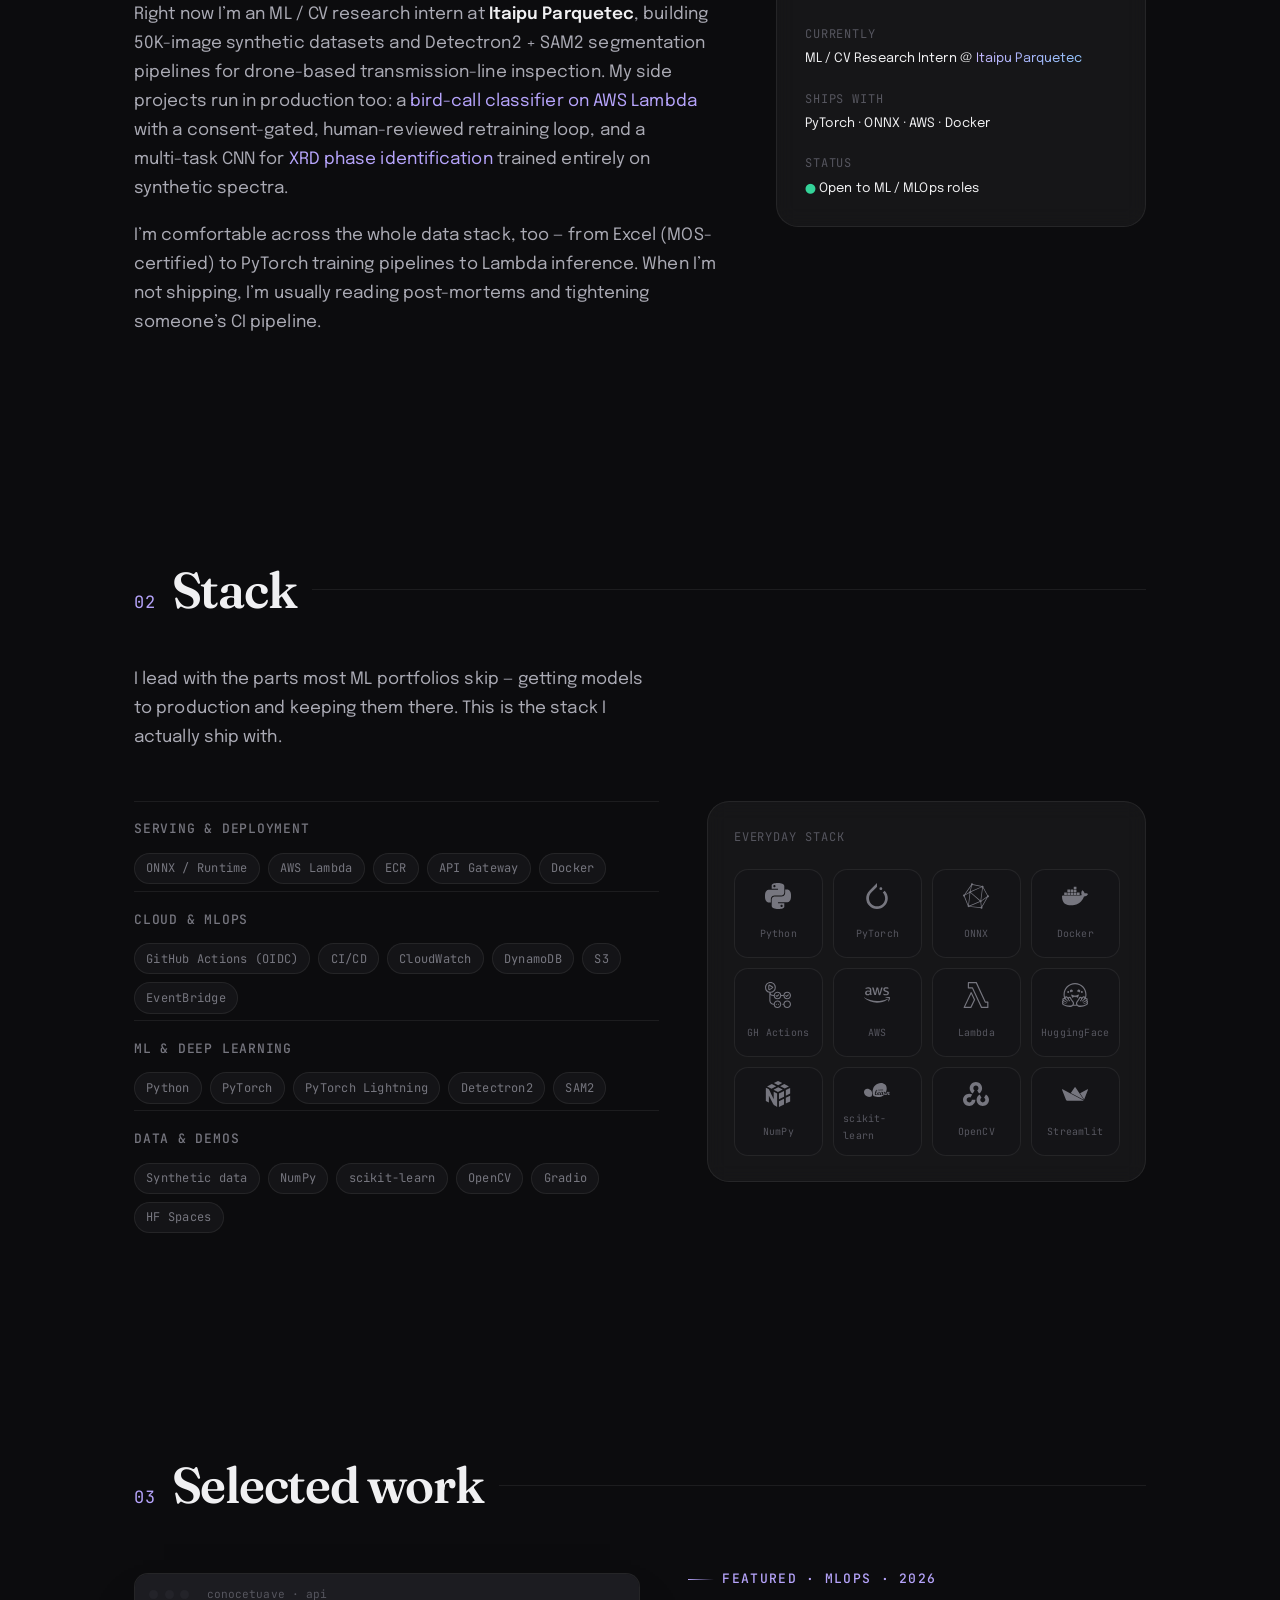
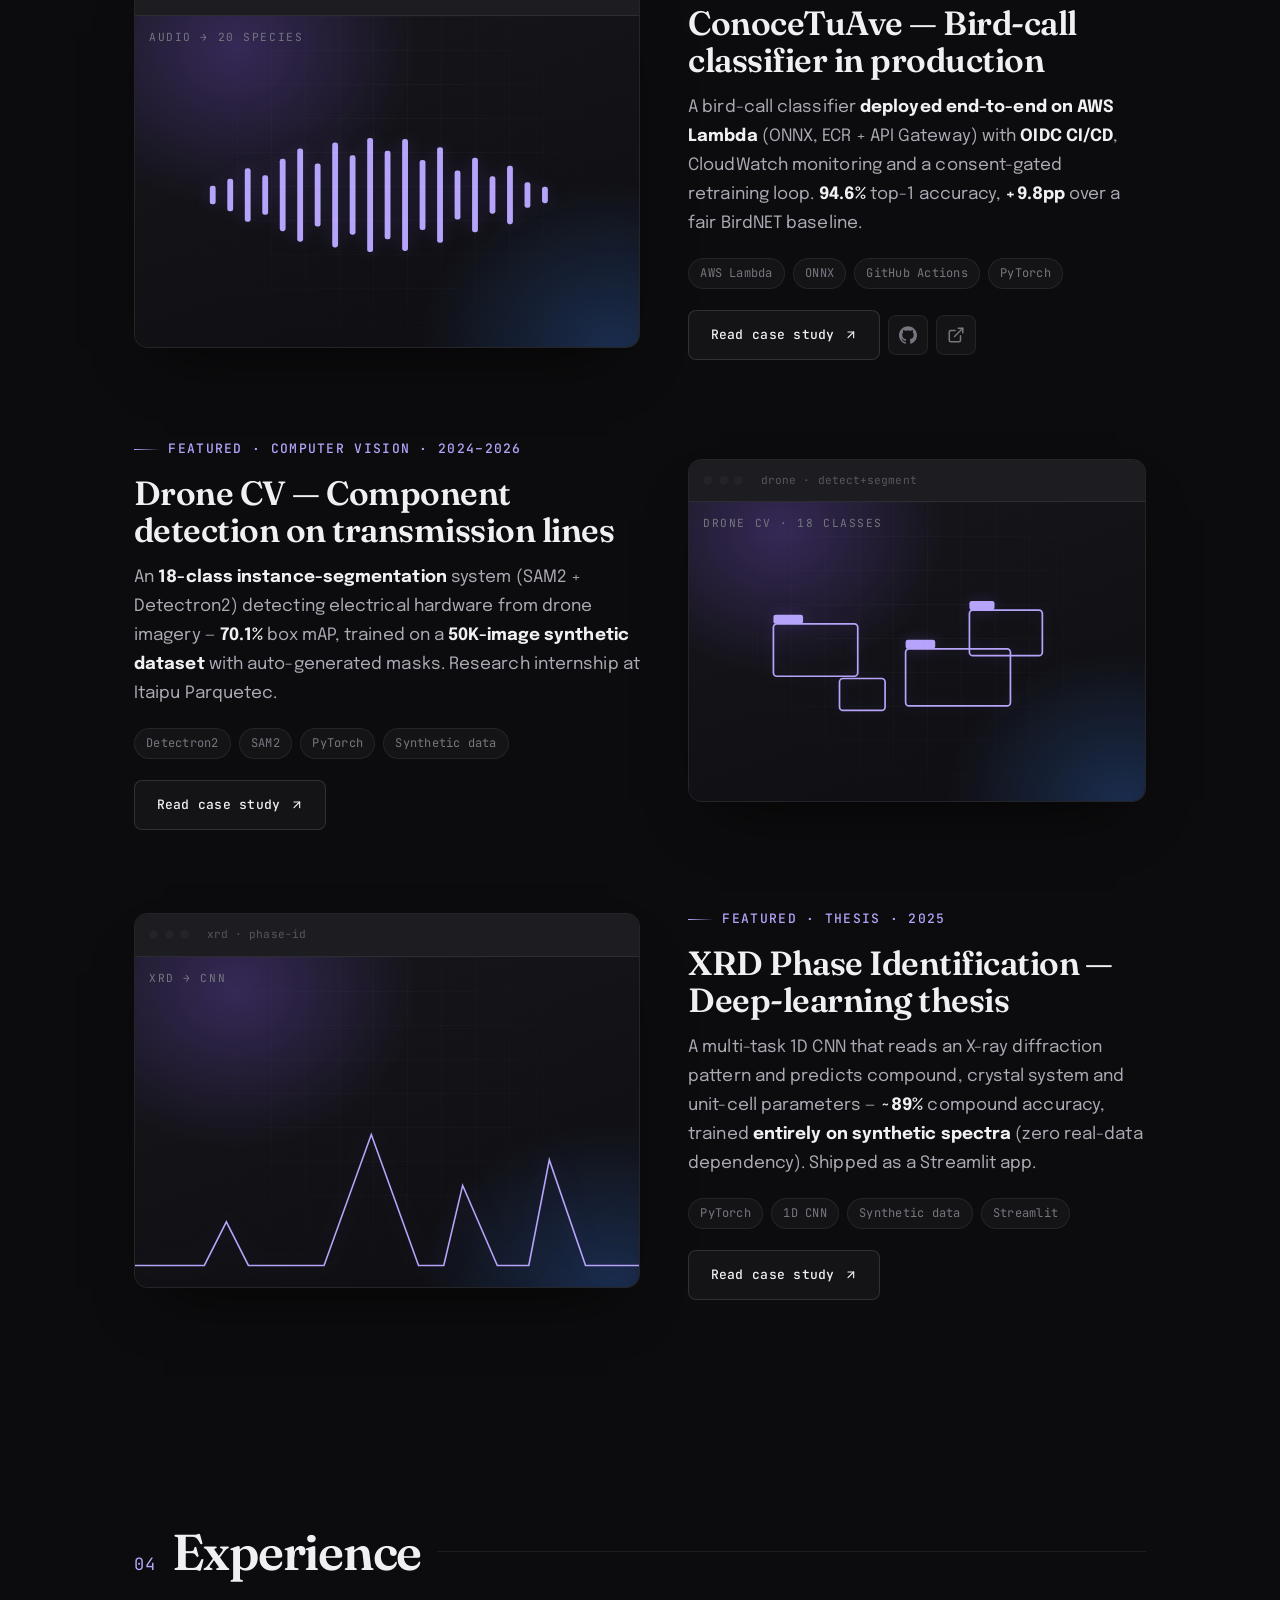
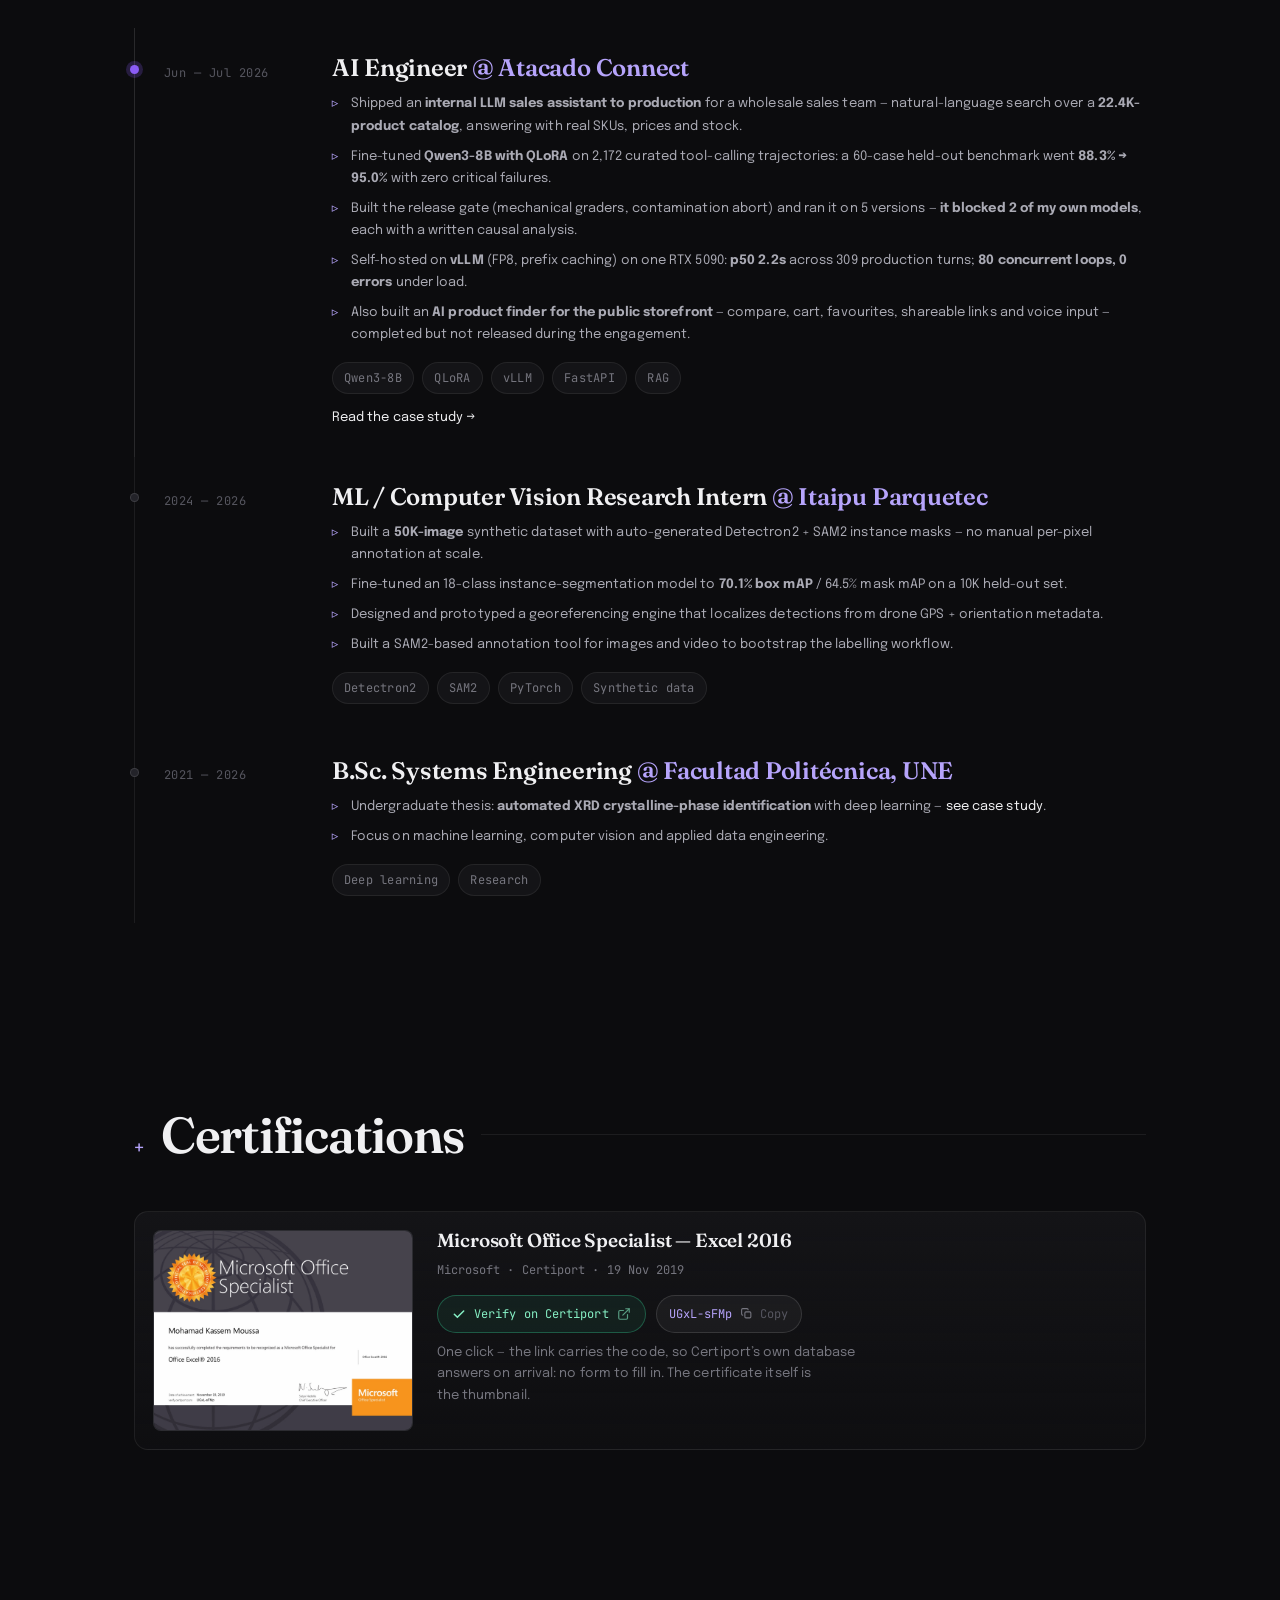
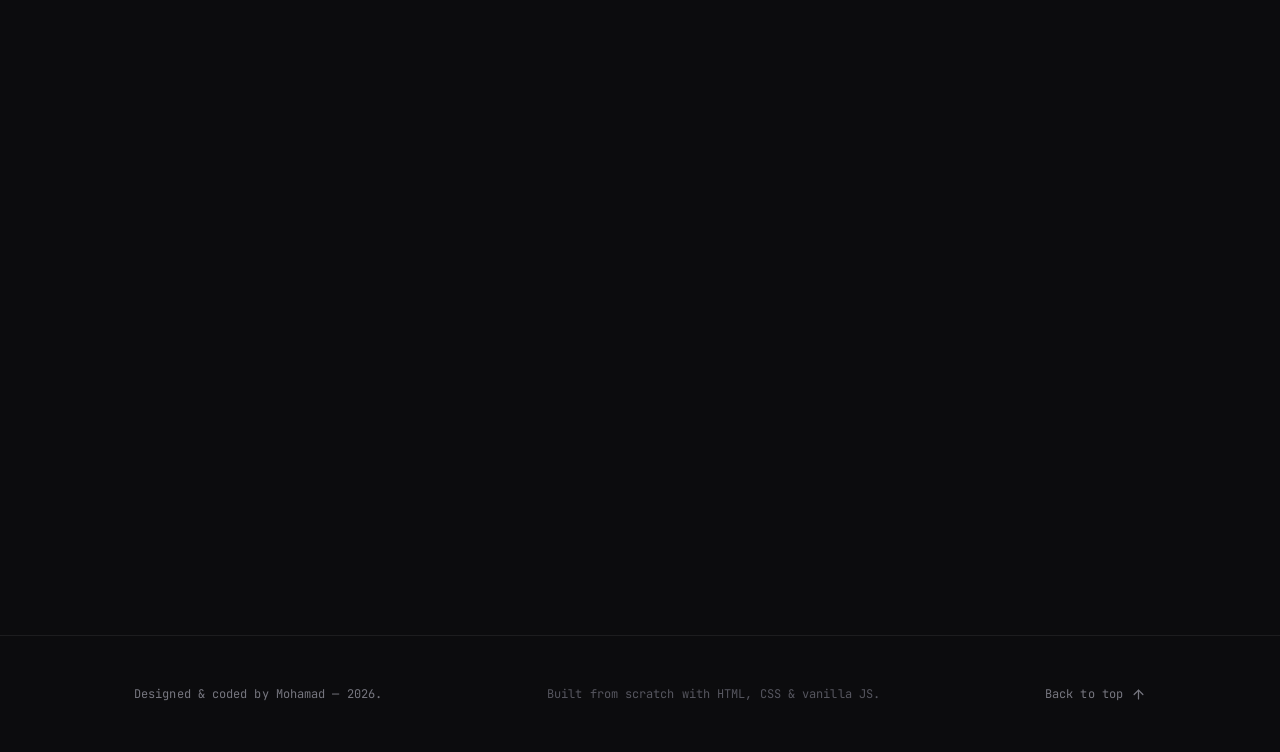
==== commit ae6f23ba: "Correct the university: FPUNE (Universidad Nacional del Este) It was wrongly recorded as FPUNA / Uni" ====
--- a/index.html
+++ b/index.html
@@ -479,7 +479,7 @@
           <li class="timeline__item reveal">
             <span class="timeline__date tnum">2021 — 2026</span>
             <div>
-              <h3 class="timeline__role" data-i18n="ix.e2.role">B.Sc. Systems Engineering <span class="at">@ Facultad Politécnica, UNA</span></h3>
+              <h3 class="timeline__role" data-i18n="ix.e2.role">B.Sc. Systems Engineering <span class="at">@ Facultad Politécnica, UNE</span></h3>
               <ul class="timeline__list" data-i18n="ix.e2.list">
                 <li>Undergraduate thesis: <b>automated XRD crystalline-phase identification</b> with deep learning — <a class="ulink" href="xrd-thesis.html">see case study</a>.</li>
                 <li>Focus on machine learning, computer vision and applied data engineering.</li>
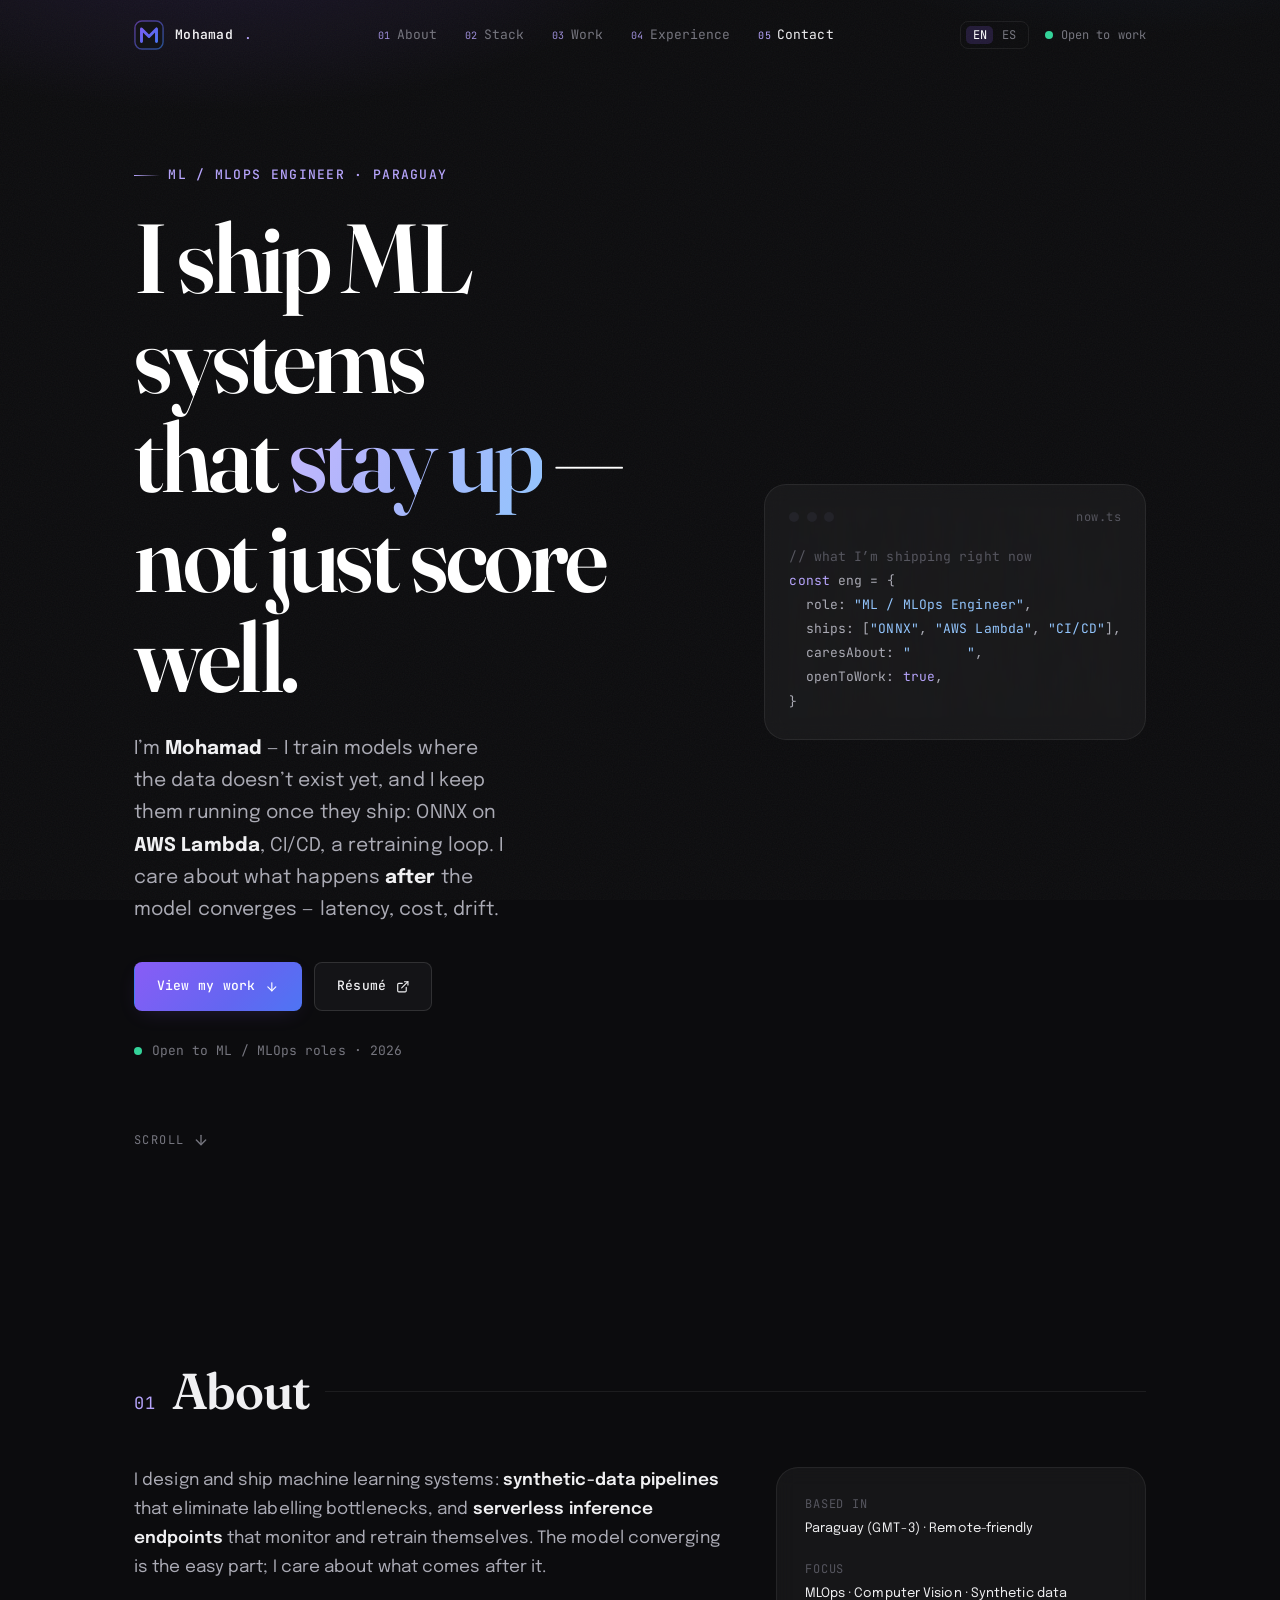
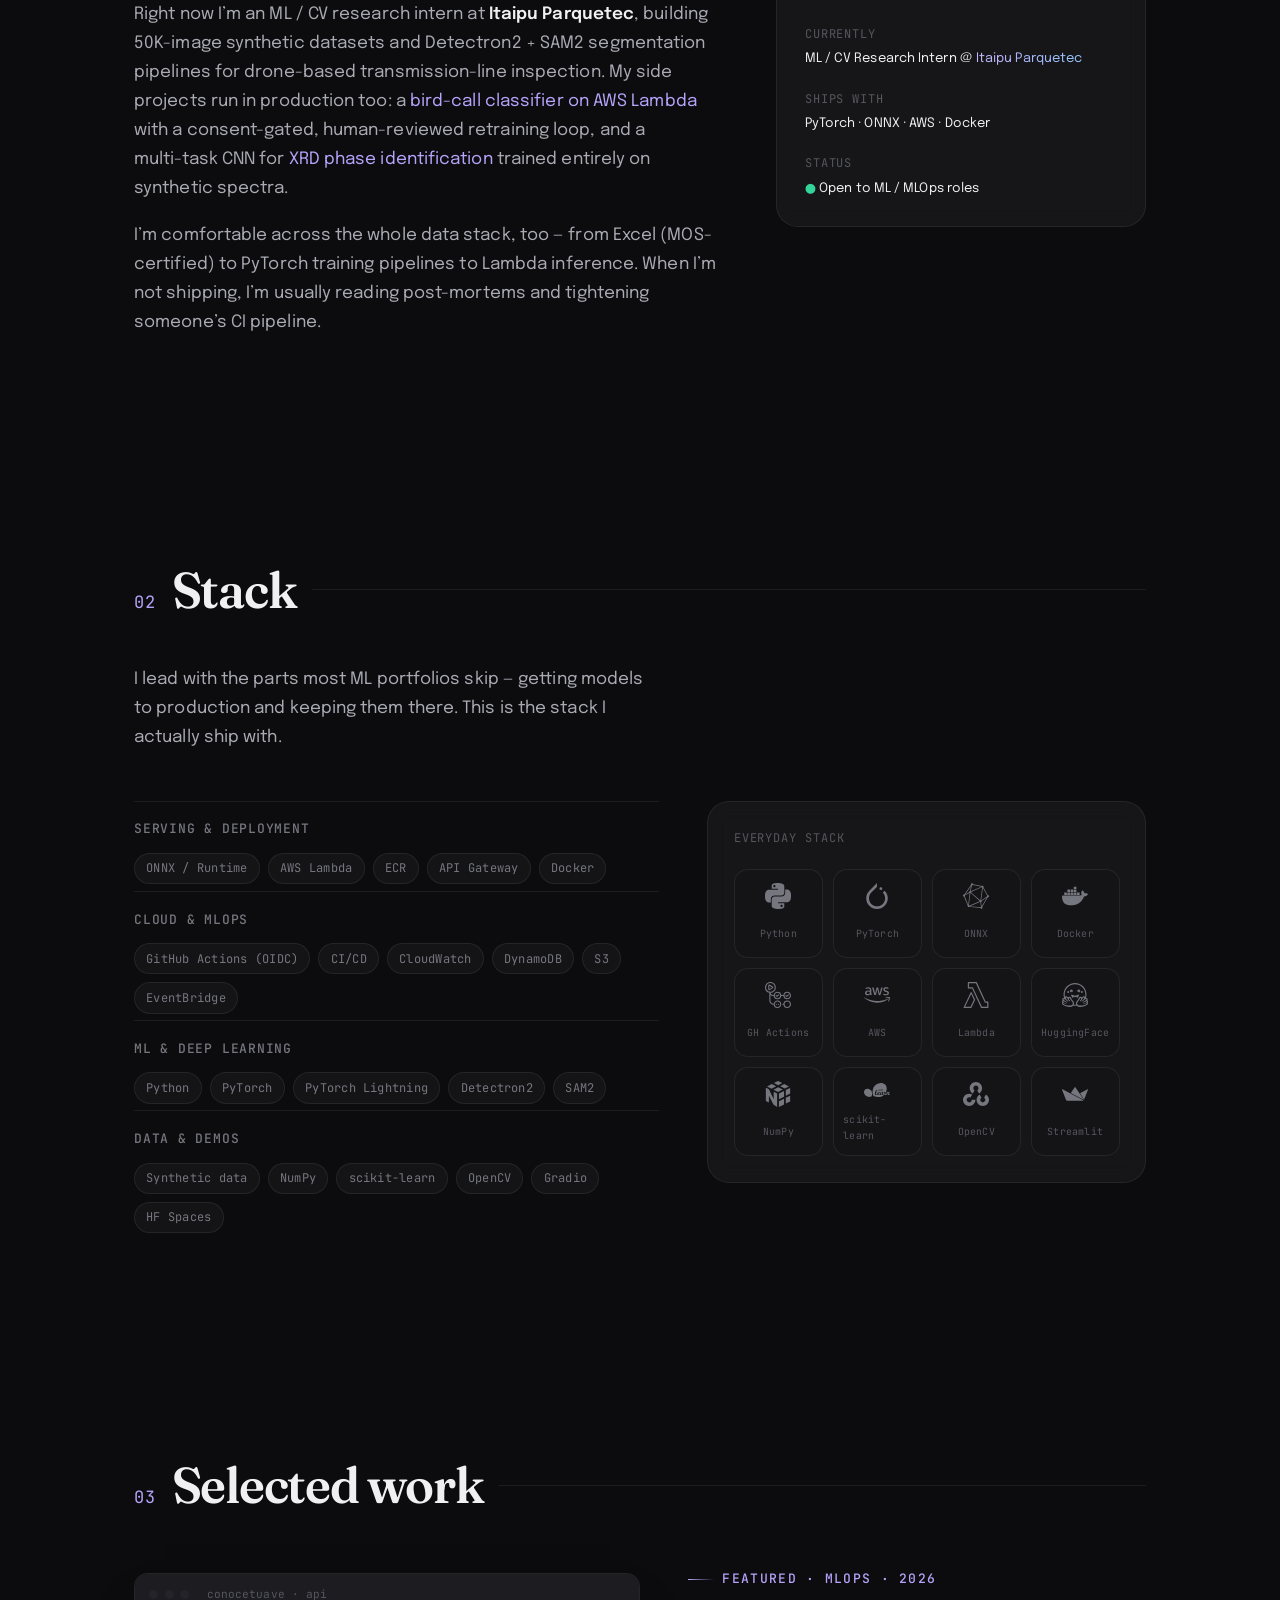
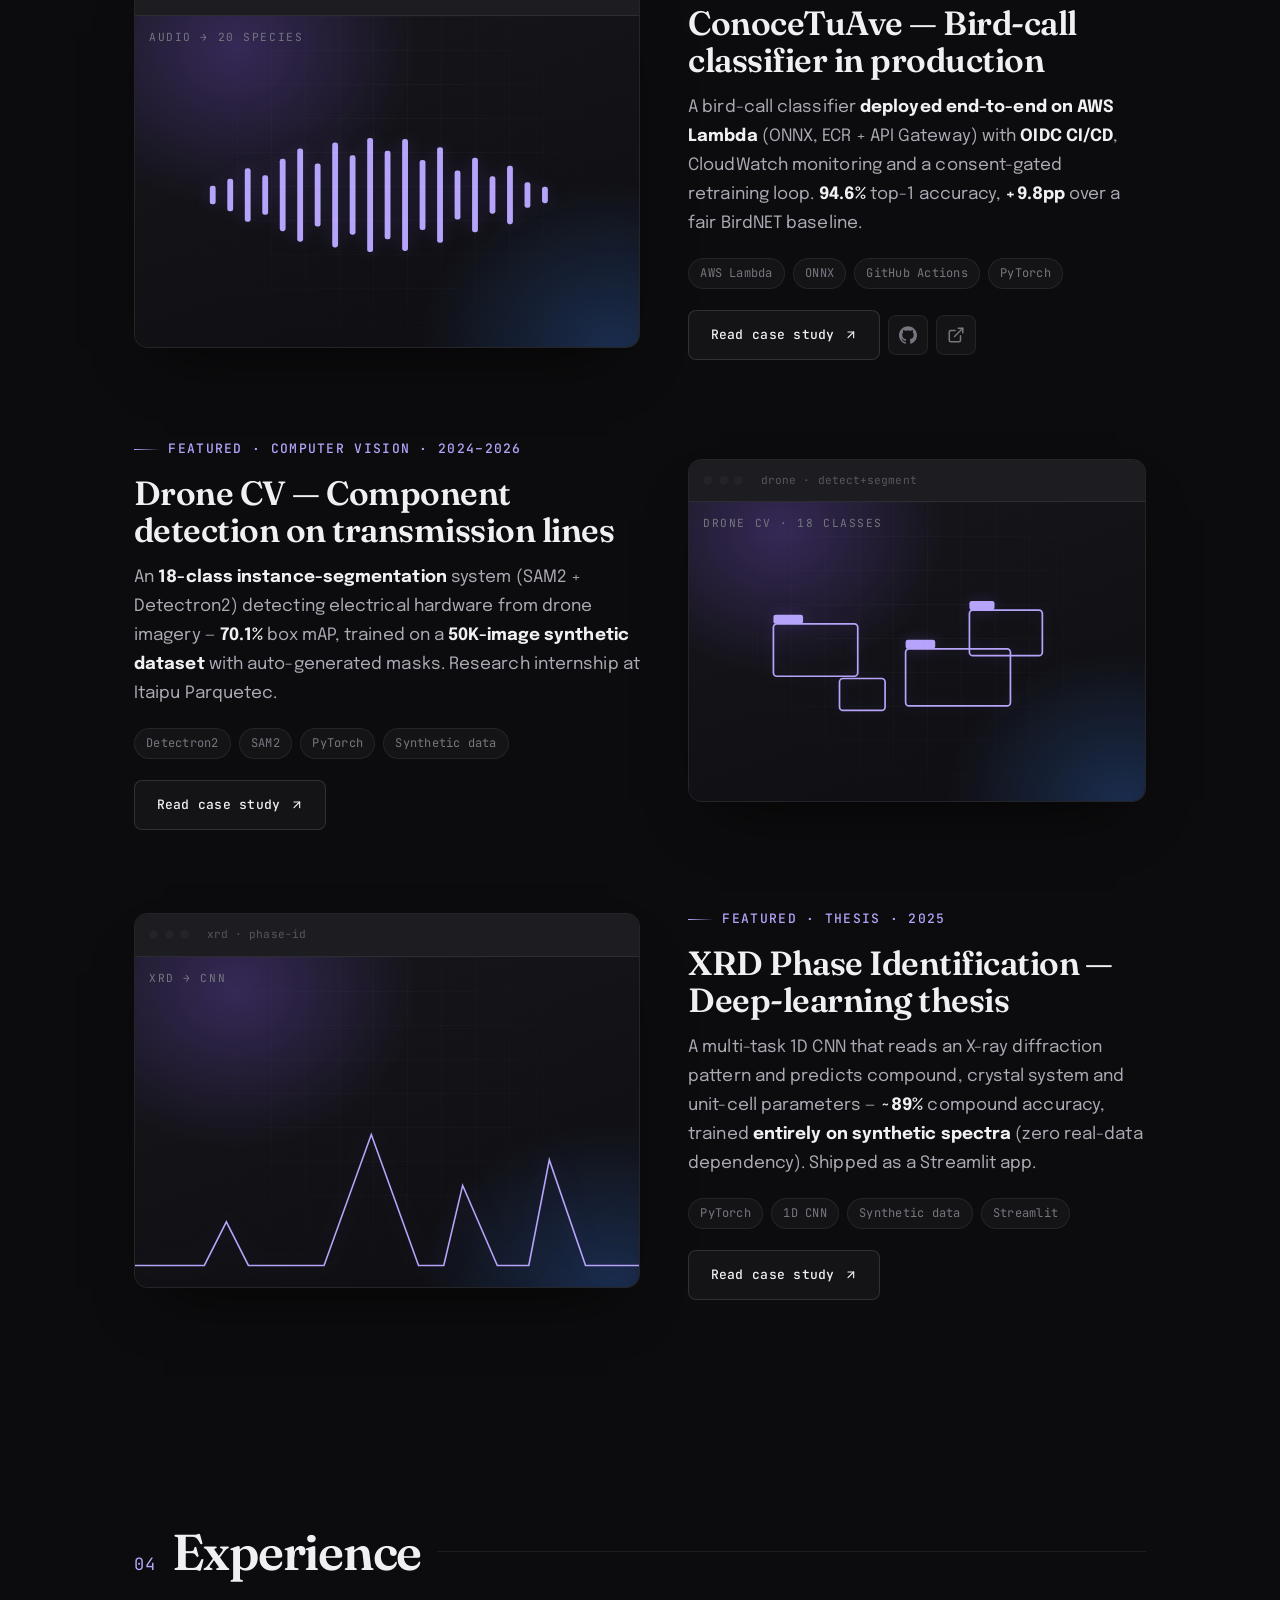
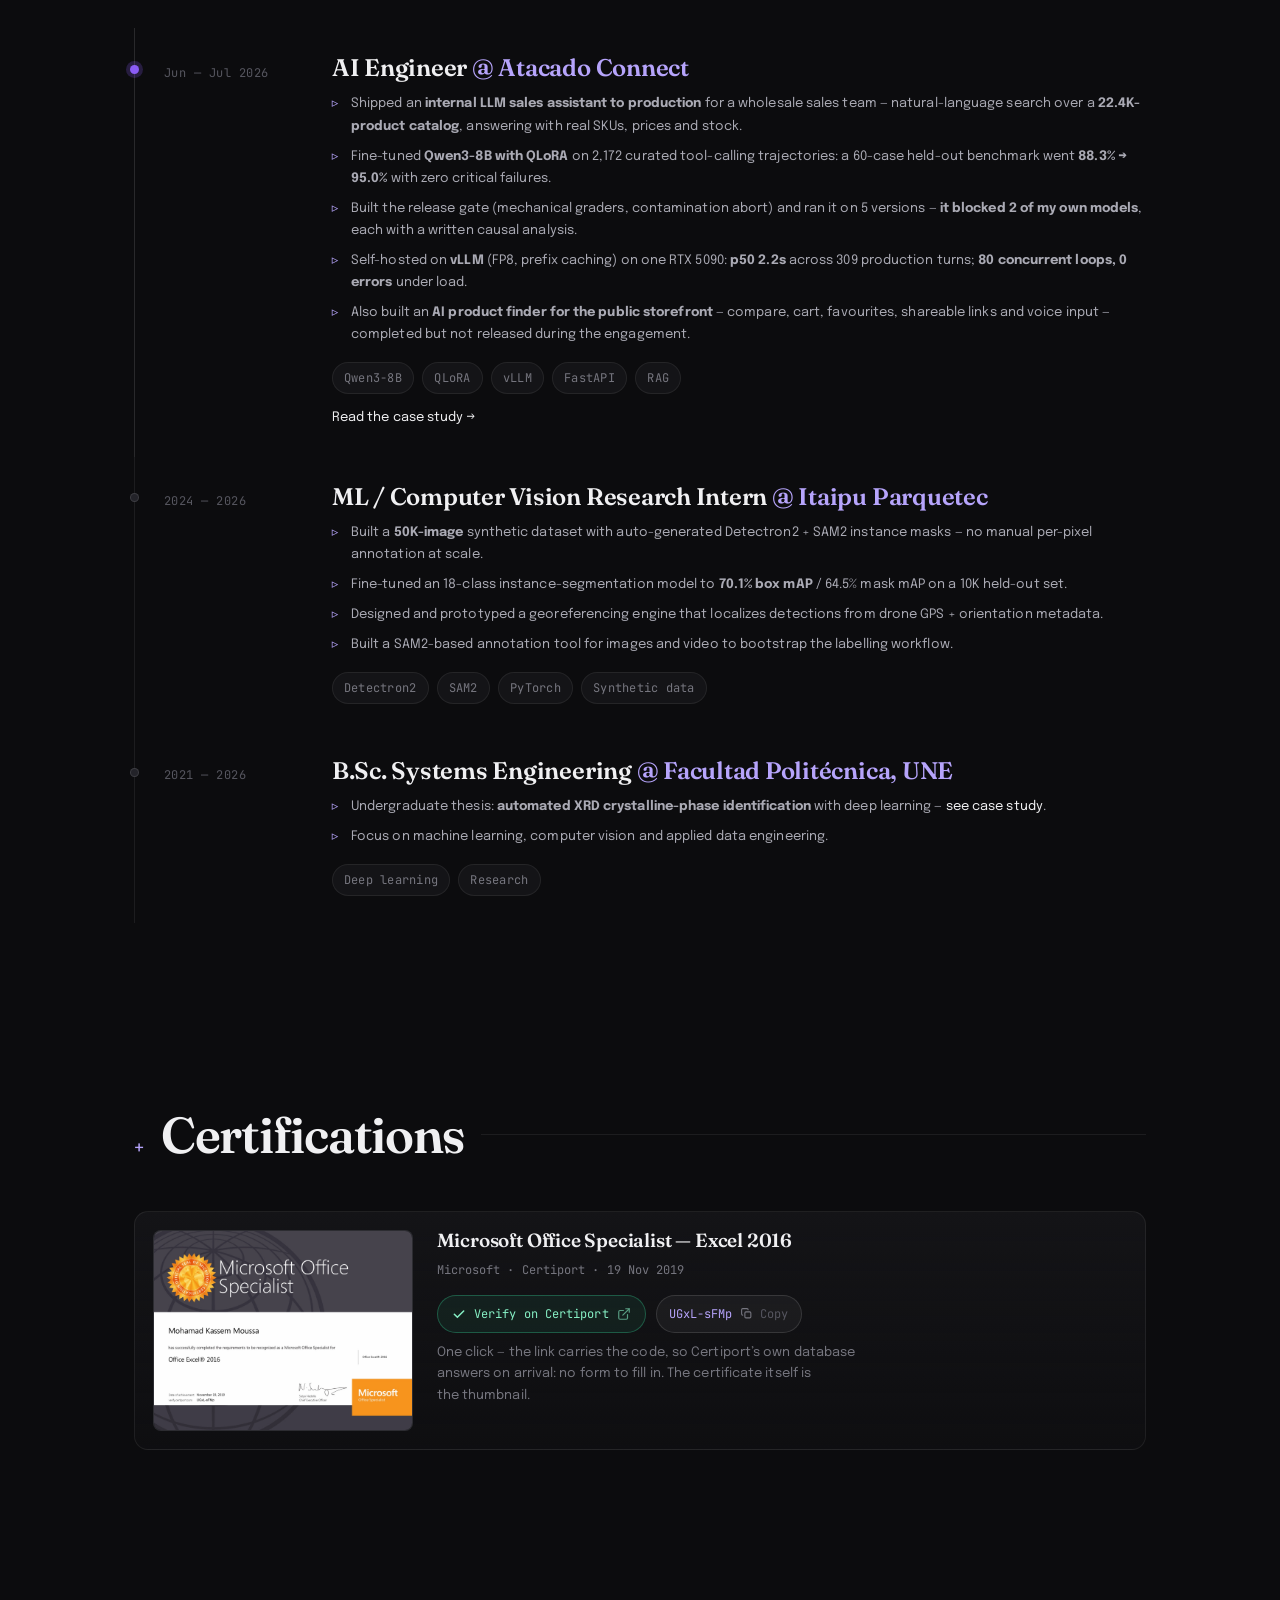
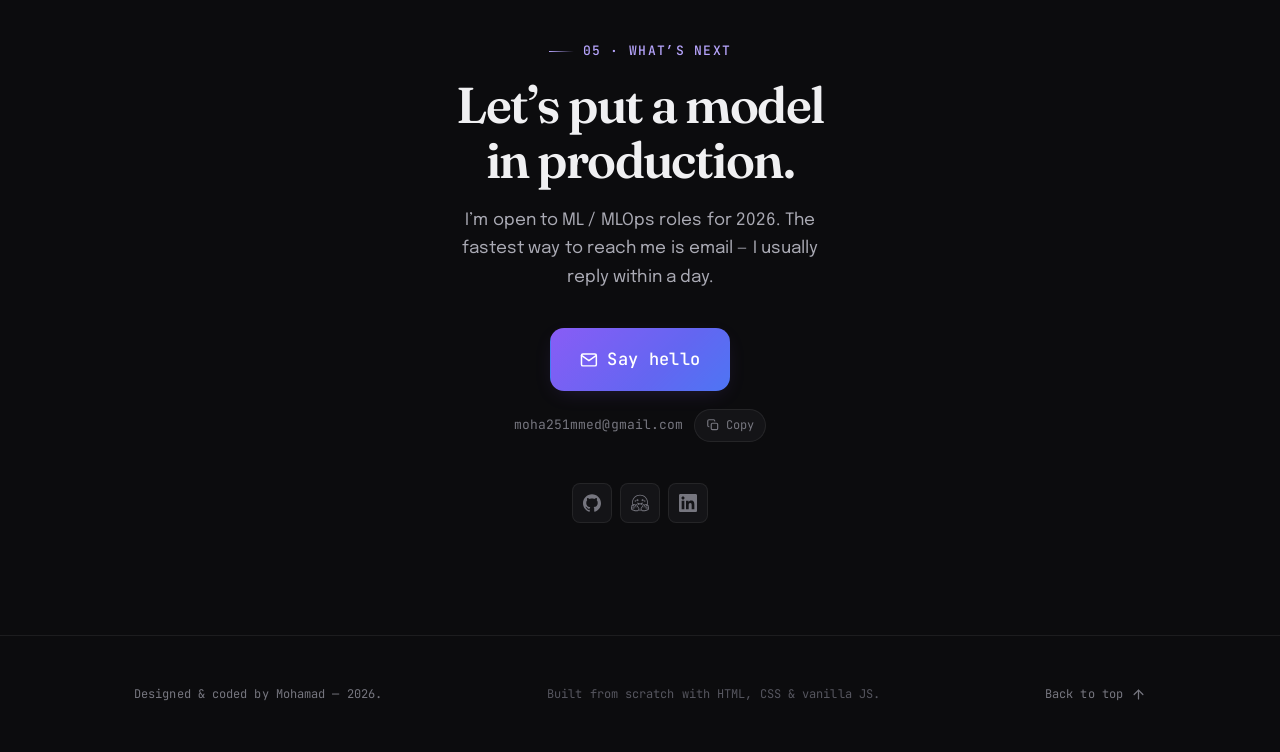
==== commit 9a9cd71a: "Stop conflating the synthetic-data work with the AWS deployment What runs on AWS Lambda is ConoceTuA" ====
--- a/index.html
+++ b/index.html
@@ -5,7 +5,7 @@
   <meta name="viewport" content="width=device-width, initial-scale=1" />
 
   <title data-i18n="ix.title">Mohamad Kassem Moussa — ML / MLOps Engineer</title>
-  <meta name="description" content="ML / MLOps engineer. I take models from synthetic data to serverless inference — ONNX, AWS Lambda, CI/CD and retraining loops in production." />
+  <meta name="description" content="ML / MLOps engineer. I train models on synthetic data when none exists, and keep them running once they ship — ONNX, AWS Lambda, CI/CD and retraining loops in production." />
   <meta name="author" content="Mohamad Kassem Moussa" />
   <meta name="color-scheme" content="dark" />
   <meta name="theme-color" content="#0c0c0e" />
@@ -18,12 +18,12 @@
   <!-- EDIT the URL; export assets/og-image.svg to a 1200x630 .png for universal previews. -->
   <meta property="og:type" content="website" />
   <meta property="og:title" content="Mohamad Kassem Moussa — ML / MLOps Engineer" />
-  <meta property="og:description" content="I take models from synthetic data to serverless inference — ONNX, AWS Lambda, CI/CD and retraining loops in production." />
+  <meta property="og:description" content="I train models on synthetic data when none exists, and keep them running once they ship — ONNX, AWS Lambda, CI/CD and retraining loops in production." />
   <meta property="og:image" content="assets/og-image.svg" />
   <meta property="og:url" content="https://placaflaca00.github.io/CV/" />
   <meta name="twitter:card" content="summary_large_image" />
   <meta name="twitter:title" content="Mohamad Kassem Moussa — ML / MLOps Engineer" />
-  <meta name="twitter:description" content="Models from synthetic data to serverless inference — in production." />
+  <meta name="twitter:description" content="Models trained where the data doesn’t exist — and kept running in production." />
   <meta name="twitter:image" content="assets/og-image.svg" />
 
   <script>document.documentElement.className = document.documentElement.className.replace("no-js", "js");</script>
@@ -162,9 +162,9 @@
             </h1>
 
             <p class="hero__lead reveal" style="--i:2" data-i18n="ix.hero.lead">
-              I&rsquo;m <b>Mohamad</b> — I take models from synthetic data to serverless inference:
-              ONNX-optimized, on <b>AWS Lambda</b>, with CI/CD and a retraining loop. I care about
-              what happens <b>after</b> the model converges — latency, cost, drift.
+              I&rsquo;m <b>Mohamad</b> — I train models where the data doesn&rsquo;t exist yet, and I keep
+              them running once they ship: ONNX on <b>AWS Lambda</b>, CI/CD, a retraining loop. I care
+              about what happens <b>after</b> the model converges — latency, cost, drift.
             </p>
 
             <div class="hero__cta reveal" style="--i:3">
@@ -216,8 +216,8 @@
         <div class="about__grid">
           <div class="about__body reveal">
             <p data-i18n="ix.about.p1">
-              I design and ship machine learning systems — from <strong>synthetic-data pipelines</strong>
-              that eliminate labelling bottlenecks to <strong>serverless inference endpoints</strong>
+              I design and ship machine learning systems: <strong>synthetic-data pipelines</strong>
+              that eliminate labelling bottlenecks, and <strong>serverless inference endpoints</strong>
               that monitor and retrain themselves. The model converging is the easy part; I care about
               what comes after it.
             </p>
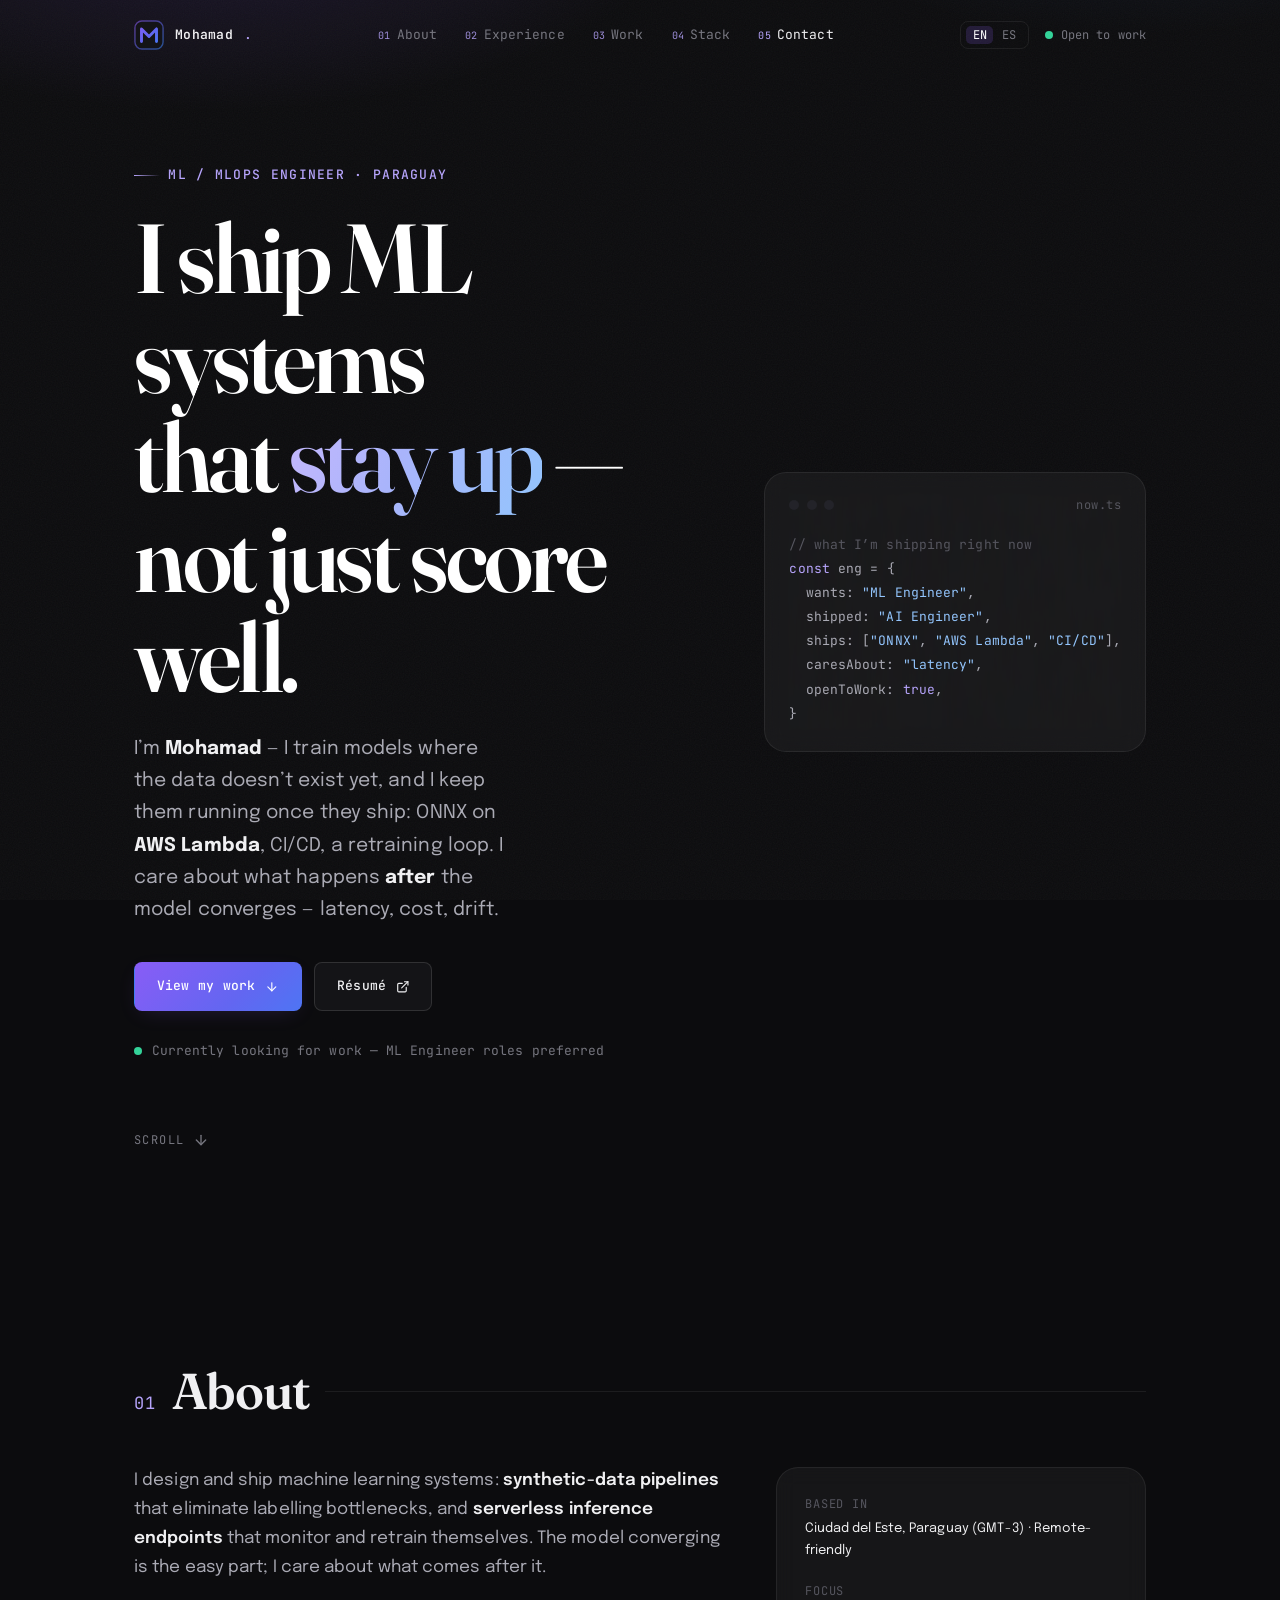
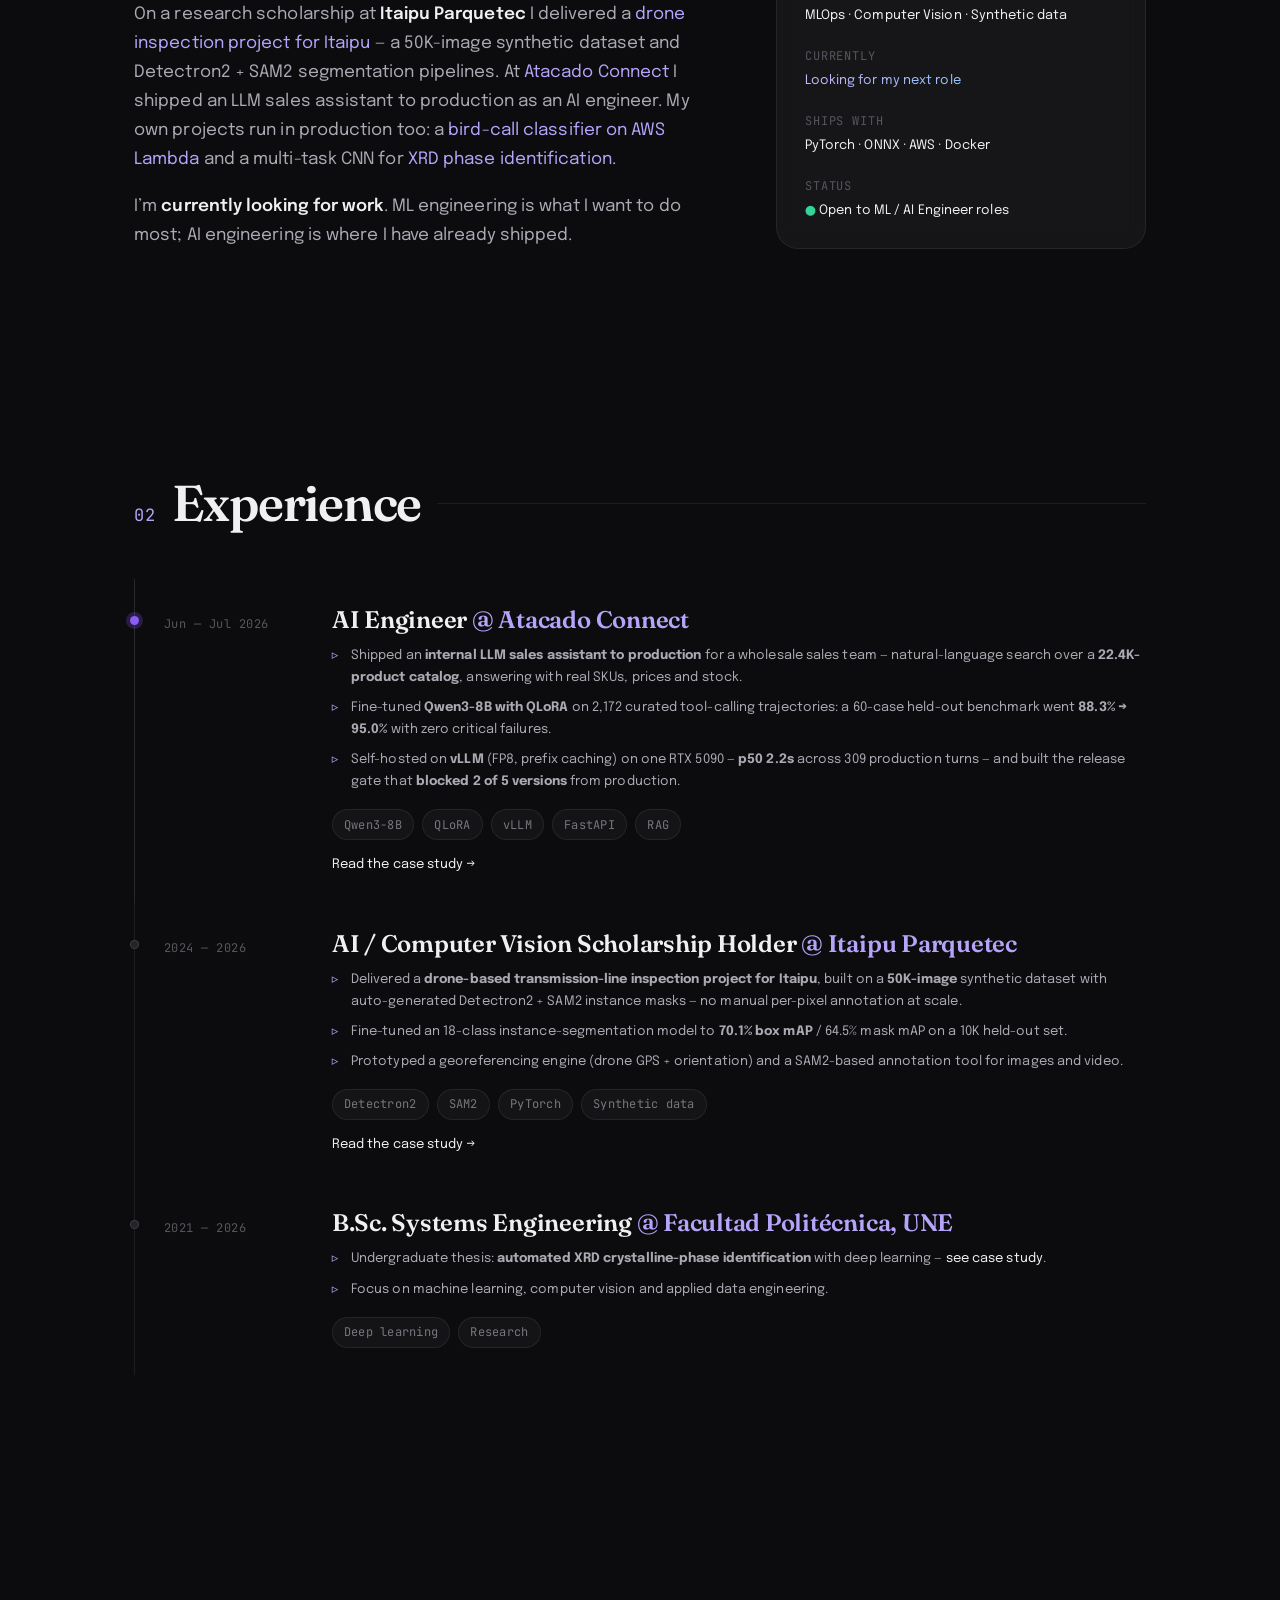
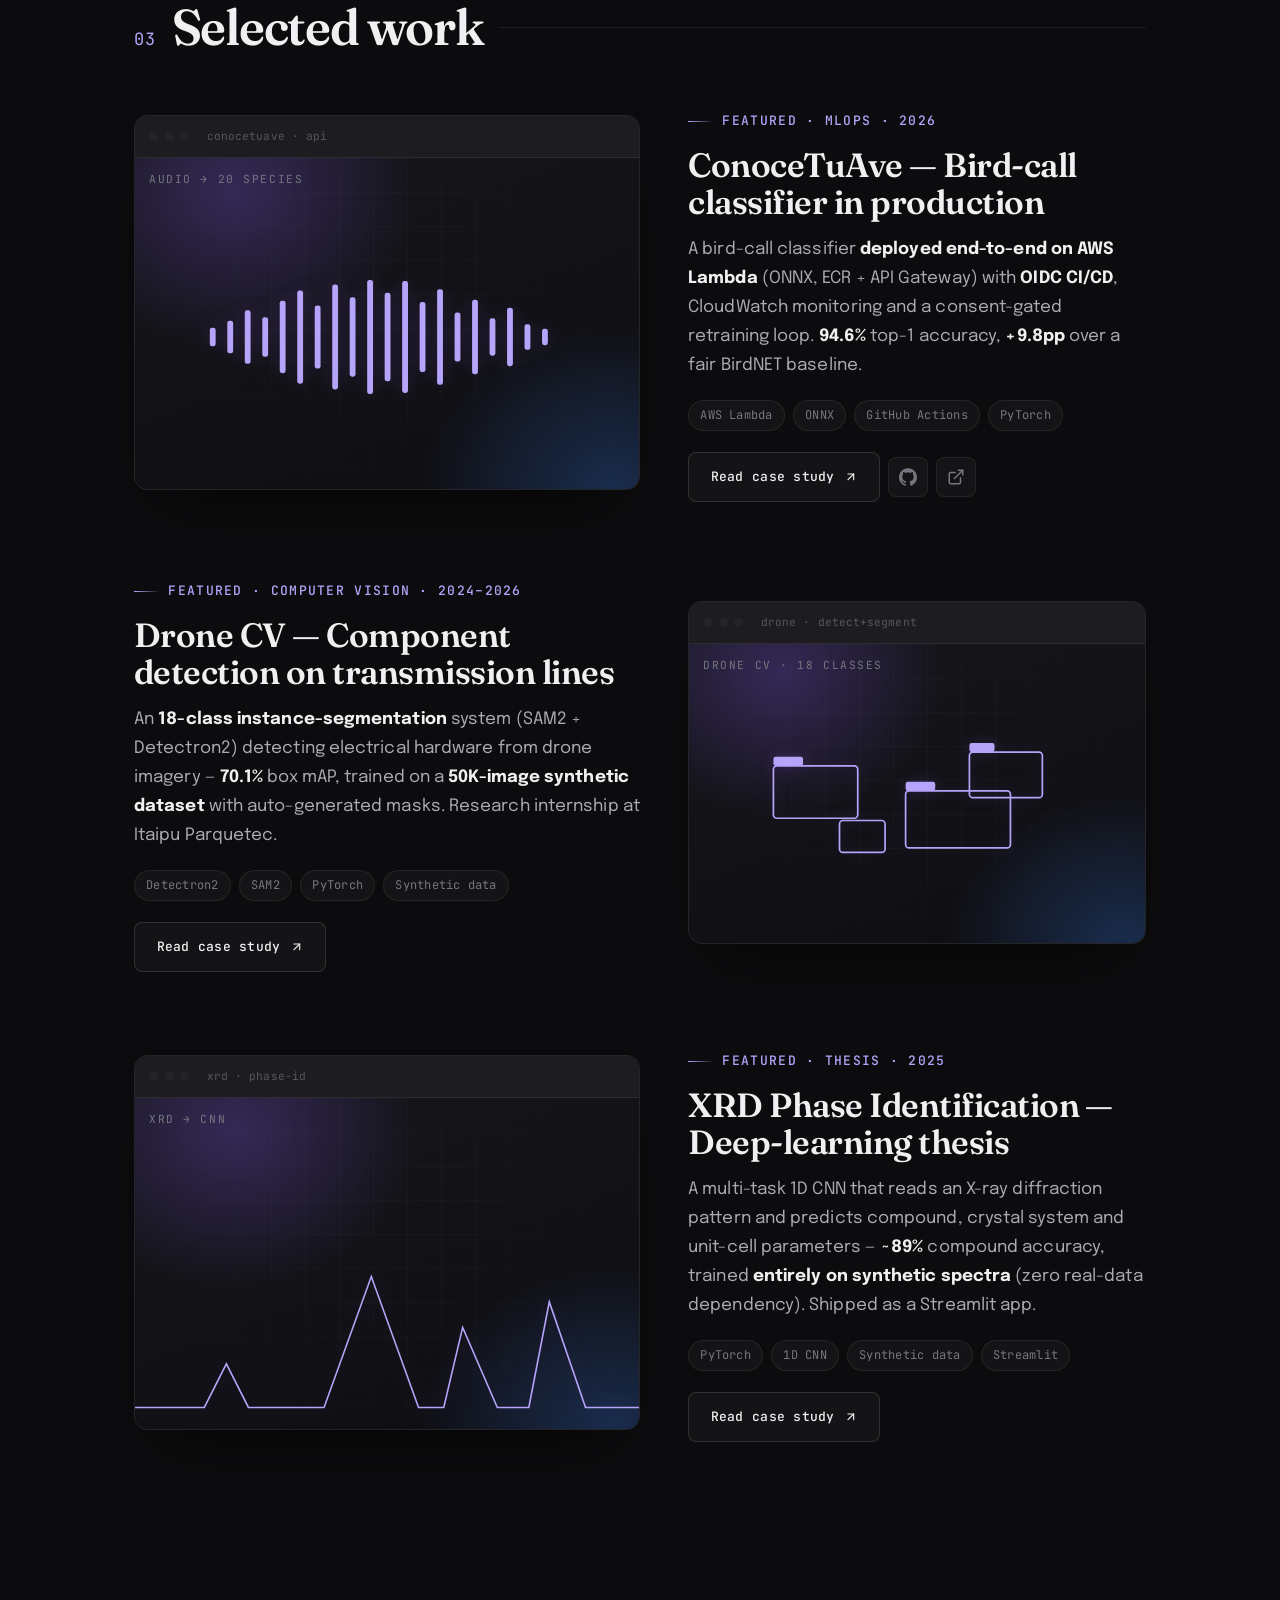
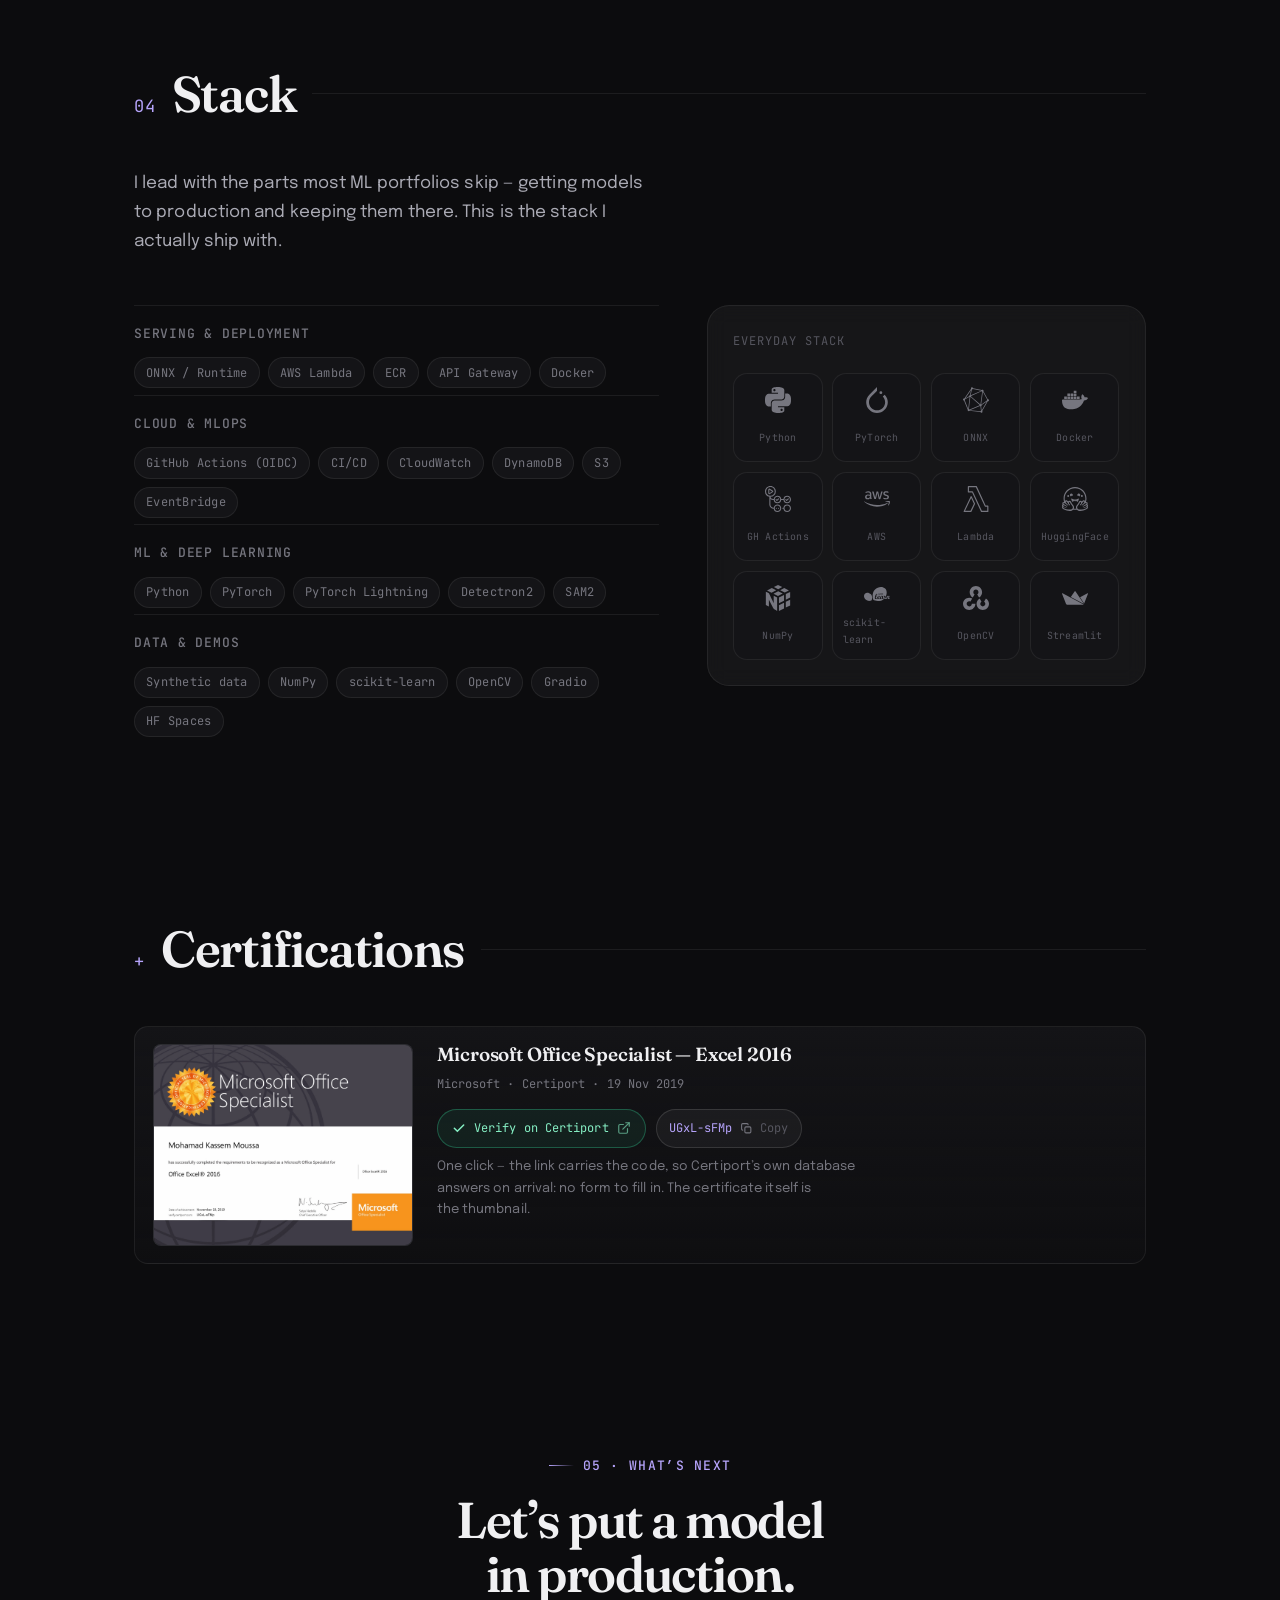
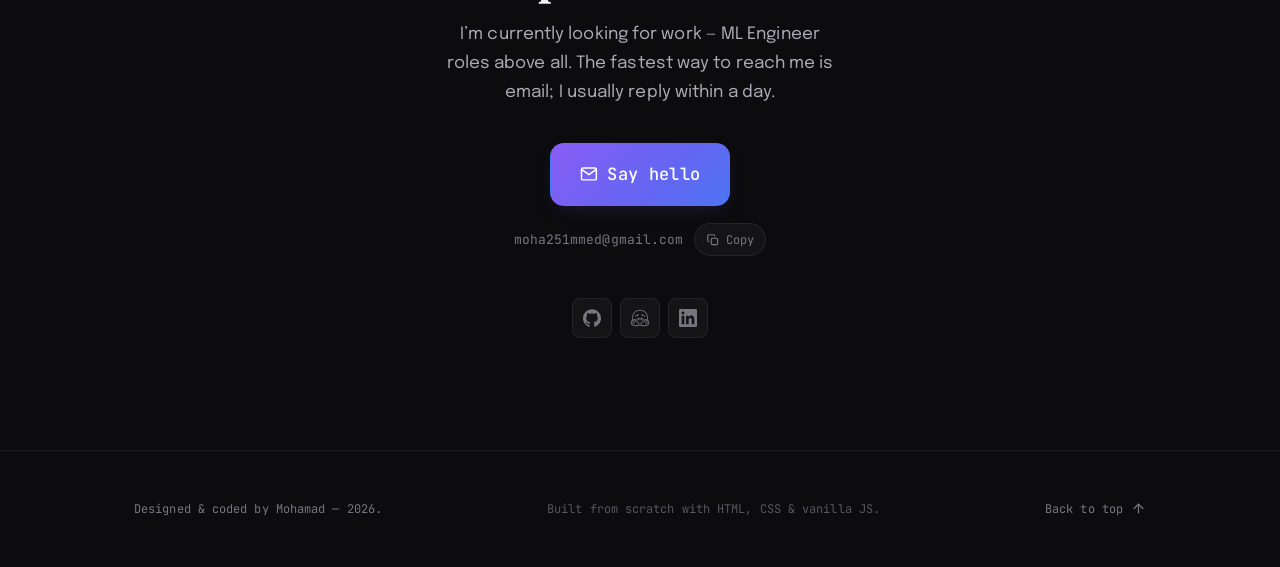
==== commit 1fcc72b4: "Reorder the site and update it to "currently looking for work" - Section order is now About / Experi" ====
--- a/index.html
+++ b/index.html
@@ -125,9 +125,9 @@
 
         <ul class="nav__links" id="nav-links">
           <li><a class="nav__link" href="#about" data-i18n="nav.about"><i>01</i> About</a></li>
-          <li><a class="nav__link" href="#skills" data-i18n="nav.stack"><i>02</i> Stack</a></li>
+          <li><a class="nav__link" href="#experience" data-i18n="nav.exp"><i>02</i> Experience</a></li>
           <li><a class="nav__link" href="#work" data-i18n="nav.work"><i>03</i> Work</a></li>
-          <li><a class="nav__link" href="#experience" data-i18n="nav.exp"><i>04</i> Experience</a></li>
+          <li><a class="nav__link" href="#skills" data-i18n="nav.stack"><i>04</i> Stack</a></li>
           <li><a class="nav__link" href="#contact" data-i18n="nav.contact"><i>05</i> Contact</a></li>
         </ul>
 
@@ -179,7 +179,7 @@
             </div>
 
             <p class="hero__avail reveal" style="--i:4" data-i18n="ix.hero.avail">
-              <span class="status__dot" aria-hidden="true"></span> Open to ML / MLOps roles · 2026
+              <span class="status__dot" aria-hidden="true"></span> Currently looking for work — ML Engineer roles preferred
             </p>
           </div>
 
@@ -190,7 +190,8 @@
             </div>
             <pre class="term__body"><span class="c-com" data-i18n="ix.term.comment">// what I&rsquo;m shipping right now</span>
 <span class="c-key">const</span> eng = {
-  role: <span class="c-str">&quot;ML / MLOps Engineer&quot;</span>,
+  wants: <span class="c-str">&quot;ML Engineer&quot;</span>,
+  shipped: <span class="c-str">&quot;AI Engineer&quot;</span>,
   ships: [<span class="c-str">&quot;ONNX&quot;</span>, <span class="c-str">&quot;AWS Lambda&quot;</span>, <span class="c-str">&quot;CI/CD&quot;</span>],
   caresAbout: <span class="c-str">&quot;<span data-rotate='[&quot;latency&quot;,&quot;cost&quot;,&quot;drift&quot;,&quot;uptime&quot;,&quot;retraining&quot;]'>latency</span>&quot;</span>,
   openToWork: <span class="c-key">true</span>,
@@ -222,18 +223,17 @@
               what comes after it.
             </p>
             <p data-i18n="ix.about.p2">
-              Right now I&rsquo;m an ML / CV research intern at <strong>Itaipu Parquetec</strong>, building
-              50K-image synthetic datasets and Detectron2 + SAM2 segmentation pipelines for drone-based
-              transmission-line inspection. My side projects run in production too: a
-              <a class="ulink" href="conocetuave.html">bird-call classifier on AWS Lambda</a> with a
-              consent-gated, human-reviewed retraining loop, and a multi-task CNN for
-              <a class="ulink" href="xrd-thesis.html">XRD phase identification</a> trained entirely on
-              synthetic spectra.
+              On a research scholarship at <strong>Itaipu Parquetec</strong> I delivered a
+              <a class="ulink" href="transmission-cv.html">drone inspection project for Itaipu</a> —
+              a 50K-image synthetic dataset and Detectron2 + SAM2 segmentation pipelines. At
+              <a class="ulink" href="atacado-connect.html">Atacado Connect</a> I shipped an LLM sales
+              assistant to production as an AI engineer. My own projects run in production too: a
+              <a class="ulink" href="conocetuave.html">bird-call classifier on AWS Lambda</a> and a
+              multi-task CNN for <a class="ulink" href="xrd-thesis.html">XRD phase identification</a>.
             </p>
             <p data-i18n="ix.about.p3">
-              I&rsquo;m comfortable across the whole data stack, too — from Excel (MOS-certified) to
-              PyTorch training pipelines to Lambda inference. When I&rsquo;m not shipping, I&rsquo;m usually
-              reading post-mortems and tightening someone&rsquo;s CI pipeline.
+              I&rsquo;m <strong>currently looking for work</strong>. ML engineering is what I want to do
+              most; AI engineering is where I have already shipped.
             </p>
           </div>
 
@@ -241,7 +241,7 @@
             <dl data-i18n="ix.facts">
               <div>
                 <dt>Based in</dt>
-                <dd>Paraguay (GMT&minus;3) · Remote-friendly</dd>
+                <dd>Ciudad del Este, Paraguay (GMT&minus;3) · Remote-friendly</dd>
               </div>
               <div>
                 <dt>Focus</dt>
@@ -249,7 +249,7 @@
               </div>
               <div>
                 <dt>Currently</dt>
-                <dd>ML / CV Research Intern @ <span class="grad-text">Itaipu Parquetec</span></dd>
+                <dd><span class="grad-text">Looking for my next role</span></dd>
               </div>
               <div>
                 <dt>Ships with</dt>
@@ -257,7 +257,7 @@
               </div>
               <div>
                 <dt>Status</dt>
-                <dd><span class="ok">●</span> Open to ML / MLOps roles</dd>
+                <dd><span class="ok">●</span> Open to ML / AI Engineer roles</dd>
               </div>
             </dl>
           </aside>
@@ -265,11 +265,168 @@
       </div>
     </section>
 
+    <!-- ===================== Experience ===================== -->
+    <section id="experience" class="section">
+      <div class="container">
+        <div class="section__head reveal">
+          <span class="section__num">02</span>
+          <h2 data-i18n="ix.exp.h2">Experience</h2>
+          <span class="section__rule"></span>
+        </div>
+
+        <ol class="timeline">
+          <li class="timeline__item timeline__item--accent reveal">
+            <span class="timeline__date tnum">Jun — Jul 2026</span>
+            <div>
+              <h3 class="timeline__role" data-i18n="ix.e0.role">AI Engineer <span class="at">@ <a class="ulink" href="atacado-connect.html">Atacado Connect</a></span></h3>
+              <ul class="timeline__list" data-i18n="ix.e0.list">
+                <li>Shipped an <b>internal LLM sales assistant to production</b> for a wholesale sales team — natural-language search over a <b>22.4K-product catalog</b>, answering with real SKUs, prices and stock.</li>
+                <li>Fine-tuned <b>Qwen3-8B with QLoRA</b> on 2,172 curated tool-calling trajectories: a 60-case held-out benchmark went <b>88.3% → 95.0%</b> with zero critical failures.</li>
+                <li>Self-hosted on <b>vLLM</b> (FP8, prefix caching) on one RTX 5090 — <b>p50 2.2s</b> across 309 production turns — and built the release gate that <b>blocked 2 of 5 versions</b> from production.</li>
+              </ul>
+              <ul class="tags"><li class="tag">Qwen3-8B</li><li class="tag">QLoRA</li><li class="tag">vLLM</li><li class="tag">FastAPI</li><li class="tag">RAG</li></ul>
+              <p class="timeline__cta"><a class="ulink" href="atacado-connect.html" data-i18n="ix.e0.cta">Read the case study &rarr;</a></p>
+            </div>
+          </li>
+
+          <li class="timeline__item reveal">
+            <span class="timeline__date tnum">2024 — 2026</span>
+            <div>
+              <h3 class="timeline__role" data-i18n="ix.e1.role">AI / Computer Vision Scholarship Holder <span class="at">@ Itaipu Parquetec</span></h3>
+              <ul class="timeline__list" data-i18n="ix.e1.list">
+                <li>Delivered a <b>drone-based transmission-line inspection project for Itaipu</b>, built on a <b>50K-image</b> synthetic dataset with auto-generated Detectron2 + SAM2 instance masks — no manual per-pixel annotation at scale.</li>
+                <li>Fine-tuned an 18-class instance-segmentation model to <b>70.1% box mAP</b> / 64.5% mask mAP on a 10K held-out set.</li>
+                <li>Prototyped a georeferencing engine (drone GPS + orientation) and a SAM2-based annotation tool for images and video.</li>
+              </ul>
+              <ul class="tags"><li class="tag">Detectron2</li><li class="tag">SAM2</li><li class="tag">PyTorch</li><li class="tag" data-i18n="tag.synth">Synthetic data</li></ul>
+              <p class="timeline__cta"><a class="ulink" href="transmission-cv.html" data-i18n="ix.e1.cta">Read the case study &rarr;</a></p>
+            </div>
+          </li>
+
+          <li class="timeline__item reveal">
+            <span class="timeline__date tnum">2021 — 2026</span>
+            <div>
+              <h3 class="timeline__role" data-i18n="ix.e2.role">B.Sc. Systems Engineering <span class="at">@ Facultad Politécnica, UNE</span></h3>
+              <ul class="timeline__list" data-i18n="ix.e2.list">
+                <li>Undergraduate thesis: <b>automated XRD crystalline-phase identification</b> with deep learning — <a class="ulink" href="xrd-thesis.html">see case study</a>.</li>
+                <li>Focus on machine learning, computer vision and applied data engineering.</li>
+              </ul>
+              <ul class="tags"><li class="tag">Deep learning</li><li class="tag" data-i18n="tag.research">Research</li></ul>
+            </div>
+          </li>
+        </ol>
+      </div>
+    </section>
+
+    <!-- ===================== Work ===================== -->
+    <section id="work" class="section">
+      <div class="container">
+        <div class="section__head reveal">
+          <span class="section__num">03</span>
+          <h2 data-i18n="ix.work.h2">Selected work</h2>
+          <span class="section__rule"></span>
+        </div>
+
+        <div class="work__featured">
+
+          <article class="project reveal">
+            <div class="project__media">
+              <a class="mockup mockup--link" href="conocetuave.html" aria-label="Open the ConoceTuAve case study">
+                <div class="mockup__bar"><span></span><span></span><span></span><b>conocetuave · api</b></div>
+                <div class="mockup__screen mockup__screen--xrd">
+                  <span class="mockup__tag" data-i18n="ix.p1.tag">Audio → 20 species</span>
+                  <svg class="mockup__wave" viewBox="0 0 320 120" aria-hidden="true">
+                    <rect x="8" y="52" width="5" height="16" rx="2"/><rect x="23" y="46" width="5" height="28" rx="2"/><rect x="38" y="37" width="5" height="46" rx="2"/><rect x="53" y="43" width="5" height="34" rx="2"/><rect x="68" y="29" width="5" height="62" rx="2"/><rect x="83" y="20" width="5" height="80" rx="2"/><rect x="98" y="33" width="5" height="54" rx="2"/><rect x="113" y="15" width="5" height="90" rx="2"/><rect x="128" y="26" width="5" height="68" rx="2"/><rect x="143" y="11" width="5" height="98" rx="2"/><rect x="158" y="22" width="5" height="76" rx="2"/><rect x="173" y="12" width="5" height="96" rx="2"/><rect x="188" y="30" width="5" height="60" rx="2"/><rect x="203" y="19" width="5" height="82" rx="2"/><rect x="218" y="39" width="5" height="42" rx="2"/><rect x="233" y="28" width="5" height="64" rx="2"/><rect x="248" y="44" width="5" height="32" rx="2"/><rect x="263" y="35" width="5" height="50" rx="2"/><rect x="278" y="49" width="5" height="22" rx="2"/><rect x="293" y="53" width="5" height="14" rx="2"/>
+                  </svg>
+                </div>
+              </a>
+            </div>
+            <div class="project__body">
+              <p class="eyebrow" data-i18n="ix.p1.eyebrow">Featured · MLOps · 2026</p>
+              <h3 class="project__title"><a href="conocetuave.html" data-i18n="ix.p1.title">ConoceTuAve — Bird-call classifier in production</a></h3>
+              <p class="project__desc" data-i18n="ix.p1.desc">
+                A bird-call classifier <b>deployed end-to-end on AWS Lambda</b> (ONNX, ECR + API Gateway)
+                with <b>OIDC CI/CD</b>, CloudWatch monitoring and a consent-gated retraining loop.
+                <b>94.6%</b> top-1 accuracy, <b>+9.8pp</b> over a fair BirdNET baseline.
+              </p>
+              <ul class="tags">
+                <li class="tag">AWS Lambda</li><li class="tag">ONNX</li><li class="tag">GitHub Actions</li><li class="tag">PyTorch</li>
+              </ul>
+              <div class="project__links">
+                <a class="btn btn--ghost" href="conocetuave.html" data-i18n="work.read">Read case study <svg class="ico" aria-hidden="true"><use href="#ui-arrow-up-right"/></svg></a>
+                <a class="icon-btn" href="https://github.com/Placaflaca00/bird_classifierPY" target="_blank" rel="noopener" aria-label="ConoceTuAve — source on GitHub"><svg class="brand-ico" aria-hidden="true"><use href="#ti-github"/></svg></a>
+                <a class="icon-btn" href="https://huggingface.co/spaces/placaflaca/bird-classifier-py" target="_blank" rel="noopener" aria-label="ConoceTuAve — live app"><svg class="ico" aria-hidden="true"><use href="#ui-external"/></svg></a>
+              </div>
+            </div>
+          </article>
+
+          <article class="project project--reverse reveal">
+            <div class="project__media">
+              <a class="mockup mockup--link" href="transmission-cv.html" aria-label="Open the drone CV case study">
+                <div class="mockup__bar"><span></span><span></span><span></span><b>drone · detect+segment</b></div>
+                <div class="mockup__screen mockup__screen--xrd">
+                  <span class="mockup__tag" data-i18n="ix.p2.tag">Drone CV · 18 classes</span>
+                  <svg class="mockup__det" viewBox="0 0 320 120" aria-hidden="true">
+                    <rect class="bx" x="34" y="30" width="74" height="46" rx="3"/><rect class="tab" x="34" y="22" width="26" height="8" rx="2"/>
+                    <rect class="bx" x="150" y="52" width="92" height="50" rx="3"/><rect class="tab" x="150" y="44" width="26" height="8" rx="2"/>
+                    <rect class="bx" x="206" y="18" width="64" height="40" rx="3"/><rect class="tab" x="206" y="10" width="22" height="8" rx="2"/>
+                    <rect class="bx" x="92" y="78" width="40" height="28" rx="3"/>
+                  </svg>
+                </div>
+              </a>
+            </div>
+            <div class="project__body">
+              <p class="eyebrow" data-i18n="ix.p2.eyebrow">Featured · Computer Vision · 2024–2026</p>
+              <h3 class="project__title"><a href="transmission-cv.html" data-i18n="ix.p2.title">Drone CV — Component detection on transmission lines</a></h3>
+              <p class="project__desc" data-i18n="ix.p2.desc">
+                An <b>18-class instance-segmentation</b> system (SAM2 + Detectron2) detecting electrical
+                hardware from drone imagery — <b>70.1%</b> box mAP, trained on a <b>50K-image synthetic
+                dataset</b> with auto-generated masks. Research internship at Itaipu Parquetec.
+              </p>
+              <ul class="tags">
+                <li class="tag">Detectron2</li><li class="tag">SAM2</li><li class="tag">PyTorch</li><li class="tag" data-i18n="tag.synth">Synthetic data</li>
+              </ul>
+              <div class="project__links">
+                <a class="btn btn--ghost" href="transmission-cv.html" data-i18n="work.read">Read case study <svg class="ico" aria-hidden="true"><use href="#ui-arrow-up-right"/></svg></a>
+              </div>
+            </div>
+          </article>
+
+          <article class="project reveal">
+            <div class="project__media">
+              <a class="mockup mockup--link" href="xrd-thesis.html" aria-label="Open the XRD thesis case study">
+                <div class="mockup__bar"><span></span><span></span><span></span><b>xrd · phase-id</b></div>
+                <div class="mockup__screen mockup__screen--xrd">
+                  <span class="mockup__tag">XRD → CNN</span>
+                  <svg class="xrd-motif" viewBox="0 0 320 120" preserveAspectRatio="none" aria-hidden="true"><path d="M0 108 L44 108 L58 84 L72 108 L120 108 L150 36 L180 108 L196 108 L208 64 L230 108 L250 108 L263 50 L286 108 L320 108"/></svg>
+                </div>
+              </a>
+            </div>
+            <div class="project__body">
+              <p class="eyebrow" data-i18n="ix.p3.eyebrow">Featured · Thesis · 2025</p>
+              <h3 class="project__title"><a href="xrd-thesis.html" data-i18n="ix.p3.title">XRD Phase Identification — Deep-learning thesis</a></h3>
+              <p class="project__desc" data-i18n="ix.p3.desc">
+                A multi-task 1D&nbsp;CNN that reads an X-ray diffraction pattern and predicts compound,
+                crystal system and unit-cell parameters — <b>~89%</b> compound accuracy, trained
+                <b>entirely on synthetic spectra</b> (zero real-data dependency). Shipped as a Streamlit app.
+              </p>
+              <ul class="tags">
+                <li class="tag">PyTorch</li><li class="tag">1D CNN</li><li class="tag" data-i18n="tag.synth">Synthetic data</li><li class="tag">Streamlit</li>
+              </ul>
+              <div class="project__links">
+                <a class="btn btn--ghost" href="xrd-thesis.html" data-i18n="work.read">Read case study <svg class="ico" aria-hidden="true"><use href="#ui-arrow-up-right"/></svg></a>
+              </div>
+            </div>
+          </article>
+        </div>
+      </div>
+    </section>
+
     <!-- ===================== Stack / Skills ===================== -->
     <section id="skills" class="section">
       <div class="container">
         <div class="section__head reveal">
-          <span class="section__num">02</span>
+          <span class="section__num">04</span>
           <h2>Stack</h2>
           <span class="section__rule"></span>
         </div>
@@ -332,165 +489,6 @@
       </div>
     </section>
 
-    <!-- ===================== Work ===================== -->
-    <section id="work" class="section">
-      <div class="container">
-        <div class="section__head reveal">
-          <span class="section__num">03</span>
-          <h2 data-i18n="ix.work.h2">Selected work</h2>
-          <span class="section__rule"></span>
-        </div>
-
-        <div class="work__featured">
-
-          <article class="project reveal">
-            <div class="project__media">
-              <a class="mockup mockup--link" href="conocetuave.html" aria-label="Open the ConoceTuAve case study">
-                <div class="mockup__bar"><span></span><span></span><span></span><b>conocetuave · api</b></div>
-                <div class="mockup__screen mockup__screen--xrd">
-                  <span class="mockup__tag" data-i18n="ix.p1.tag">Audio → 20 species</span>
-                  <svg class="mockup__wave" viewBox="0 0 320 120" aria-hidden="true">
-                    <rect x="8" y="52" width="5" height="16" rx="2"/><rect x="23" y="46" width="5" height="28" rx="2"/><rect x="38" y="37" width="5" height="46" rx="2"/><rect x="53" y="43" width="5" height="34" rx="2"/><rect x="68" y="29" width="5" height="62" rx="2"/><rect x="83" y="20" width="5" height="80" rx="2"/><rect x="98" y="33" width="5" height="54" rx="2"/><rect x="113" y="15" width="5" height="90" rx="2"/><rect x="128" y="26" width="5" height="68" rx="2"/><rect x="143" y="11" width="5" height="98" rx="2"/><rect x="158" y="22" width="5" height="76" rx="2"/><rect x="173" y="12" width="5" height="96" rx="2"/><rect x="188" y="30" width="5" height="60" rx="2"/><rect x="203" y="19" width="5" height="82" rx="2"/><rect x="218" y="39" width="5" height="42" rx="2"/><rect x="233" y="28" width="5" height="64" rx="2"/><rect x="248" y="44" width="5" height="32" rx="2"/><rect x="263" y="35" width="5" height="50" rx="2"/><rect x="278" y="49" width="5" height="22" rx="2"/><rect x="293" y="53" width="5" height="14" rx="2"/>
-                  </svg>
-                </div>
-              </a>
-            </div>
-            <div class="project__body">
-              <p class="eyebrow" data-i18n="ix.p1.eyebrow">Featured · MLOps · 2026</p>
-              <h3 class="project__title"><a href="conocetuave.html" data-i18n="ix.p1.title">ConoceTuAve — Bird-call classifier in production</a></h3>
-              <p class="project__desc" data-i18n="ix.p1.desc">
-                A bird-call classifier <b>deployed end-to-end on AWS Lambda</b> (ONNX, ECR + API Gateway)
-                with <b>OIDC CI/CD</b>, CloudWatch monitoring and a consent-gated retraining loop.
-                <b>94.6%</b> top-1 accuracy, <b>+9.8pp</b> over a fair BirdNET baseline.
-              </p>
-              <ul class="tags">
-                <li class="tag">AWS Lambda</li><li class="tag">ONNX</li><li class="tag">GitHub Actions</li><li class="tag">PyTorch</li>
-              </ul>
-              <div class="project__links">
-                <a class="btn btn--ghost" href="conocetuave.html" data-i18n="work.read">Read case study <svg class="ico" aria-hidden="true"><use href="#ui-arrow-up-right"/></svg></a>
-                <a class="icon-btn" href="https://github.com/Placaflaca00/bird_classifierPY" target="_blank" rel="noopener" aria-label="ConoceTuAve — source on GitHub"><svg class="brand-ico" aria-hidden="true"><use href="#ti-github"/></svg></a>
-                <a class="icon-btn" href="https://huggingface.co/spaces/placaflaca/bird-classifier-py" target="_blank" rel="noopener" aria-label="ConoceTuAve — live app"><svg class="ico" aria-hidden="true"><use href="#ui-external"/></svg></a>
-              </div>
-            </div>
-          </article>
-
-          <article class="project project--reverse reveal">
-            <div class="project__media">
-              <a class="mockup mockup--link" href="transmission-cv.html" aria-label="Open the drone CV case study">
-                <div class="mockup__bar"><span></span><span></span><span></span><b>drone · detect+segment</b></div>
-                <div class="mockup__screen mockup__screen--xrd">
-                  <span class="mockup__tag" data-i18n="ix.p2.tag">Drone CV · 18 classes</span>
-                  <svg class="mockup__det" viewBox="0 0 320 120" aria-hidden="true">
-                    <rect class="bx" x="34" y="30" width="74" height="46" rx="3"/><rect class="tab" x="34" y="22" width="26" height="8" rx="2"/>
-                    <rect class="bx" x="150" y="52" width="92" height="50" rx="3"/><rect class="tab" x="150" y="44" width="26" height="8" rx="2"/>
-                    <rect class="bx" x="206" y="18" width="64" height="40" rx="3"/><rect class="tab" x="206" y="10" width="22" height="8" rx="2"/>
-                    <rect class="bx" x="92" y="78" width="40" height="28" rx="3"/>
-                  </svg>
-                </div>
-              </a>
-            </div>
-            <div class="project__body">
-              <p class="eyebrow" data-i18n="ix.p2.eyebrow">Featured · Computer Vision · 2024–2026</p>
-              <h3 class="project__title"><a href="transmission-cv.html" data-i18n="ix.p2.title">Drone CV — Component detection on transmission lines</a></h3>
-              <p class="project__desc" data-i18n="ix.p2.desc">
-                An <b>18-class instance-segmentation</b> system (SAM2 + Detectron2) detecting electrical
-                hardware from drone imagery — <b>70.1%</b> box mAP, trained on a <b>50K-image synthetic
-                dataset</b> with auto-generated masks. Research internship at Itaipu Parquetec.
-              </p>
-              <ul class="tags">
-                <li class="tag">Detectron2</li><li class="tag">SAM2</li><li class="tag">PyTorch</li><li class="tag" data-i18n="tag.synth">Synthetic data</li>
-              </ul>
-              <div class="project__links">
-                <a class="btn btn--ghost" href="transmission-cv.html" data-i18n="work.read">Read case study <svg class="ico" aria-hidden="true"><use href="#ui-arrow-up-right"/></svg></a>
-              </div>
-            </div>
-          </article>
-
-          <article class="project reveal">
-            <div class="project__media">
-              <a class="mockup mockup--link" href="xrd-thesis.html" aria-label="Open the XRD thesis case study">
-                <div class="mockup__bar"><span></span><span></span><span></span><b>xrd · phase-id</b></div>
-                <div class="mockup__screen mockup__screen--xrd">
-                  <span class="mockup__tag">XRD → CNN</span>
-                  <svg class="xrd-motif" viewBox="0 0 320 120" preserveAspectRatio="none" aria-hidden="true"><path d="M0 108 L44 108 L58 84 L72 108 L120 108 L150 36 L180 108 L196 108 L208 64 L230 108 L250 108 L263 50 L286 108 L320 108"/></svg>
-                </div>
-              </a>
-            </div>
-            <div class="project__body">
-              <p class="eyebrow" data-i18n="ix.p3.eyebrow">Featured · Thesis · 2025</p>
-              <h3 class="project__title"><a href="xrd-thesis.html" data-i18n="ix.p3.title">XRD Phase Identification — Deep-learning thesis</a></h3>
-              <p class="project__desc" data-i18n="ix.p3.desc">
-                A multi-task 1D&nbsp;CNN that reads an X-ray diffraction pattern and predicts compound,
-                crystal system and unit-cell parameters — <b>~89%</b> compound accuracy, trained
-                <b>entirely on synthetic spectra</b> (zero real-data dependency). Shipped as a Streamlit app.
-              </p>
-              <ul class="tags">
-                <li class="tag">PyTorch</li><li class="tag">1D CNN</li><li class="tag" data-i18n="tag.synth">Synthetic data</li><li class="tag">Streamlit</li>
-              </ul>
-              <div class="project__links">
-                <a class="btn btn--ghost" href="xrd-thesis.html" data-i18n="work.read">Read case study <svg class="ico" aria-hidden="true"><use href="#ui-arrow-up-right"/></svg></a>
-              </div>
-            </div>
-          </article>
-        </div>
-      </div>
-    </section>
-
-    <!-- ===================== Experience ===================== -->
-    <section id="experience" class="section">
-      <div class="container">
-        <div class="section__head reveal">
-          <span class="section__num">04</span>
-          <h2 data-i18n="ix.exp.h2">Experience</h2>
-          <span class="section__rule"></span>
-        </div>
-
-        <ol class="timeline">
-          <li class="timeline__item timeline__item--accent reveal">
-            <span class="timeline__date tnum">Jun — Jul 2026</span>
-            <div>
-              <h3 class="timeline__role" data-i18n="ix.e0.role">AI Engineer <span class="at">@ <a class="ulink" href="atacado-connect.html">Atacado Connect</a></span></h3>
-              <ul class="timeline__list" data-i18n="ix.e0.list">
-                <li>Shipped an <b>internal LLM sales assistant to production</b> for a wholesale sales team — natural-language search over a <b>22.4K-product catalog</b>, answering with real SKUs, prices and stock.</li>
-                <li>Fine-tuned <b>Qwen3-8B with QLoRA</b> on 2,172 curated tool-calling trajectories: a 60-case held-out benchmark went <b>88.3% → 95.0%</b> with zero critical failures.</li>
-                <li>Built the release gate (mechanical graders, contamination abort) and ran it on 5 versions — <b>it blocked 2 of my own models</b>, each with a written causal analysis.</li>
-                <li>Self-hosted on <b>vLLM</b> (FP8, prefix caching) on one RTX 5090: <b>p50 2.2s</b> across 309 production turns; <b>80 concurrent loops, 0 errors</b> under load.</li>
-                <li>Also built an <b>AI product finder for the public storefront</b> — compare, cart, favourites, shareable links and voice input — completed but not released during the engagement.</li>
-              </ul>
-              <ul class="tags"><li class="tag">Qwen3-8B</li><li class="tag">QLoRA</li><li class="tag">vLLM</li><li class="tag">FastAPI</li><li class="tag">RAG</li></ul>
-              <p class="timeline__cta"><a class="ulink" href="atacado-connect.html" data-i18n="ix.e0.cta">Read the case study &rarr;</a></p>
-            </div>
-          </li>
-
-          <li class="timeline__item reveal">
-            <span class="timeline__date tnum">2024 — 2026</span>
-            <div>
-              <h3 class="timeline__role" data-i18n="ix.e1.role">ML / Computer Vision Research Intern <span class="at">@ Itaipu Parquetec</span></h3>
-              <ul class="timeline__list" data-i18n="ix.e1.list">
-                <li>Built a <b>50K-image</b> synthetic dataset with auto-generated Detectron2 + SAM2 instance masks — no manual per-pixel annotation at scale.</li>
-                <li>Fine-tuned an 18-class instance-segmentation model to <b>70.1% box mAP</b> / 64.5% mask mAP on a 10K held-out set.</li>
-                <li>Designed and prototyped a georeferencing engine that localizes detections from drone GPS + orientation metadata.</li>
-                <li>Built a SAM2-based annotation tool for images and video to bootstrap the labelling workflow.</li>
-              </ul>
-              <ul class="tags"><li class="tag">Detectron2</li><li class="tag">SAM2</li><li class="tag">PyTorch</li><li class="tag" data-i18n="tag.synth">Synthetic data</li></ul>
-            </div>
-          </li>
-
-          <li class="timeline__item reveal">
-            <span class="timeline__date tnum">2021 — 2026</span>
-            <div>
-              <h3 class="timeline__role" data-i18n="ix.e2.role">B.Sc. Systems Engineering <span class="at">@ Facultad Politécnica, UNE</span></h3>
-              <ul class="timeline__list" data-i18n="ix.e2.list">
-                <li>Undergraduate thesis: <b>automated XRD crystalline-phase identification</b> with deep learning — <a class="ulink" href="xrd-thesis.html">see case study</a>.</li>
-                <li>Focus on machine learning, computer vision and applied data engineering.</li>
-              </ul>
-              <ul class="tags"><li class="tag">Deep learning</li><li class="tag" data-i18n="tag.research">Research</li></ul>
-            </div>
-          </li>
-        </ol>
-      </div>
-    </section>
-
     <!-- ===================== Certifications ===================== -->
     <section id="certifications" class="section section--tight">
       <div class="container">
@@ -539,8 +537,8 @@
           <p class="eyebrow" data-i18n="ix.c.eyebrow"><span class="tnum">05</span> &middot; What&rsquo;s next</p>
           <h2 class="contact__title" data-i18n="ix.c.title">Let&rsquo;s put a model in production.</h2>
           <p class="contact__lead" data-i18n="ix.c.lead">
-            I&rsquo;m open to ML / MLOps roles for 2026. The fastest way to reach me is email — I usually
-            reply within a day.
+            I&rsquo;m currently looking for work — ML Engineer roles above all. The fastest way to reach
+            me is email; I usually reply within a day.
           </p>
 
           <a class="btn btn--primary btn--lg" href="mailto:moha251mmed@gmail.com" data-i18n="ix.c.btn">
